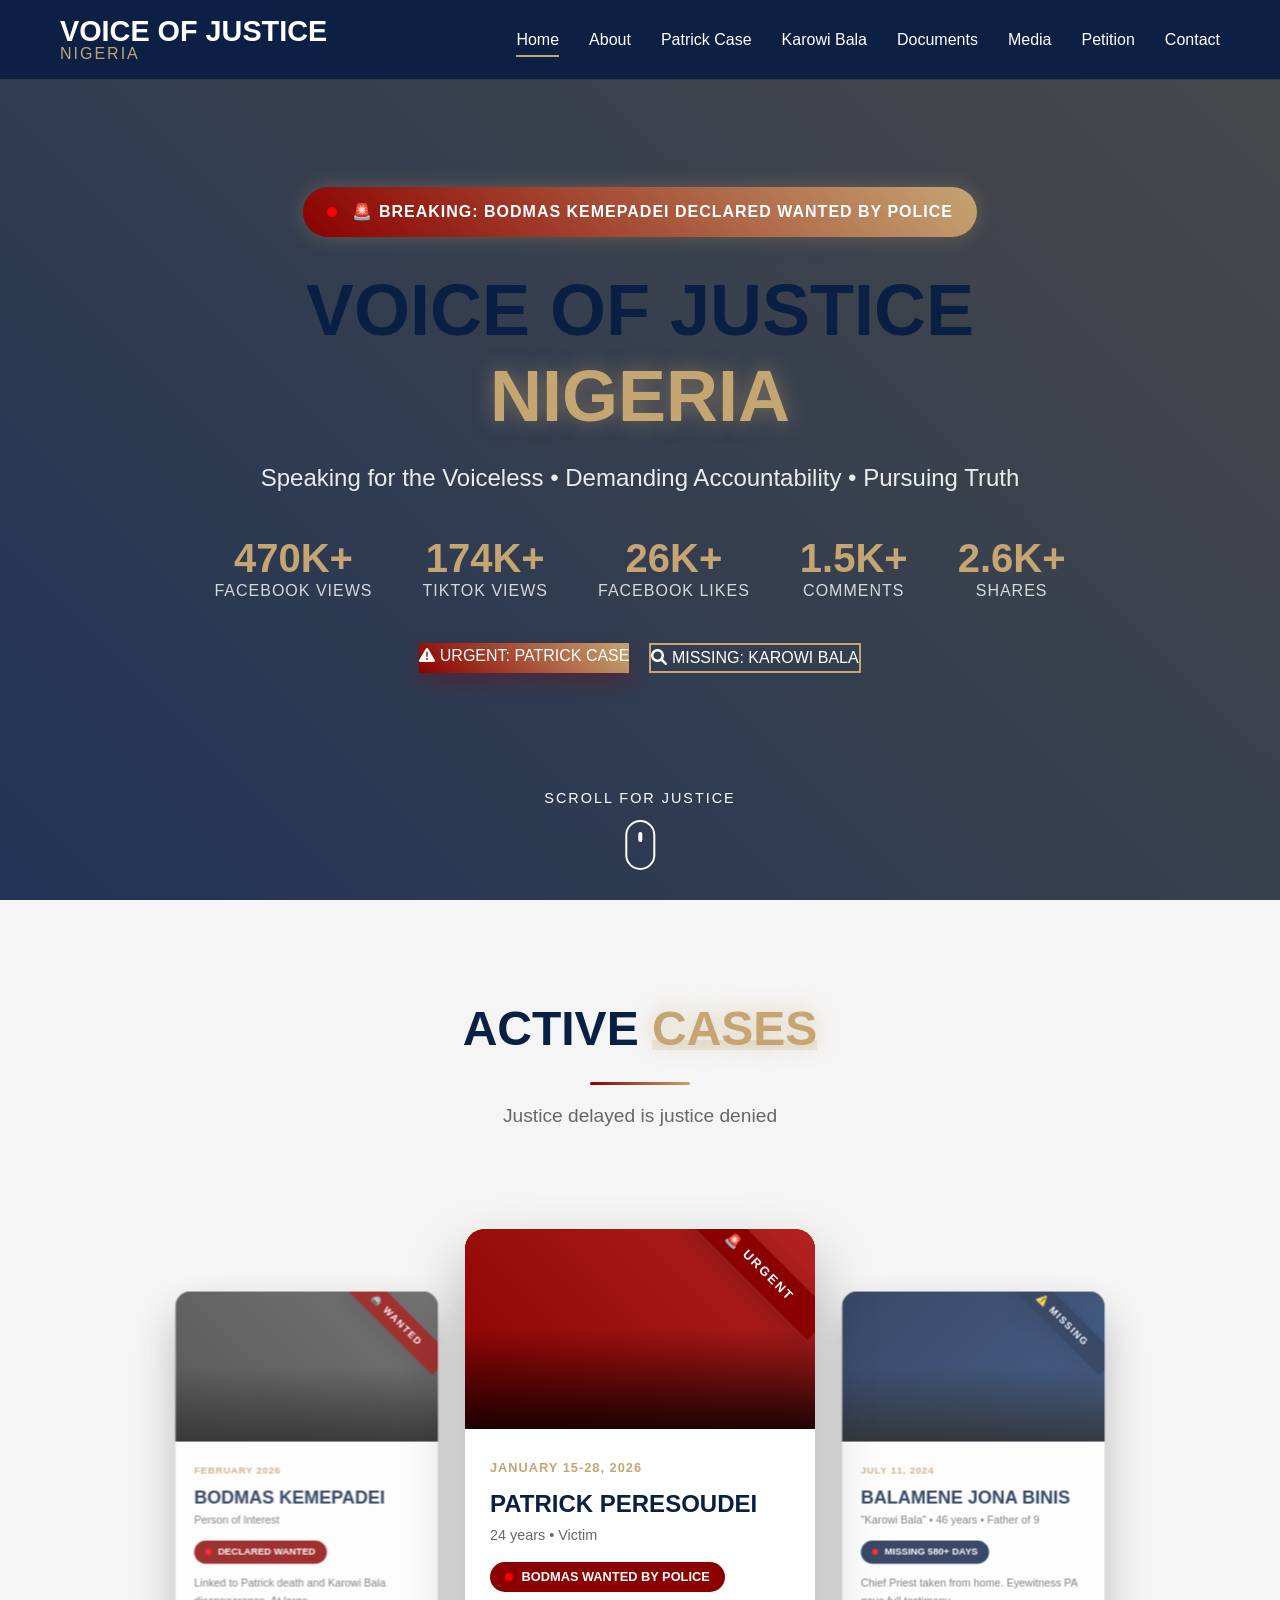
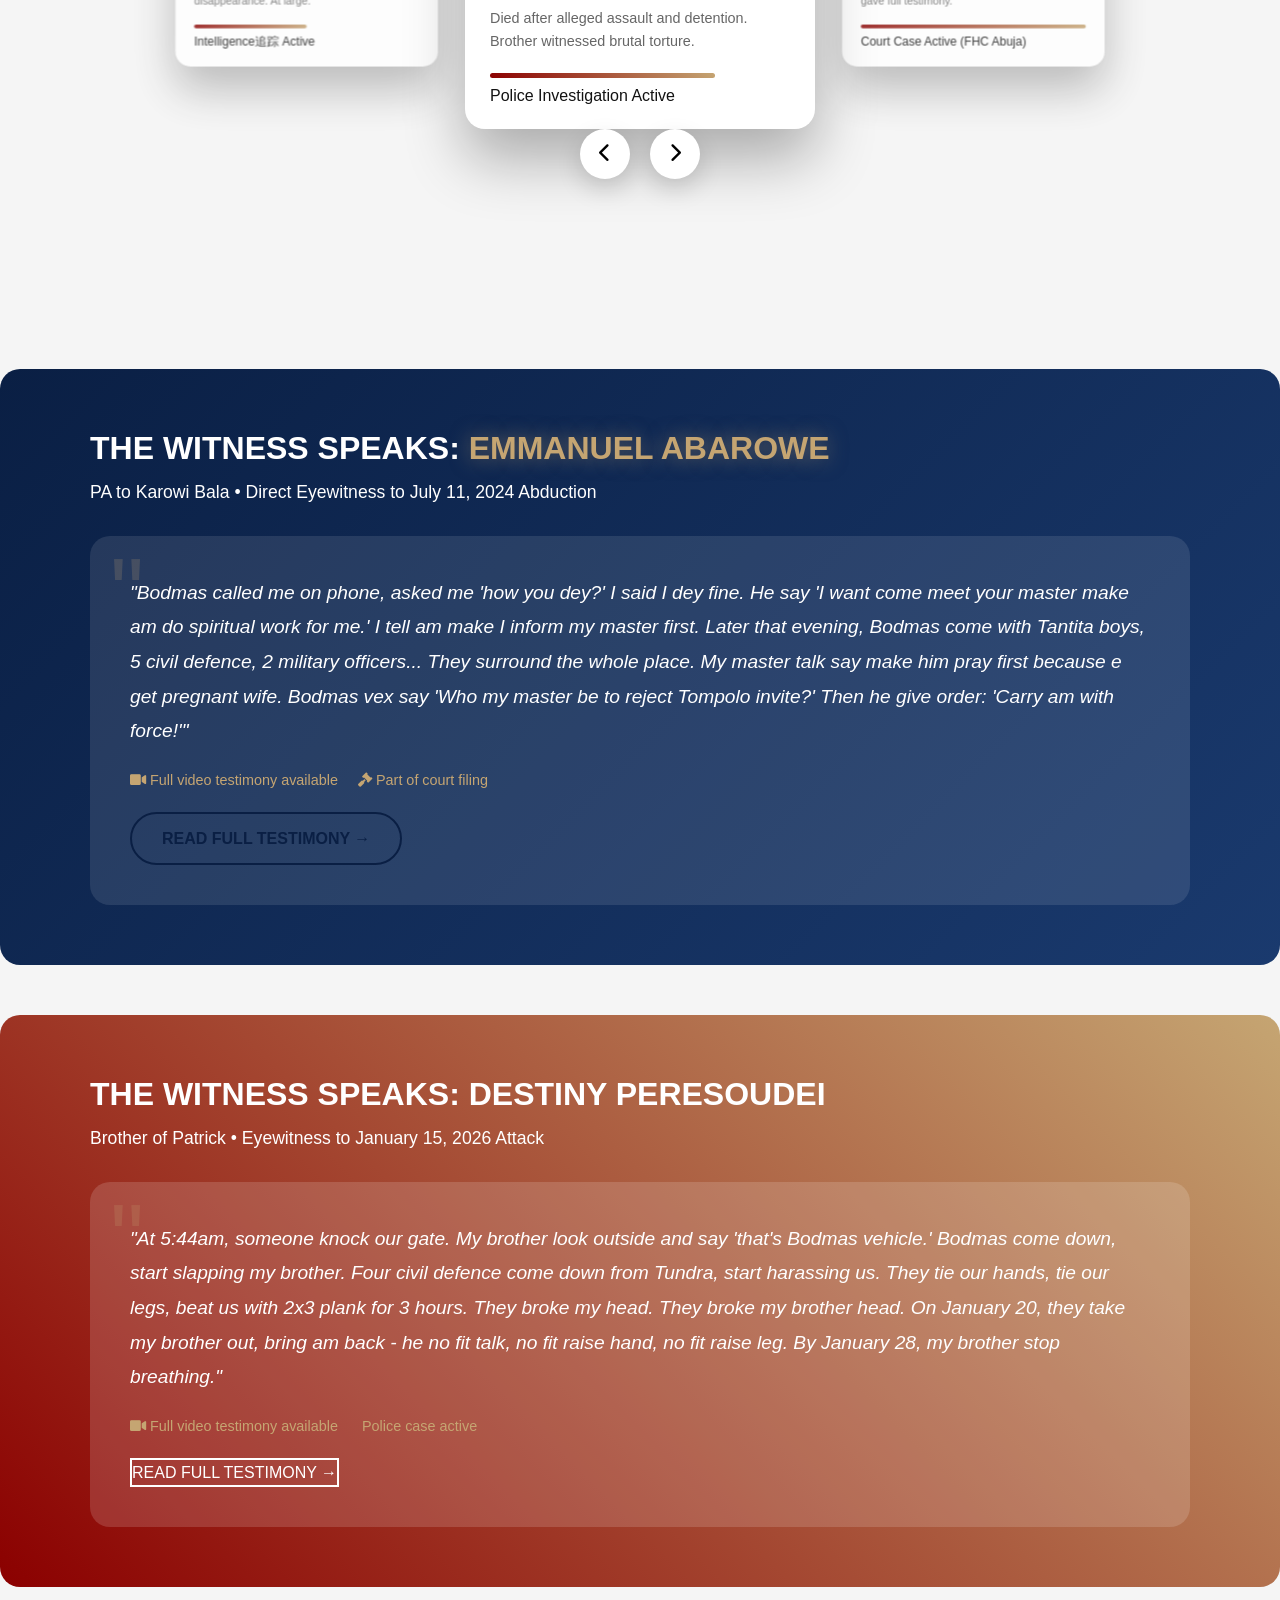
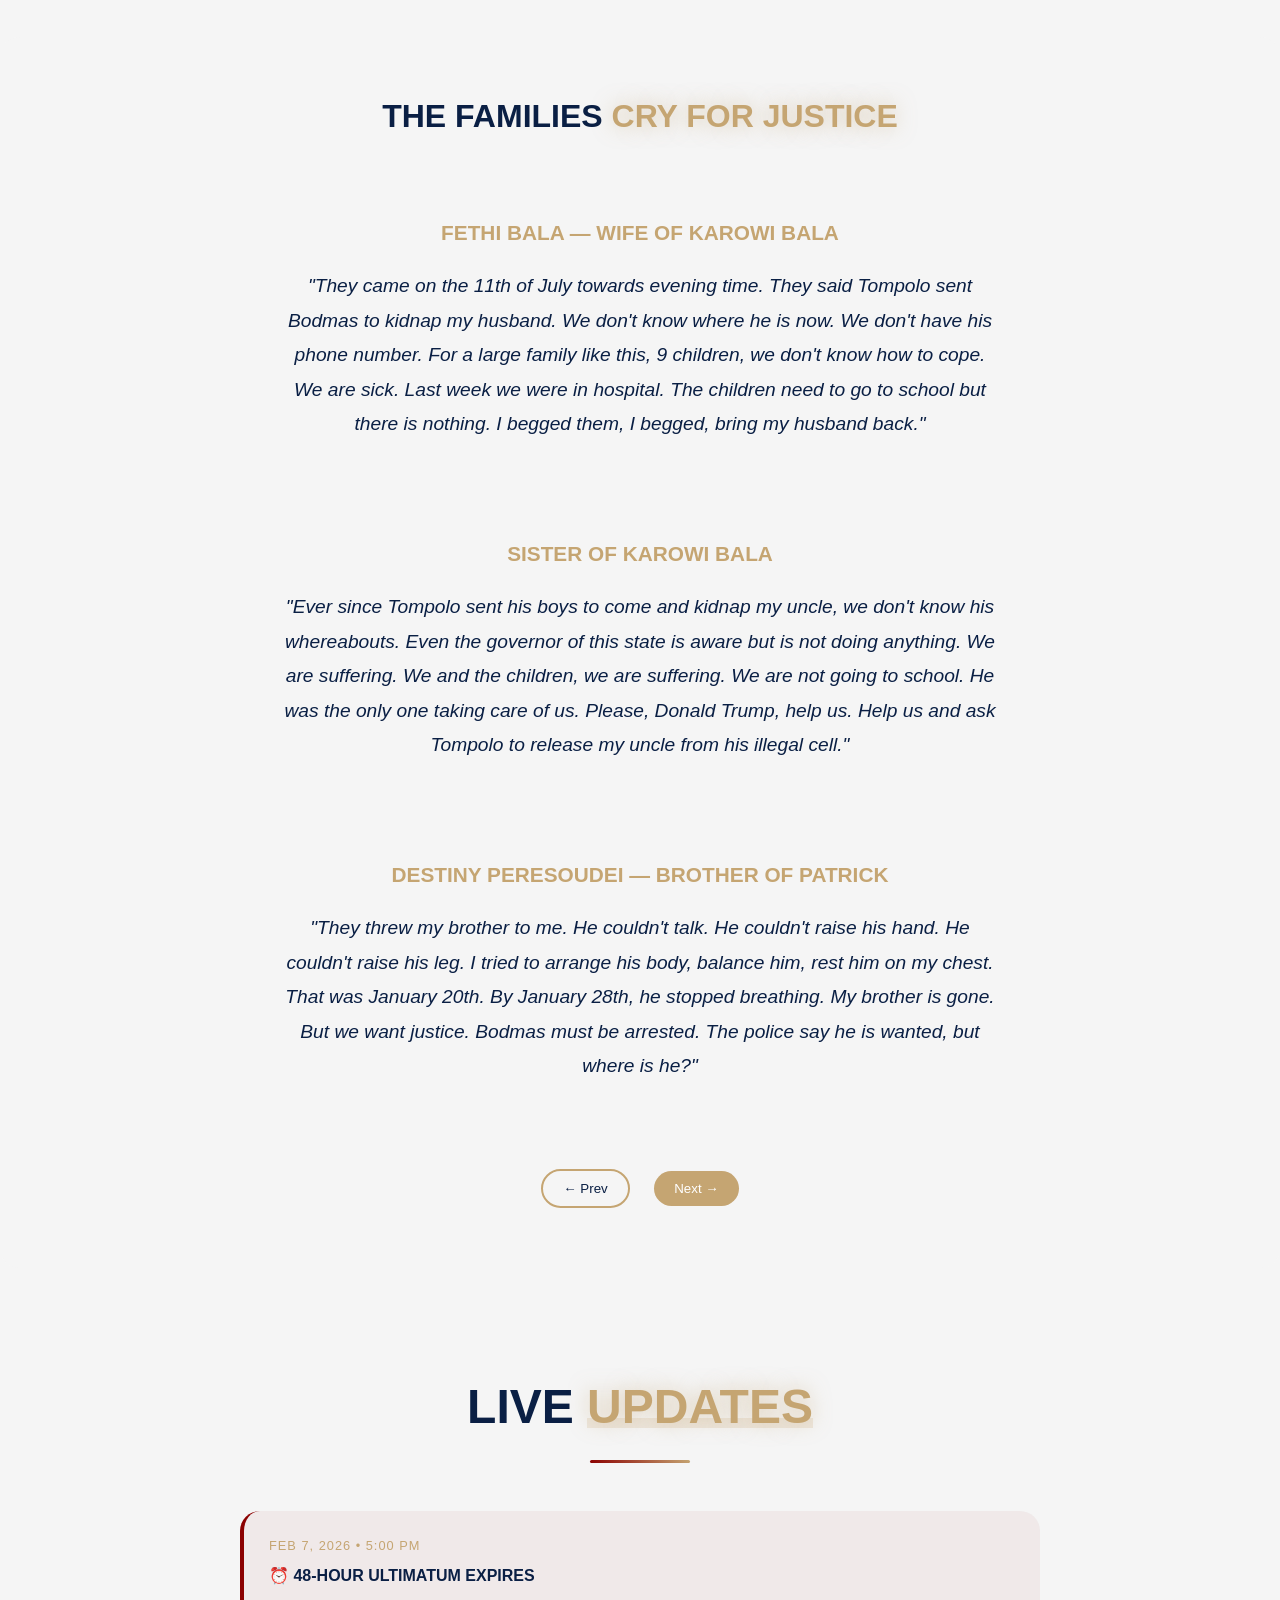
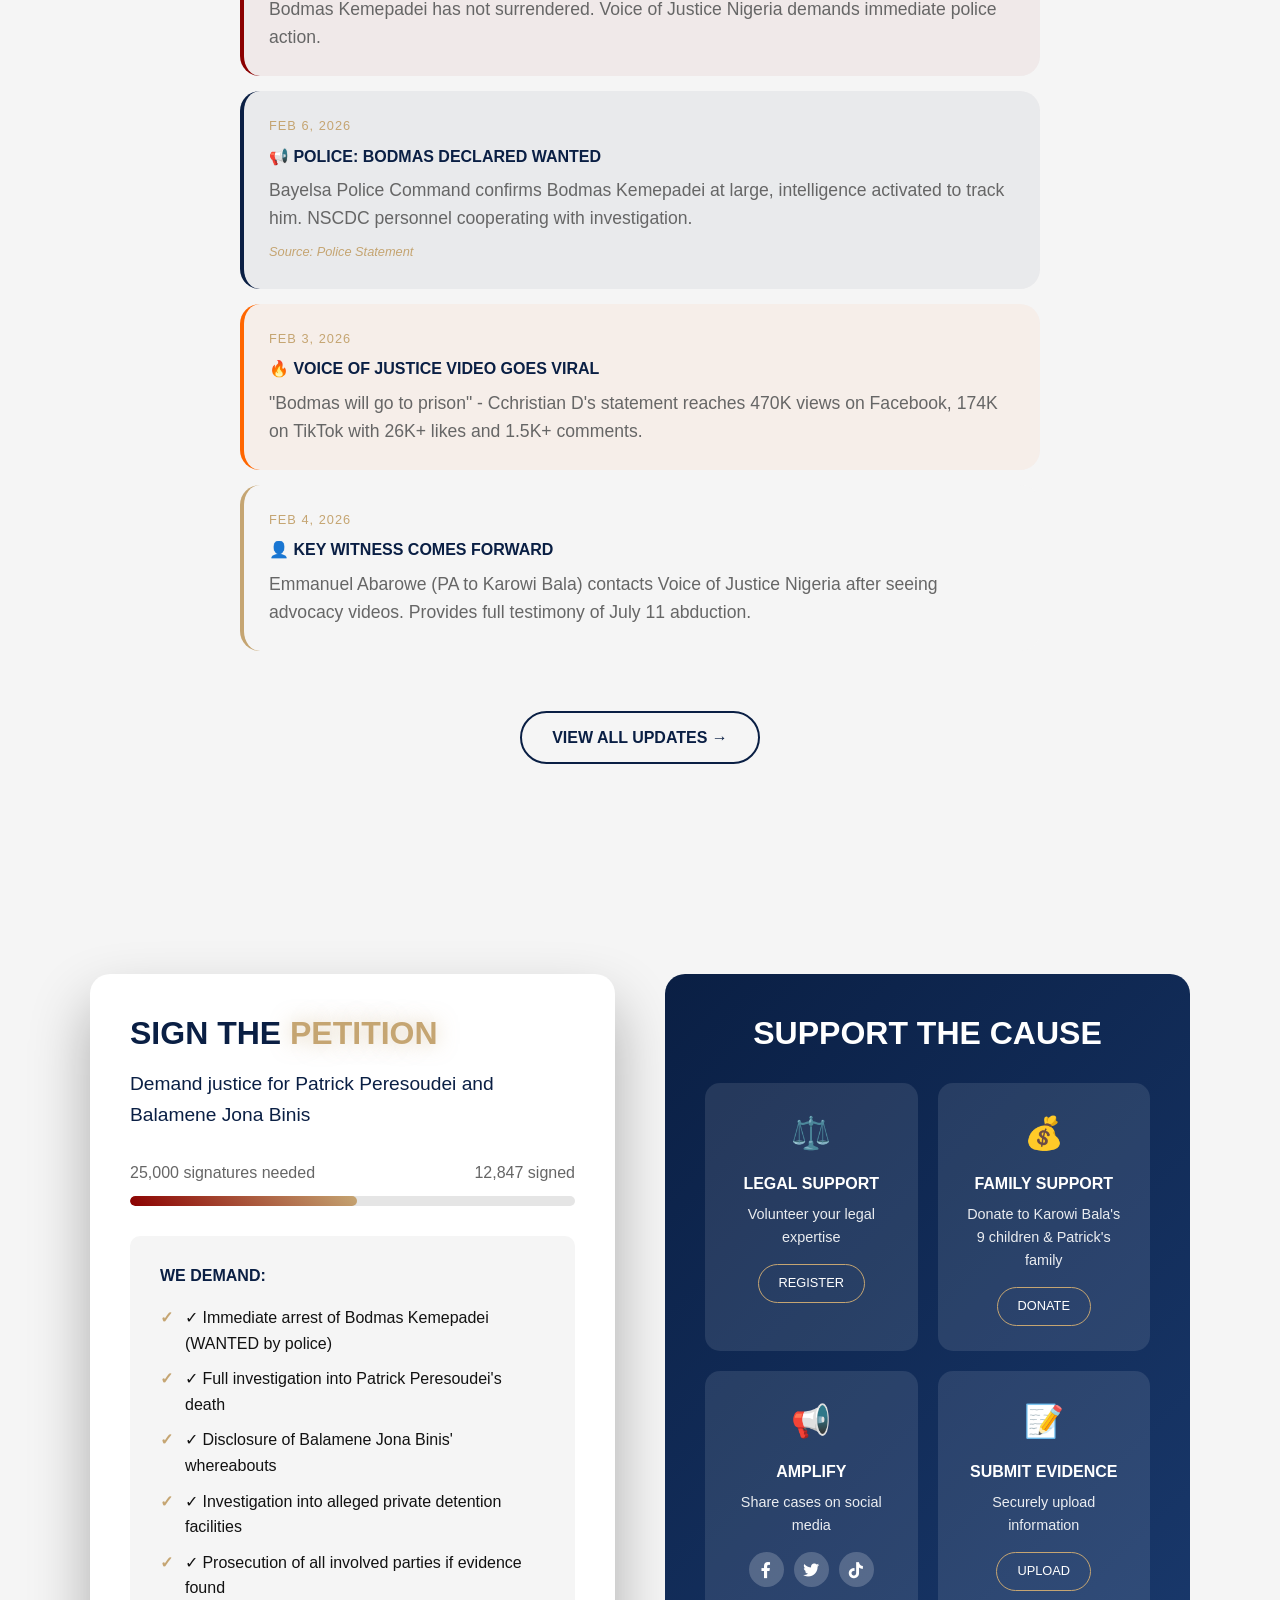
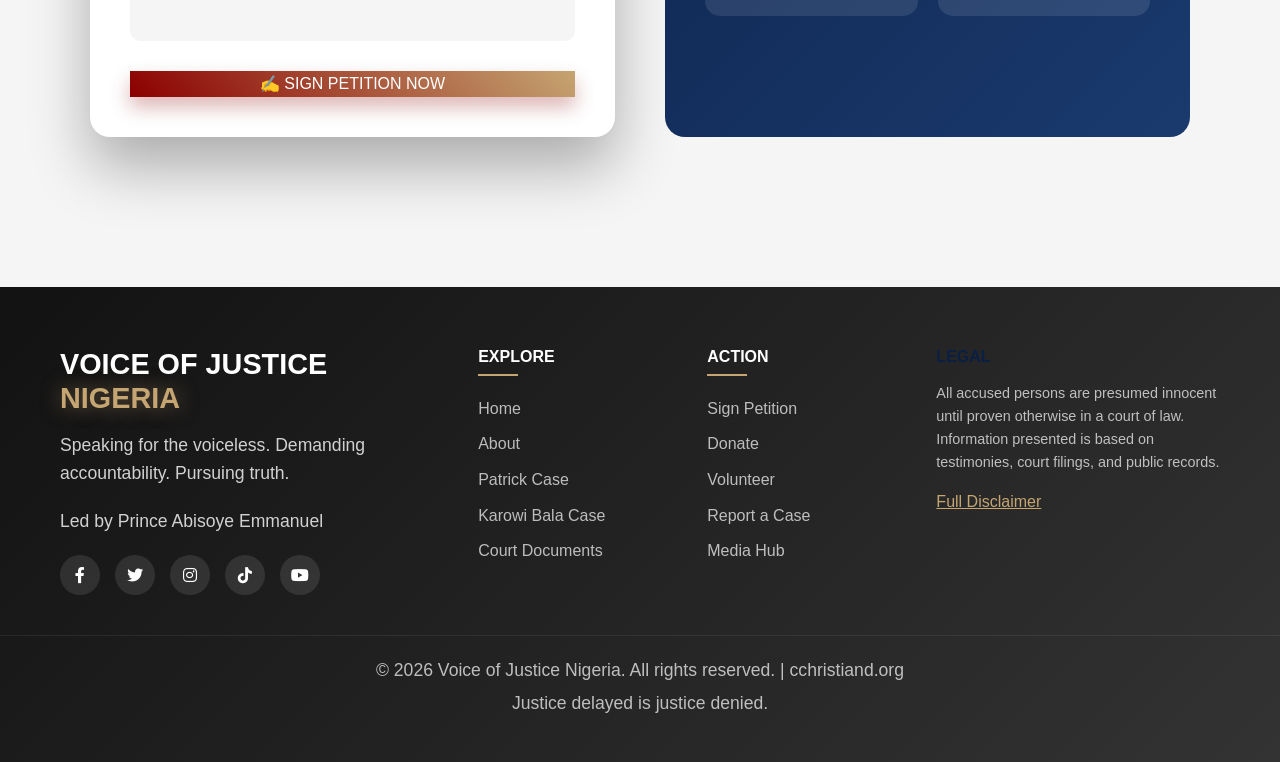
==== karowi-case.html @ ff5af812 "Rename Karowi-case.html to karowi-case.html" ====
<!DOCTYPE html>
<html lang="en">
<head>
    <meta charset="UTF-8">
    <meta name="viewport" content="width=device-width, initial-scale=1.0">
    <title>Voice of Justice Nigeria - Home</title>
    
    <!-- CSS Files (already uploaded) -->
    <link rel="stylesheet" href="assets/css/style.css">
    <link rel="stylesheet" href="assets/css/animations.css">
    <link rel="stylesheet" href="assets/css/responsive.css">
    
    <!-- Font Awesome for icons (optional but nice) -->
    <link rel="stylesheet" href="https://cdnjs.cloudflare.com/ajax/libs/font-awesome/6.0.0/css/all.min.css">
</head>
<body>

<!-- ===== HEADER / NAVIGATION ===== -->
<header>
    <div class="header-container">
        <div class="logo">
            <div class="logo-text">VOICE OF JUSTICE<br><span>NIGERIA</span></div>
        </div>
        
        <div class="menu-toggle"><i class="fas fa-bars"></i></div>
        
        <nav class="nav-menu">
            <a href="index.html" class="active">Home</a>
            <a href="about.html">About</a>
            <a href="patrick-case.html">Patrick Case</a>
            <a href="karowi-case.html">Karowi Bala</a>
            <a href="court-documents.html">Documents</a>
            <a href="media-hub.html">Media</a>
            <a href="petition.html">Petition</a>
            <a href="contact.html">Contact</a>
        </nav>
    </div>
</header>

<!-- ===== HERO SECTION WITH VIDEO BACKGROUND ===== -->
<section class="hero">
    <div class="hero-video-bg">
        <!-- If you have a video file, add it here -->
        <!-- <video autoplay muted loop><source src="assets/videos/justice-bg.mp4"></video> -->
        <div class="overlay"></div>
    </div>
    
    <div class="hero-content">
        <div class="floating-badge animate-float">
            <span class="pulse"></span>
            🚨 BREAKING: BODMAS KEMEPADEI DECLARED WANTED BY POLICE
        </div>
        
        <h1 class="glitch" data-text="VOICE OF JUSTICE NIGERIA">
            VOICE OF JUSTICE <span class="gold-text">NIGERIA</span>
        </h1>
        
        <p class="hero-subtitle">Speaking for the Voiceless • Demanding Accountability • Pursuing Truth</p>
        
        <!-- YOUR VIRAL STATS FROM FACEBOOK -->
        <div class="hero-stats">
            <div class="stat-item animate-fade-in-up delay-1">
                <span class="stat-number">470K+</span>
                <span class="stat-label">FACEBOOK VIEWS</span>
            </div>
            <div class="stat-item animate-fade-in-up delay-2">
                <span class="stat-number">174K+</span>
                <span class="stat-label">TIKTOK VIEWS</span>
            </div>
            <div class="stat-item animate-fade-in-up delay-3">
                <span class="stat-number">26K+</span>
                <span class="stat-label">FACEBOOK LIKES</span>
            </div>
            <div class="stat-item animate-fade-in-up delay-4">
                <span class="stat-number">1.5K+</span>
                <span class="stat-label">COMMENTS</span>
            </div>
            <div class="stat-item animate-fade-in-up delay-5">
                <span class="stat-number">2.6K+</span>
                <span class="stat-label">SHARES</span>
            </div>
        </div>
        
        <!-- CALL TO ACTION BUTTONS -->
        <div class="hero-cta">
            <a href="patrick-case.html" class="btn-primary">
                <i class="fas fa-exclamation-triangle"></i> URGENT: PATRICK CASE
            </a>
            <a href="karowi-case.html" class="btn-secondary">
                <i class="fas fa-search"></i> MISSING: KAROWI BALA
            </a>
        </div>
        
        <!-- SCROLL INDICATOR -->
        <div class="scroll-indicator">
            <span>Scroll for Justice</span>
            <div class="mouse"></div>
        </div>
    </div>
</section>

<!-- ===== FEATURED CASES SECTION ===== -->
<section class="featured-cases">
    <div class="container">
        <div class="section-header">
            <h2>ACTIVE <span class="gold-text">CASES</span></h2>
            <div class="header-line"></div>
            <p>Justice delayed is justice denied</p>
        </div>
        
        <!-- 3D CAROUSEL -->
        <div class="cases-3d-carousel">
            <div class="carousel-container" id="caseCarousel">
                
                <!-- CASE 1: PATRICK (URGENT) -->
                <div class="carousel-card" data-position="0">
                    <div class="card-glow"></div>
                    <div class="case-ribbon">🚨 URGENT</div>
                    <div class="case-image" style="background-color: #8B0000; background-image: linear-gradient(45deg, #8B0000, #B22222);">
                        <div class="case-overlay"></div>
                    </div>
                    <div class="case-content">
                        <span class="case-date">JANUARY 15-28, 2026</span>
                        <h3>PATRICK PERESOUDEI</h3>
                        <p class="case-age">24 years • Victim</p>
                        <div class="case-status wanted">
                            <span class="status-dot"></span> BODMAS WANTED BY POLICE
                        </div>
                        <p class="case-desc">Died after alleged assault and detention. Brother witnessed brutal torture.</p>
                        <div class="case-progress">
                            <div class="progress-bar" style="width: 75%"></div>
                            <span>Police Investigation Active</span>
                        </div>
                        <a href="patrick-case.html" class="case-link">VIEW FULL CASE →</a>
                    </div>
                </div>
                
                <!-- CASE 2: KAROWI BALA (MISSING) -->
                <div class="carousel-card" data-position="1">
                    <div class="card-glow"></div>
                    <div class="case-ribbon missing">⚠️ MISSING</div>
                    <div class="case-image" style="background-color: #0A1F44; background-image: linear-gradient(135deg, #0A1F44, #1A3A6E);">
                        <div class="case-overlay"></div>
                    </div>
                    <div class="case-content">
                        <span class="case-date">JULY 11, 2024</span>
                        <h3>BALAMENE JONA BINIS</h3>
                        <p class="case-age">"Karowi Bala" • 46 years • Father of 9</p>
                        <div class="case-status missing">
                            <span class="status-dot"></span> MISSING 580+ DAYS
                        </div>
                        <p class="case-desc">Chief Priest taken from home. Eyewitness PA gave full testimony.</p>
                        <div class="case-progress">
                            <div class="progress-bar" style="width: 100%"></div>
                            <span>Court Case Active (FHC Abuja)</span>
                        </div>
                        <a href="karowi-case.html" class="case-link">VIEW FULL CASE →</a>
                    </div>
                </div>
                
                <!-- CASE 3: BODMAS (WANTED) -->
                <div class="carousel-card" data-position="2">
                    <div class="card-glow"></div>
                    <div class="case-ribbon wanted">🚔 WANTED</div>
                    <div class="case-image" style="background-color: #333; background-image: linear-gradient(45deg, #333, #555);">
                        <div class="case-overlay"></div>
                    </div>
                    <div class="case-content">
                        <span class="case-date">FEBRUARY 2026</span>
                        <h3>BODMAS KEMEPADEI</h3>
                        <p class="case-age">Person of Interest</p>
                        <div class="case-status wanted">
                            <span class="status-dot"></span> DECLARED WANTED
                        </div>
                        <p class="case-desc">Linked to Patrick death and Karowi Bala disappearance. At large.</p>
                        <div class="case-progress">
                            <div class="progress-bar" style="width: 50%"></div>
                            <span>Intelligence追踪 Active</span>
                        </div>
                        <a href="bodmas-case.html" class="case-link">VIEW PROFILE →</a>
                    </div>
                </div>
            </div>
            
            <!-- CAROUSEL CONTROLS -->
            <div class="carousel-controls">
                <button class="prev" onclick="moveCarousel('prev')"><i class="fas fa-chevron-left"></i></button>
                <button class="next" onclick="moveCarousel('next')"><i class="fas fa-chevron-right"></i></button>
            </div>
        </div>
    </div>
</section>

<!-- ===== WITNESS TESTIMONY SNEAK PEEK ===== -->
<section class="witness-spotlight" style="margin: 50px 0;">
    <div class="container">
        <div class="spotlight-header">
            <h3>THE WITNESS SPEAKS: <span class="gold-text">EMMANUEL ABAROWE</span></h3>
            <p>PA to Karowi Bala • Direct Eyewitness to July 11, 2024 Abduction</p>
        </div>
        <div class="testimony-card">
            <div class="quote-mark">"</div>
            <p class="testimony-text">"Bodmas called me on phone, asked me 'how you dey?' I said I dey fine. He say 'I want come meet your master make am do spiritual work for me.' I tell am make I inform my master first. Later that evening, Bodmas come with Tantita boys, 5 civil defence, 2 military officers... They surround the whole place. My master talk say make him pray first because e get pregnant wife. Bodmas vex say 'Who my master be to reject Tompolo invite?' Then he give order: 'Carry am with force!'"</p>
            <div class="testimony-meta">
                <span><i class="fas fa-video"></i> Full video testimony available</span>
                <span><i class="fas fa-gavel"></i> Part of court filing</span>
            </div>
            <a href="karowi-case.html" class="btn-outline" style="margin-top: 20px; display: inline-block;">READ FULL TESTIMONY →</a>
        </div>
    </div>
</section>

<!-- ===== SECOND WITNESS ===== -->
<section class="witness-spotlight" style="margin: 50px 0; background: var(--gradient-secondary);">
    <div class="container">
        <div class="spotlight-header">
            <h3>THE WITNESS SPEAKS: <span style="color: white;">DESTINY PERESOUDEI</span></h3>
            <p>Brother of Patrick • Eyewitness to January 15, 2026 Attack</p>
        </div>
        <div class="testimony-card" style="background: rgba(255,255,255,0.15);">
            <div class="quote-mark">"</div>
            <p class="testimony-text">"At 5:44am, someone knock our gate. My brother look outside and say 'that's Bodmas vehicle.' Bodmas come down, start slapping my brother. Four civil defence come down from Tundra, start harassing us. They tie our hands, tie our legs, beat us with 2x3 plank for 3 hours. They broke my head. They broke my brother head. On January 20, they take my brother out, bring am back - he no fit talk, no fit raise hand, no fit raise leg. By January 28, my brother stop breathing."</p>
            <div class="testimony-meta">
                <span><i class="fas fa-video"></i> Full video testimony available</span>
                <span><i class="fas fa-police"></i> Police case active</span>
            </div>
            <a href="patrick-case.html" class="btn-secondary" style="margin-top: 20px; display: inline-block; border-color: white; color: white;">READ FULL TESTIMONY →</a>
        </div>
    </div>
</section>

<!-- ===== FAMILY PLEA SECTION ===== -->
<section class="family-testimony" style="margin: 50px 0;">
    <div class="container">
        <h3 style="text-align: center; margin-bottom: 40px;">THE FAMILIES <span class="gold-text">CRY FOR JUSTICE</span></h3>
        
        <div class="testimony-slider" id="familySlider">
            <!-- Slide 1: Fethi Bala (Wife of Karowi) -->
            <div class="testimony-slide active">
                <div class="speaker">FETHI BALA — WIFE OF KAROWI BALA</div>
                <p class="quote">"They came on the 11th of July towards evening time. They said Tompolo sent Bodmas to kidnap my husband. We don't know where he is now. We don't have his phone number. For a large family like this, 9 children, we don't know how to cope. We are sick. Last week we were in hospital. The children need to go to school but there is nothing. I begged them, I begged, bring my husband back."</p>
            </div>
            
            <!-- Slide 2: Sister of Karowi -->
            <div class="testimony-slide">
                <div class="speaker">SISTER OF KAROWI BALA</div>
                <p class="quote">"Ever since Tompolo sent his boys to come and kidnap my uncle, we don't know his whereabouts. Even the governor of this state is aware but is not doing anything. We are suffering. We and the children, we are suffering. We are not going to school. He was the only one taking care of us. Please, Donald Trump, help us. Help us and ask Tompolo to release my uncle from his illegal cell."</p>
            </div>
            
            <!-- Slide 3: Destiny (Brother of Patrick) -->
            <div class="testimony-slide">
                <div class="speaker">DESTINY PERESOUDEI — BROTHER OF PATRICK</div>
                <p class="quote">"They threw my brother to me. He couldn't talk. He couldn't raise his hand. He couldn't raise his leg. I tried to arrange his body, balance him, rest him on my chest. That was January 20th. By January 28th, he stopped breathing. My brother is gone. But we want justice. Bodmas must be arrested. The police say he is wanted, but where is he?"</p>
            </div>
        </div>
        
        <!-- Slider Controls -->
        <div style="text-align: center; margin-top: 30px;">
            <button onclick="slideTestimony(-1)" style="background: none; border: 2px solid var(--secondary); color: var(--primary); padding: 10px 20px; margin: 0 10px; border-radius: 30px; cursor: pointer;">← Prev</button>
            <button onclick="slideTestimony(1)" style="background: var(--secondary); border: none; color: white; padding: 10px 20px; margin: 0 10px; border-radius: 30px; cursor: pointer;">Next →</button>
        </div>
    </div>
</section>

<!-- ===== BREAKING NEWS UPDATE ===== -->
<section class="news-feed" style="margin: 50px 0; background: var(--light); padding: 60px 0;">
    <div class="container">
        <div class="section-header">
            <h2>LIVE <span class="gold-text">UPDATES</span></h2>
            <div class="header-line"></div>
        </div>
        
        <div class="feed-container">
            <!-- Update 1: Most Recent -->
            <div class="feed-item urgent">
                <div class="feed-time">FEB 7, 2026 • 5:00 PM</div>
                <div class="feed-content">
                    <h4>⏰ 48-HOUR ULTIMATUM EXPIRES</h4>
                    <p>Bodmas Kemepadei has not surrendered. Voice of Justice Nigeria demands immediate police action.</p>
                </div>
            </div>
            
            <!-- Update 2: Police Statement -->
            <div class="feed-item official">
                <div class="feed-time">FEB 6, 2026</div>
                <div class="feed-content">
                    <h4>📢 POLICE: BODMAS DECLARED WANTED</h4>
                    <p>Bayelsa Police Command confirms Bodmas Kemepadei at large, intelligence activated to track him. NSCDC personnel cooperating with investigation.</p>
                    <span class="source">Source: Police Statement</span>
                </div>
            </div>
            
            <!-- Update 3: Your Viral Video -->
            <div class="feed-item viral">
                <div class="feed-time">FEB 3, 2026</div>
                <div class="feed-content">
                    <h4>🔥 VOICE OF JUSTICE VIDEO GOES VIRAL</h4>
                    <p>"Bodmas will go to prison" - Cchristian D's statement reaches 470K views on Facebook, 174K on TikTok with 26K+ likes and 1.5K+ comments.</p>
                </div>
            </div>
            
            <!-- Update 4: Witness Contact -->
            <div class="feed-item">
                <div class="feed-time">FEB 4, 2026</div>
                <div class="feed-content">
                    <h4>👤 KEY WITNESS COMES FORWARD</h4>
                    <p>Emmanuel Abarowe (PA to Karowi Bala) contacts Voice of Justice Nigeria after seeing advocacy videos. Provides full testimony of July 11 abduction.</p>
                </div>
            </div>
        </div>
        
        <div style="text-align: center; margin-top: 40px;">
            <a href="updates.html" class="btn-outline">VIEW ALL UPDATES →</a>
        </div>
    </div>
</section>

<!-- ===== CALL TO ACTION - PETITION ===== -->
<section class="petition-hub" style="margin: 50px 0;">
    <div class="container">
        <div class="petition-split">
            <div class="petition-left" style="background: var(--white); padding: 40px; border-radius: 20px; box-shadow: var(--shadow-xl);">
                <h3 style="color: var(--primary);">SIGN THE <span class="gold-text">PETITION</span></h3>
                <p class="petition-lead">Demand justice for Patrick Peresoudei and Balamene Jona Binis</p>
                
                <div class="petition-progress">
                    <div class="progress-label">
                        <span>25,000 signatures needed</span>
                        <span>12,847 signed</span>
                    </div>
                    <div class="progress-bar-bg">
                        <div class="progress-fill" style="width: 51%"></div>
                    </div>
                </div>
                
                <div class="petition-text">
                    <h4>WE DEMAND:</h4>
                    <ul>
                        <li>✓ Immediate arrest of Bodmas Kemepadei (WANTED by police)</li>
                        <li>✓ Full investigation into Patrick Peresoudei's death</li>
                        <li>✓ Disclosure of Balamene Jona Binis' whereabouts</li>
                        <li>✓ Investigation into alleged private detention facilities</li>
                        <li>✓ Prosecution of all involved parties if evidence found</li>
                    </ul>
                </div>
                
                <a href="petition.html" class="btn-primary btn-block" style="text-align: center;">✍️ SIGN PETITION NOW</a>
            </div>
            
            <div class="petition-right" style="background: var(--gradient-primary); padding: 40px; border-radius: 20px; color: white;">
                <h3 style="color: white; margin-bottom: 30px;">SUPPORT THE CAUSE</h3>
                
                <div class="support-options" style="display: grid; grid-template-columns: 1fr 1fr; gap: 20px;">
                    <div class="support-card" style="background: rgba(255,255,255,0.1); padding: 25px; border-radius: 15px; text-align: center;">
                        <div class="support-icon" style="font-size: 2rem;">⚖️</div>
                        <h4 style="color: white;">LEGAL SUPPORT</h4>
                        <p style="font-size: 0.9rem;">Volunteer your legal expertise</p>
                        <a href="contact.html" class="btn-outline-small" style="border-color: var(--secondary); color: white;">REGISTER</a>
                    </div>
                    
                    <div class="support-card" style="background: rgba(255,255,255,0.1); padding: 25px; border-radius: 15px; text-align: center;">
                        <div class="support-icon" style="font-size: 2rem;">💰</div>
                        <h4 style="color: white;">FAMILY SUPPORT</h4>
                        <p style="font-size: 0.9rem;">Donate to Karowi Bala's 9 children & Patrick's family</p>
                        <a href="donate.html" class="btn-outline-small" style="border-color: var(--secondary); color: white;">DONATE</a>
                    </div>
                    
                    <div class="support-card" style="background: rgba(255,255,255,0.1); padding: 25px; border-radius: 15px; text-align: center;">
                        <div class="support-icon" style="font-size: 2rem;">📢</div>
                        <h4 style="color: white;">AMPLIFY</h4>
                        <p style="font-size: 0.9rem;">Share cases on social media</p>
                        <div class="social-share">
                            <a href="#" class="social-icon"><i class="fab fa-facebook-f"></i></a>
                            <a href="#" class="social-icon"><i class="fab fa-twitter"></i></a>
                            <a href="#" class="social-icon"><i class="fab fa-tiktok"></i></a>
                        </div>
                    </div>
                    
                    <div class="support-card" style="background: rgba(255,255,255,0.1); padding: 25px; border-radius: 15px; text-align: center;">
                        <div class="support-icon" style="font-size: 2rem;">📝</div>
                        <h4 style="color: white;">SUBMIT EVIDENCE</h4>
                        <p style="font-size: 0.9rem;">Securely upload information</p>
                        <a href="contact.html" class="btn-outline-small" style="border-color: var(--secondary); color: white;">UPLOAD</a>
                    </div>
                </div>
            </div>
        </div>
    </div>
</section>

<!-- ===== FOOTER ===== -->
<footer class="premium-footer">
    <div class="footer-grid">
        <div class="footer-about">
            <h3>VOICE OF JUSTICE <span class="gold-text">NIGERIA</span></h3>
            <p>Speaking for the voiceless. Demanding accountability. Pursuing truth.</p>
            <p>Led by Prince Abisoye Emmanuel</p>
            <div class="social-links">
                <a href="#"><i class="fab fa-facebook-f"></i></a>
                <a href="#"><i class="fab fa-twitter"></i></a>
                <a href="#"><i class="fab fa-instagram"></i></a>
                <a href="#"><i class="fab fa-tiktok"></i></a>
                <a href="#"><i class="fab fa-youtube"></i></a>
            </div>
        </div>
        
        <div class="footer-links">
            <h4>EXPLORE</h4>
            <ul>
                <li><a href="index.html">Home</a></li>
                <li><a href="about.html">About</a></li>
                <li><a href="patrick-case.html">Patrick Case</a></li>
                <li><a href="karowi-case.html">Karowi Bala Case</a></li>
                <li><a href="court-documents.html">Court Documents</a></li>
            </ul>
        </div>
        
        <div class="footer-links">
            <h4>ACTION</h4>
            <ul>
                <li><a href="petition.html">Sign Petition</a></li>
                <li><a href="donate.html">Donate</a></li>
                <li><a href="volunteer.html">Volunteer</a></li>
                <li><a href="contact.html">Report a Case</a></li>
                <li><a href="media-hub.html">Media Hub</a></li>
            </ul>
        </div>
        
        <div class="footer-legal">
            <h4>LEGAL</h4>
            <p>All accused persons are presumed innocent until proven otherwise in a court of law. Information presented is based on testimonies, court filings, and public records.</p>
            <a href="legal-disclaimer.html">Full Disclaimer</a>
        </div>
    </div>
    
    <div class="footer-bottom">
        <p>© 2026 Voice of Justice Nigeria. All rights reserved. | cchristiand.org</p>
        <p>Justice delayed is justice denied.</p>
    </div>
</footer>

<!-- ===== JAVASCRIPT FOR INTERACTIVITY ===== -->
<script>
    // Mobile menu toggle
    document.querySelector('.menu-toggle').addEventListener('click', function() {
        document.querySelector('.nav-menu').classList.toggle('active');
    });

    // Carousel functionality
    let positions = [0, 1, 2, 3, 4];
    let currentPosition = 0;
    
    function moveCarousel(direction) {
        const cards = document.querySelectorAll('.carousel-card');
        
        if (direction === 'next') {
            currentPosition = (currentPosition + 1) % cards.length;
        } else {
            currentPosition = (currentPosition - 1 + cards.length) % cards.length;
        }
        
        cards.forEach((card, index) => {
            let newPos = (index - currentPosition + cards.length) % cards.length;
            card.setAttribute('data-position', newPos);
        });
    }

    // Testimony slider
    let currentSlide = 0;
    const slides = document.querySelectorAll('.testimony-slide');
    
    function slideTestimony(direction) {
        slides[currentSlide].classList.remove('active');
        
        if (direction === 1) {
            currentSlide = (currentSlide + 1) % slides.length;
        } else {
            currentSlide = (currentSlide - 1 + slides.length) % slides.length;
        }
        
        slides[currentSlide].classList.add('active');
    }

    // Header scroll effect
    window.addEventListener('scroll', function() {
        const header = document.querySelector('header');
        if (window.scrollY > 50) {
            header.classList.add('scrolled');
        } else {
            header.classList.remove('scrolled');
        }
    });

    // Animate elements on scroll
    const revealElements = document.querySelectorAll('.reveal');
    
    function checkReveal() {
        revealElements.forEach(element => {
            const elementTop = element.getBoundingClientRect().top;
            const windowHeight = window.innerHeight;
            
            if (elementTop < windowHeight - 100) {
                element.classList.add('active');
            }
        });
    }
    
    window.addEventListener('scroll', checkReveal);
    checkReveal();
</script>

</body>
</html>
---- assets/css/style.css ----
/* ============================================
   VOICE OF JUSTICE NIGERIA - MAIN STYLESHEET
   Professional • Impactful • Visually Stunning
   ============================================ */

/* ----- CSS RESET ----- */
* {
  margin: 0;
  padding: 0;
  box-sizing: border-box;
}

/* ----- CUSTOM PROPERTIES (COLORS) ----- */
:root {
  --primary: #0A1F44;        /* Deep Navy - Authority */
  --primary-dark: #051230;    /* Darker Navy */
  --primary-light: #1A3A6E;   /* Lighter Navy */
  --secondary: #C5A572;       /* Gold - Justice */
  --secondary-light: #D4B78C; /* Light Gold */
  --secondary-dark: #A78A5A;  /* Dark Gold */
  --accent: #8B0000;          /* Blood Red - Urgency */
  --accent-light: #B22222;    /* Lighter Red */
  --accent-dark: #660000;      /* Dark Red */
  --light: #F5F5F5;           /* Off-White - Clarity */
  --light-gray: #E5E5E5;       /* Light Gray */
  --dark: #121212;            /* Almost Black - Power */
  --dark-gray: #333333;        /* Dark Gray */
  --gray: #666666;             /* Medium Gray */
  --white: #FFFFFF;            /* White */
  --black: #000000;            /* Black */
  --overlay-dark: rgba(10, 31, 68, 0.9);
  --overlay-light: rgba(0, 0, 0, 0.6);
  --gradient-primary: linear-gradient(135deg, #0A1F44 0%, #1A3A6E 100%);
  --gradient-secondary: linear-gradient(45deg, #8B0000 0%, #C5A572 100%);
  --gradient-gold: linear-gradient(135deg, #C5A572 0%, #D4B78C 100%);
  --gradient-dark: linear-gradient(135deg, #121212 0%, #333333 100%);
  --shadow-sm: 0 5px 15px rgba(0, 0, 0, 0.1);
  --shadow-md: 0 10px 25px rgba(0, 0, 0, 0.15);
  --shadow-lg: 0 20px 40px rgba(0, 0, 0, 0.2);
  --shadow-xl: 0 30px 60px rgba(0, 0, 0, 0.3);
  --glow-gold: 0 0 20px rgba(197, 165, 114, 0.3);
  --glow-red: 0 0 20px rgba(139, 0, 0, 0.3);
  --border-radius-sm: 5px;
  --border-radius-md: 10px;
  --border-radius-lg: 20px;
  --border-radius-xl: 30px;
  --border-radius-full: 50px;
  --font-primary: 'Poppins', sans-serif;
  --font-secondary: 'Montserrat', sans-serif;
  --transition-fast: 0.3s ease;
  --transition-medium: 0.5s ease;
  --transition-slow: 0.8s ease;
  --container-width: 1200px;
  --header-height: 80px;
}

/* ----- TYPOGRAPHY ----- */
@import url('https://fonts.googleapis.com/css2?family=Poppins:wght@300;400;500;600;700;800;900&family=Montserrat:wght@300;400;500;600;700;800&display=swap');

body {
  font-family: var(--font-primary);
  color: var(--dark);
  line-height: 1.6;
  overflow-x: hidden;
  background-color: var(--light);
}

h1, h2, h3, h4, h5, h6 {
  font-weight: 700;
  line-height: 1.2;
  margin-bottom: 1rem;
  color: var(--primary);
}

h1 {
  font-size: 4rem;
  font-weight: 900;
  text-transform: uppercase;
}

h2 {
  font-size: 3rem;
  font-weight: 800;
  position: relative;
  display: inline-block;
}

h2 .gold-text {
  color: var(--secondary);
  position: relative;
  z-index: 1;
}

h2 .gold-text::after {
  content: '';
  position: absolute;
  bottom: 5px;
  left: 0;
  width: 100%;
  height: 10px;
  background: rgba(197, 165, 114, 0.2);
  z-index: -1;
}

h3 {
  font-size: 2rem;
  font-weight: 700;
}

p {
  margin-bottom: 1rem;
  font-size: 1.1rem;
}

a {
  text-decoration: none;
  color: inherit;
  transition: var(--transition-fast);
}

/* ----- UTILITY CLASSES ----- */
.container {
  max-width: var(--container-width);
  margin: 0 auto;
  padding: 0 20px;
}

.section-header {
  text-align: center;
  margin-bottom: 3rem;
}

.section-header h2 {
  font-size: 3rem;
  margin-bottom: 0.5rem;
}

.section-header .header-line {
  width: 100px;
  height: 3px;
  background: var(--gradient-secondary);
  margin: 1rem auto;
  border-radius: var(--border-radius-full);
}

.section-header p {
  font-size: 1.2rem;
  color: var(--gray);
}

.text-gold {
  color: var(--secondary);
}

.text-accent {
  color: var(--accent);
}

.text-light {
  color: var(--light);
}

.text-dark {
  color: var(--dark);
}

.bg-primary {
  background: var(--gradient-primary);
  color: var(--white);
}

.bg-secondary {
  background: var(--gradient-secondary);
  color: var(--white);
}

.bg-dark {
  background: var(--gradient-dark);
  color: var(--white);
}

.btn {
  display: inline-block;
  padding: 12px 30px;
  border-radius: var(--border-radius-full);
  font-weight: 600;
  text-transform: uppercase;
  letter-spacing: 1px;
  transition: var(--transition-fast);
  cursor: pointer;
  border: none;
  font-size: 0.9rem;
}

.btn-primary {
  background: var(--gradient-secondary);
  color: var(--white);
  box-shadow: 0 10px 20px rgba(139, 0, 0, 0.3);
}

.btn-primary:hover {
  transform: translateY(-3px);
  box-shadow: 0 15px 30px rgba(139, 0, 0, 0.4);
}

.btn-secondary {
  background: transparent;
  color: var(--white);
  border: 2px solid var(--secondary);
}

.btn-secondary:hover {
  background: var(--secondary);
  color: var(--primary);
  transform: translateY(-3px);
}

.btn-outline {
  background: transparent;
  color: var(--primary);
  border: 2px solid var(--primary);
}

.btn-outline:hover {
  background: var(--primary);
  color: var(--white);
}

.btn-block {
  display: block;
  width: 100%;
}

/* ----- ANIMATIONS (imported from animations.css) ----- */
@keyframes float {
  0%, 100% { transform: translateY(0); }
  50% { transform: translateY(-10px); }
}

@keyframes pulse {
  0% { opacity: 1; transform: scale(1); }
  50% { opacity: 0.5; transform: scale(1.5); }
  100% { opacity: 1; transform: scale(1); }
}

@keyframes glitch {
  0% { text-shadow: 0.05em 0 0 rgba(255,0,0,0.75), -0.05em -0.025em 0 rgba(0,255,0,0.75), 0.025em 0.05em 0 rgba(0,0,255,0.75); }
  14% { text-shadow: 0.05em 0 0 rgba(255,0,0,0.75), -0.05em -0.025em 0 rgba(0,255,0,0.75), 0.025em 0.05em 0 rgba(0,0,255,0.75); }
  15% { text-shadow: -0.05em -0.025em 0 rgba(255,0,0,0.75), 0.025em 0.025em 0 rgba(0,255,0,0.75), -0.05em -0.05em 0 rgba(0,0,255,0.75); }
  49% { text-shadow: -0.05em -0.025em 0 rgba(255,0,0,0.75), 0.025em 0.025em 0 rgba(0,255,0,0.75), -0.05em -0.05em 0 rgba(0,0,255,0.75); }
  50% { text-shadow: 0.025em 0.05em 0 rgba(255,0,0,0.75), 0.05em 0 0 rgba(0,255,0,0.75), 0 -0.05em 0 rgba(0,0,255,0.75); }
  99% { text-shadow: 0.025em 0.05em 0 rgba(255,0,0,0.75), 0.05em 0 0 rgba(0,255,0,0.75), 0 -0.05em 0 rgba(0,0,255,0.75); }
  100% { text-shadow: -0.025em 0 0 rgba(255,0,0,0.75), -0.025em -0.025em 0 rgba(0,255,0,0.75), -0.025em -0.05em 0 rgba(0,0,255,0.75); }
}

@keyframes slideInLeft {
  from { transform: translateX(-100px); opacity: 0; }
  to { transform: translateX(0); opacity: 1; }
}

@keyframes slideInRight {
  from { transform: translateX(100px); opacity: 0; }
  to { transform: translateX(0); opacity: 1; }
}

@keyframes fadeInUp {
  from { transform: translateY(50px); opacity: 0; }
  to { transform: translateY(0); opacity: 1; }
}

/* ----- HEADER & NAVIGATION ----- */
header {
  position: fixed;
  top: 0;
  left: 0;
  width: 100%;
  z-index: 1000;
  background: rgba(10, 31, 68, 0.95);
  backdrop-filter: blur(10px);
  transition: var(--transition-fast);
  height: var(--header-height);
  border-bottom: 1px solid rgba(197, 165, 114, 0.2);
}

header.scrolled {
  background: var(--primary);
  box-shadow: var(--shadow-lg);
}

.header-container {
  max-width: var(--container-width);
  margin: 0 auto;
  padding: 0 20px;
  height: 100%;
  display: flex;
  justify-content: space-between;
  align-items: center;
}

.logo {
  display: flex;
  align-items: center;
}

.logo-text {
  font-size: 1.8rem;
  font-weight: 900;
  color: var(--white);
  line-height: 1;
}

.logo-text span {
  color: var(--secondary);
  display: block;
  font-size: 1rem;
  font-weight: 400;
  letter-spacing: 2px;
}

.logo-alt {
  font-size: 2.2rem;
  font-weight: 900;
  color: var(--white);
}

.logo-alt span {
  color: var(--secondary);
}

.nav-menu {
  display: flex;
  align-items: center;
  gap: 30px;
}

.nav-menu a {
  color: var(--white);
  font-weight: 500;
  position: relative;
  padding: 5px 0;
}

.nav-menu a::after {
  content: '';
  position: absolute;
  bottom: 0;
  left: 0;
  width: 0;
  height: 2px;
  background: var(--secondary);
  transition: var(--transition-fast);
}

.nav-menu a:hover::after,
.nav-menu a.active::after {
  width: 100%;
}

.menu-toggle {
  display: none;
  font-size: 1.5rem;
  color: var(--white);
  cursor: pointer;
}

/* ----- HERO SECTION ----- */
.hero {
  height: 100vh;
  position: relative;
  overflow: hidden;
  display: flex;
  align-items: center;
  justify-content: center;
  color: var(--white);
}

.hero-video-bg {
  position: absolute;
  top: 0;
  left: 0;
  width: 100%;
  height: 100%;
  z-index: -1;
}

.hero-video-bg video {
  width: 100%;
  height: 100%;
  object-fit: cover;
  filter: brightness(0.4) contrast(1.2);
}

.hero-video-bg .overlay {
  position: absolute;
  top: 0;
  left: 0;
  width: 100%;
  height: 100%;
  background: linear-gradient(45deg, rgba(10, 31, 68, 0.9) 0%, rgba(0, 0, 0, 0.7) 100%);
}

.hero-content {
  text-align: center;
  z-index: 2;
  padding: 0 20px;
  max-width: 900px;
}

.floating-badge {
  background: var(--gradient-secondary);
  padding: 12px 24px;
  border-radius: var(--border-radius-full);
  display: inline-block;
  font-weight: bold;
  letter-spacing: 1px;
  animation: float 3s ease-in-out infinite;
  box-shadow: var(--glow-gold);
  margin-bottom: 30px;
}

.pulse {
  display: inline-block;
  width: 10px;
  height: 10px;
  background: #ff0000;
  border-radius: 50%;
  margin-right: 10px;
  animation: pulse 1.5s infinite;
}

.glitch {
  font-size: 4.5rem;
  font-weight: 900;
  text-transform: uppercase;
  position: relative;
  animation: glitch 500ms infinite;
  margin-bottom: 20px;
}

.gold-text {
  color: var(--secondary);
  text-shadow: 0 0 20px rgba(197, 165, 114, 0.5);
}

.hero-subtitle {
  font-size: 1.5rem;
  margin-bottom: 40px;
  opacity: 0.9;
}

.hero-stats {
  display: flex;
  gap: 50px;
  justify-content: center;
  margin: 40px 0;
}

.stat-number {
  font-size: 2.5rem;
  font-weight: 800;
  color: var(--secondary);
  display: block;
  line-height: 1;
}

.stat-label {
  font-size: 1rem;
  text-transform: uppercase;
  letter-spacing: 1px;
  opacity: 0.8;
}

.hero-cta {
  display: flex;
  gap: 20px;
  justify-content: center;
  margin: 40px 0;
}

.scroll-indicator {
  position: absolute;
  bottom: 30px;
  left: 50%;
  transform: translateX(-50%);
  text-align: center;
}

.scroll-indicator span {
  display: block;
  margin-bottom: 10px;
  font-size: 0.9rem;
  text-transform: uppercase;
  letter-spacing: 2px;
}

.mouse {
  width: 30px;
  height: 50px;
  border: 2px solid var(--white);
  border-radius: 20px;
  position: relative;
  margin: 0 auto;
}

.mouse::before {
  content: '';
  position: absolute;
  top: 10px;
  left: 50%;
  transform: translateX(-50%);
  width: 4px;
  height: 10px;
  background: var(--white);
  border-radius: 2px;
  animation: scroll 2s infinite;
}

@keyframes scroll {
  0% { opacity: 1; transform: translateX(-50%) translateY(0); }
  100% { opacity: 0; transform: translateX(-50%) translateY(20px); }
}

/* ----- FEATURED CASES CAROUSEL ----- */
.featured-cases {
  padding: 100px 0;
  background: var(--light);
}

.cases-3d-carousel {
  position: relative;
  height: 600px;
  perspective: 1000px;
  margin: 40px 0;
}

.carousel-container {
  position: relative;
  width: 100%;
  height: 100%;
  transform-style: preserve-3d;
  transition: transform var(--transition-medium);
}

.carousel-card {
  position: absolute;
  width: 350px;
  height: 500px;
  left: 50%;
  top: 50%;
  margin-left: -175px;
  margin-top: -250px;
  background: var(--white);
  border-radius: var(--border-radius-lg);
  overflow: hidden;
  box-shadow: var(--shadow-xl);
  transition: all var(--transition-medium);
  cursor: pointer;
  transform-style: preserve-3d;
  backface-visibility: visible;
}

.carousel-card[data-position="0"] {
  transform: translate3d(0, 0, 0) scale(1);
  z-index: 5;
  opacity: 1;
}

.carousel-card[data-position="1"] {
  transform: translate3d(400px, 0, -200px) scale(0.9);
  z-index: 4;
  opacity: 0.8;
}

.carousel-card[data-position="2"] {
  transform: translate3d(-400px, 0, -200px) scale(0.9);
  z-index: 4;
  opacity: 0.8;
}

.carousel-card[data-position="3"] {
  transform: translate3d(600px, 0, -400px) scale(0.8);
  z-index: 3;
  opacity: 0.6;
}

.carousel-card[data-position="4"] {
  transform: translate3d(-600px, 0, -400px) scale(0.8);
  z-index: 3;
  opacity: 0.6;
}

.carousel-card[data-position="hidden"] {
  transform: translate3d(0, 0, -1000px) scale(0.5);
  opacity: 0;
  pointer-events: none;
}

.card-glow {
  position: absolute;
  top: 0;
  left: 0;
  width: 100%;
  height: 100%;
  background: radial-gradient(circle at 50% 50%, rgba(197, 165, 114, 0.2), transparent 70%);
  opacity: 0;
  transition: var(--transition-fast);
  pointer-events: none;
}

.carousel-card:hover .card-glow {
  opacity: 1;
}

.case-ribbon {
  position: absolute;
  top: 20px;
  right: -30px;
  background: var(--accent);
  color: var(--white);
  padding: 8px 40px;
  transform: rotate(45deg);
  font-weight: 700;
  font-size: 0.8rem;
  text-transform: uppercase;
  letter-spacing: 2px;
  z-index: 10;
  box-shadow: var(--shadow-md);
}

.case-ribbon.missing {
  background: var(--primary);
}

.case-image {
  width: 100%;
  height: 200px;
  background-size: cover;
  background-position: center;
  position: relative;
}

.case-overlay {
  position: absolute;
  top: 0;
  left: 0;
  width: 100%;
  height: 100%;
  background: linear-gradient(to bottom, transparent 50%, rgba(0,0,0,0.8) 100%);
}

.case-content {
  padding: 25px;
}

.case-date {
  font-size: 0.8rem;
  color: var(--secondary);
  text-transform: uppercase;
  letter-spacing: 1px;
  font-weight: 600;
}

.case-content h3 {
  font-size: 1.5rem;
  margin: 10px 0 5px;
}

.case-age {
  color: var(--gray);
  font-size: 0.9rem;
  margin-bottom: 15px;
}

.case-status {
  display: inline-block;
  padding: 5px 15px;
  border-radius: var(--border-radius-full);
  font-weight: 600;
  font-size: 0.8rem;
  margin-bottom: 15px;
}

.case-status.wanted {
  background: var(--accent);
  color: var(--white);
}

.case-status.missing {
  background: var(--primary);
  color: var(--white);
}

.status-dot {
  display: inline-block;
  width: 8px;
  height: 8px;
  background: #ff0000;
  border-radius: 50%;
  margin-right: 5px;
  animation: pulse 1.5s infinite;
}

.case-desc {
  font-size: 0.9rem;
  margin-bottom: 15px;
  color: var(--gray);
}

.case-progress {
  margin: 20px 0;
}

.progress-bar {
  height: 5px;
  background: var(--gradient-secondary);
  border-radius: var(--border-radius-full);
  margin-bottom: 5px;
}

.case-link {
  color: var(--primary);
  font-weight: 600;
  font-size: 0.9rem;
  text-transform: uppercase;
  letter-spacing: 1px;
}

.case-link:hover {
  color: var(--secondary);
}

.carousel-controls {
  position: absolute;
  bottom: 0;
  left: 50%;
  transform: translateX(-50%);
  display: flex;
  gap: 20px;
  z-index: 10;
}

.carousel-controls button {
  width: 50px;
  height: 50px;
  border-radius: 50%;
  background: var(--white);
  border: none;
  box-shadow: var(--shadow-md);
  cursor: pointer;
  transition: var(--transition-fast);
  font-size: 1.2rem;
}

.carousel-controls button:hover {
  background: var(--secondary);
  color: var(--white);
}

/* ----- ABOUT ADVOCATE SECTION ----- */
.about-advocate {
  padding: 100px 0;
  background: var(--white);
}

.split-layout {
  display: grid;
  grid-template-columns: 1fr 1fr;
  gap: 50px;
  align-items: center;
}

.image-container {
  position: relative;
  border-radius: var(--border-radius-lg);
  overflow: hidden;
  box-shadow: var(--shadow-xl);
  transform-style: preserve-3d;
}

.portrait {
  width: 100%;
  height: auto;
  display: block;
  transition: transform var(--transition-slow);
}

.image-container:hover .portrait {
  transform: scale(1.05);
}

.image-frame {
  position: absolute;
  top: 20px;
  left: 20px;
  right: 20px;
  bottom: 20px;
  border: 3px solid var(--secondary);
  pointer-events: none;
  transition: var(--transition-fast);
}

.image-container:hover .image-frame {
  top: 10px;
  left: 10px;
  right: 10px;
  bottom: 10px;
}

.floating-quote {
  position: absolute;
  bottom: 30px;
  right: -20px;
  background: var(--secondary);
  color: var(--white);
  padding: 20px;
  border-radius: var(--border-radius-lg);
  max-width: 250px;
  box-shadow: var(--shadow-lg);
  transform: rotate(5deg);
  transition: var(--transition-fast);
}

.floating-quote:hover {
  transform: rotate(0deg) translateY(-5px);
}

.floating-quote .quote-icon {
  font-size: 3rem;
  line-height: 0.5;
  opacity: 0.5;
}

.floating-quote p {
  margin: 0;
  font-style: italic;
}

.section-tag {
  color: var(--secondary);
  text-transform: uppercase;
  letter-spacing: 2px;
  font-weight: 600;
  margin-bottom: 10px;
}

.bio-timeline {
  margin: 30px 0;
}

.timeline-item {
  display: flex;
  align-items: center;
  gap: 20px;
  margin-bottom: 15px;
  padding: 10px;
  background: var(--light);
  border-radius: var(--border-radius-md);
  transition: var(--transition-fast);
}

.timeline-item:hover {
  transform: translateX(10px);
  box-shadow: var(--shadow-md);
}

.year {
  font-weight: 700;
  color: var(--secondary);
  min-width: 60px;
}

.desc {
  font-weight: 500;
}

.lead {
  font-size: 1.3rem;
  font-weight: 600;
  color: var(--primary);
  margin-bottom: 30px;
  border-left: 4px solid var(--secondary);
  padding-left: 20px;
}

.accordion {
  margin: 30px 0;
}

.accordion-item {
  border: 1px solid var(--light-gray);
  border-radius: var(--border-radius-md);
  margin-bottom: 15px;
  overflow: hidden;
}

.accordion-header {
  padding: 15px 20px;
  background: var(--light);
  font-weight: 600;
  cursor: pointer;
  position: relative;
  transition: var(--transition-fast);
}

.accordion-header::after {
  content: '▼';
  position: absolute;
  right: 20px;
  transition: var(--transition-fast);
}

.accordion-item.active .accordion-header {
  background: var(--primary);
  color: var(--white);
}

.accordion-item.active .accordion-header::after {
  transform: rotate(180deg);
}

.accordion-content {
  padding: 0 20px;
  max-height: 0;
  overflow: hidden;
  transition: max-height var(--transition-medium);
}

.accordion-item.active .accordion-content {
  padding: 20px;
  max-height: 200px;
}

.social-proof {
  display: flex;
  gap: 30px;
  margin-top: 30px;
}

.proof-item {
  text-align: center;
}

.proof-number {
  font-size: 2rem;
  font-weight: 800;
  color: var(--secondary);
  display: block;
}

.proof-label {
  font-size: 0.9rem;
  color: var(--gray);
}

/* ----- CASE FILE STYLES (Patrick & Karowi shared) ----- */
.case-file {
  padding: 100px 0;
  position: relative;
}

.case-header {
  text-align: center;
  padding: 80px 20px;
  margin-bottom: 50px;
  position: relative;
  overflow: hidden;
  border-radius: var(--border-radius-lg);
  color: var(--white);
}

.case-header.urgent {
  background: linear-gradient(135deg, #8B0000 0%, #B22222 100%);
}

.case-header.missing {
  background: linear-gradient(135deg, #0A1F44 0%, #1A3A6E 100%);
}

.header-bg {
  position: absolute;
  top: 0;
  left: 0;
  width: 100%;
  height: 100%;
  background-image: url('data:image/svg+xml,<svg xmlns="http://www.w3.org/2000/svg" viewBox="0 0 100 100" opacity="0.1"><path d="M0 0 L100 100 M100 0 L0 100" stroke="white" stroke-width="1"/></svg>');
  background-size: 30px 30px;
}

.case-badge {
  position: relative;
  display: inline-block;
  padding: 10px 30px;
  background: rgba(255, 255, 255, 0.2);
  border-radius: var(--border-radius-full);
  font-weight: 700;
  text-transform: uppercase;
  letter-spacing: 2px;
  margin-bottom: 20px;
  backdrop-filter: blur(10px);
}

.case-badge.wanted {
  background: rgba(139, 0, 0, 0.8);
  color: var(--white);
}

.case-header h2 {
  font-size: 4rem;
  color: var(--white);
  margin: 0;
}

.case-subtitle {
  font-size: 1.2rem;
  opacity: 0.9;
}

/* WANTED POSTER */
.wanted-poster {
  max-width: 800px;
  margin: 50px auto;
  background: var(--white);
  border-radius: var(--border-radius-lg);
  overflow: hidden;
  box-shadow: var(--shadow-xl);
  position: relative;
}

.poster-glow {
  position: absolute;
  top: 0;
  left: 0;
  width: 100%;
  height: 100%;
  background: radial-gradient(circle at 50% 50%, rgba(197, 165, 114, 0.1), transparent 70%);
  pointer-events: none;
}

.poster-content {
  display: grid;
  grid-template-columns: 1fr 1fr;
  gap: 30px;
  padding: 40px;
}

.poster-left {
  text-align: center;
}

.poster-left h3 {
  color: var(--accent);
  font-size: 3rem;
  margin-bottom: 10px;
  font-weight: 900;
  letter-spacing: 5px;
}

.poster-left h4 {
  font-size: 2rem;
  margin-bottom: 20px;
}

.poster-image {
  width: 200px;
  height: 200px;
  border-radius: 50%;
  margin: 0 auto 20px;
  overflow: hidden;
  border: 4px solid var(--secondary);
  position: relative;
}

.poster-image img {
  width: 100%;
  height: 100%;
  object-fit: cover;
}

.image-overlay {
  position: absolute;
  bottom: 0;
  left: 0;
  width: 100%;
  background: var(--accent);
  color: var(--white);
  padding: 5px;
  font-weight: 700;
  text-transform: uppercase;
  font-size: 0.8rem;
}

.poster-details {
  text-align: left;
  background: var(--light);
  padding: 20px;
  border-radius: var(--border-radius-md);
}

.poster-details p {
  margin-bottom: 10px;
}

.poster-details strong {
  color: var(--primary);
}

.btn-warning {
  background: var(--accent);
  color: var(--white);
  padding: 15px 30px;
  border-radius: var(--border-radius-full);
  font-weight: 700;
  text-transform: uppercase;
  letter-spacing: 1px;
  display: inline-block;
  margin-top: 20px;
  transition: var(--transition-fast);
}

.btn-warning:hover {
  background: var(--accent-dark);
  transform: translateY(-3px);
  box-shadow: var(--shadow-lg);
}

.poster-right {
  padding: 20px;
  background: var(--light);
  border-radius: var(--border-radius-md);
}

.victim-section h4 {
  color: var(--primary);
  margin-bottom: 20px;
}

.victim-timeline-preview {
  display: flex;
  flex-direction: column;
  gap: 15px;
}

.timeline-marker {
  display: flex;
  gap: 15px;
  align-items: center;
  padding: 10px;
  background: var(--white);
  border-radius: var(--border-radius-md);
  transition: var(--transition-fast);
}

.timeline-marker:hover {
  transform: translateX(10px);
  box-shadow: var(--shadow-md);
}

.marker-date {
  font-weight: 700;
  color: var(--secondary);
  min-width: 80px;
}

.marker-event {
  color: var(--dark);
}

/* 3D Timeline */
.timeline-3d {
  max-width: 1000px;
  margin: 80px auto;
  position: relative;
}

.timeline-3d h3 {
  text-align: center;
  margin-bottom: 50px;
  font-size: 2.5rem;
}

.timeline-track {
  position: relative;
  display: flex;
  flex-direction: column;
  gap: 30px;
}

.timeline-track::before {
  content: '';
  position: absolute;
  left: 120px;
  top: 0;
  bottom: 0;
  width: 4px;
  background: var(--gradient-secondary);
  border-radius: var(--border-radius-full);
  transform: translateX(-50%);
}

.timeline-node {
  display: flex;
  gap: 40px;
  position: relative;
  opacity: 0;
  transform: translateX(-50px);
  transition: all var(--transition-medium);
}

.timeline-node.visible {
  opacity: 1;
  transform: translateX(0);
}

.node-marker {
  min-width: 120px;
  text-align: right;
  padding-right: 30px;
  position: relative;
}

.node-marker::after {
  content: '';
  position: absolute;
  right: -6px;
  top: 10px;
  width: 12px;
  height: 12px;
  border-radius: 50%;
  background: var(--secondary);
  border: 3px solid var(--white);
  box-shadow: var(--shadow-md);
}

.node-marker.urgent::after {
  background: var(--accent);
}

.node-marker.critical::after {
  background: #ff6600;
}

.node-marker.death::after {
  background: var(--black);
}

.node-marker.current::after {
  background: var(--primary);
  animation: pulse 1.5s infinite;
}

.date {
  display: block;
  font-weight: 700;
  color: var(--primary);
  font-size: 1.1rem;
}

.time {
  display: block;
  font-size: 0.9rem;
  color: var(--gray);
}

.node-content {
  flex: 1;
  background: var(--white);
  padding: 25px;
  border-radius: var(--border-radius-lg);
  box-shadow: var(--shadow-md);
  transition: var(--transition-fast);
}

.node-content:hover {
  transform: translateY(-5px);
  box-shadow: var(--shadow-xl);
}

.node-content h4 {
  color: var(--primary);
  margin-bottom: 10px;
}

.node-content p {
  color: var(--gray);
  margin-bottom: 15px;
}

.evidence-tag {
  display: flex;
  gap: 10px;
  flex-wrap: wrap;
}

.evidence-tag span {
  background: var(--light);
  color: var(--primary);
  padding: 5px 15px;
  border-radius: var(--border-radius-full);
  font-size: 0.8rem;
  font-weight: 600;
}

.evidence-tag.critical span {
  background: var(--accent);
  color: var(--white);
}

.evidence-tag.death span {
  background: var(--black);
  color: var(--white);
}

.evidence-tag.official span {
  background: var(--primary);
  color: var(--white);
}

/* Witness Spotlight */
.witness-spotlight {
  background: var(--gradient-primary);
  color: var(--white);
  padding: 60px;
  border-radius: var(--border-radius-lg);
  margin: 80px 0;
}

.spotlight-header h3 {
  color: var(--white);
  margin-bottom: 10px;
}

.spotlight-header .gold-text {
  color: var(--secondary);
}

.testimony-card {
  position: relative;
  padding: 40px;
  background: rgba(255, 255, 255, 0.1);
  border-radius: var(--border-radius-lg);
  margin-top: 30px;
}

.quote-mark {
  font-size: 6rem;
  position: absolute;
  top: -20px;
  left: 20px;
  opacity: 0.2;
  color: var(--secondary);
}

.testimony-text {
  font-size: 1.2rem;
  font-style: italic;
  margin-bottom: 20px;
  line-height: 1.8;
}

.testimony-meta {
  display: flex;
  gap: 20px;
  color: var(--secondary);
  font-size: 0.9rem;
}

/* Family Mosaic */
.family-mosaic {
  margin: 60px 0;
}

.mosaic-grid {
  display: grid;
  grid-template-columns: repeat(4, 1fr);
  grid-template-rows: repeat(2, 200px);
  gap: 10px;
}

.mosaic-item {
  background-size: cover;
  background-position: center;
  position: relative;
  overflow: hidden;
  border-radius: var(--border-radius-md);
  cursor: pointer;
  transition: var(--transition-fast);
}

.mosaic-item:hover {
  transform: scale(1.05);
  z-index: 10;
  box-shadow: var(--shadow-xl);
}

.mosaic-item.main {
  grid-column: span 2;
  grid-row: span 2;
}

.item-caption {
  position: absolute;
  bottom: 0;
  left: 0;
  right: 0;
  background: linear-gradient(to top, rgba(0,0,0,0.8), transparent);
  color: var(--white);
  padding: 15px;
  transform: translateY(100%);
  transition: var(--transition-fast);
}

.mosaic-item:hover .item-caption {
  transform: translateY(0);
}

/* Narrative Container */
.narrative-container {
  max-width: 800px;
  margin: 60px auto;
  padding: 40px;
  background: var(--white);
  border-radius: var(--border-radius-lg);
  box-shadow: var(--shadow-xl);
}

.narrative-container h3 {
  text-align: center;
  margin-bottom: 30px;
  font-size: 2rem;
}

.story-part {
  position: relative;
  padding: 20px;
  margin-bottom: 20px;
  border-left: 3px solid var(--secondary);
  background: var(--light);
  border-radius: 0 var(--border-radius-md) var(--border-radius-md) 0;
}

.story-part.highlight {
  background: rgba(197, 165, 114, 0.1);
  border-left-color: var(--accent);
}

.story-part.critical {
  background: rgba(139, 0, 0, 0.1);
  border-left-color: var(--accent);
}

.time-tag {
  display: inline-block;
  background: var(--primary);
  color: var(--white);
  padding: 5px 15px;
  border-radius: var(--border-radius-full);
  font-size: 0.8rem;
  font-weight: 600;
  margin-bottom: 10px;
}

/* Journey Map */
.journey-map {
  background: var(--primary);
  color: var(--white);
  padding: 60px;
  border-radius: var(--border-radius-lg);
  margin: 60px 0;
}

.journey-map h3 {
  color: var(--white);
  text-align: center;
  margin-bottom: 40px;
}

.map-container {
  position: relative;
  height: 400px;
  background: rgba(255, 255, 255, 0.1);
  border-radius: var(--border-radius-lg);
  overflow: hidden;
}

.map-node {
  position: absolute;
  width: 120px;
  padding: 10px;
  background: var(--white);
  color: var(--primary);
  border-radius: var(--border-radius-md);
  text-align: center;
  font-weight: 600;
  box-shadow: var(--shadow-lg);
  cursor: pointer;
  transition: var(--transition-fast);
}

.map-node:hover {
  transform: scale(1.1);
  z-index: 10;
  background: var(--secondary);
  color: var(--white);
}

.map-node.critical {
  background: var(--accent);
  color: var(--white);
}

.node-label {
  display: block;
  font-size: 0.8rem;
}

.node-time {
  display: block;
  font-size: 0.7rem;
  color: var(--gray);
}

.path-line {
  position: absolute;
  width: 100px;
  height: 2px;
  background: var(--secondary);
  transform-origin: left center;
}

/* Separation Card */
.separation-card {
  max-width: 600px;
  margin: 60px auto;
  padding: 40px;
  background: var(--white);
  border-radius: var(--border-radius-lg);
  box-shadow: var(--shadow-xl);
  text-align: center;
  position: relative;
  overflow: hidden;
}

.separation-card .card-glow {
  position: absolute;
  top: 0;
  left: 0;
  width: 100%;
  height: 100%;
  background: radial-gradient(circle at 50% 50%, rgba(197, 165, 114, 0.2), transparent 70%);
}

.separation-card h4 {
  color: var(--accent);
  font-size: 2rem;
  margin-bottom: 20px;
}

.dramatic-text {
  font-size: 1.3rem;
  font-weight: 600;
  color: var(--primary);
  margin: 20px 0;
  padding: 20px;
  border: 2px dashed var(--secondary);
  border-radius: var(--border-radius-md);
}

/* Family Testimony Slider */
.family-testimony {
  background: var(--light);
  padding: 60px;
  border-radius: var(--border-radius-lg);
  margin: 60px 0;
}

.testimony-slider {
  position: relative;
  max-width: 800px;
  margin: 0 auto;
  overflow: hidden;
}

.testimony-slide {
  text-align: center;
  padding: 40px;
  animation: slideIn 0.5s ease;
}

@keyframes slideIn {
  from { opacity: 0; transform: translateX(50px); }
  to { opacity: 1; transform: translateX(0); }
}

.speaker {
  font-size: 1.3rem;
  font-weight: 700;
  color: var(--secondary);
  margin-bottom: 20px;
}

.quote {
  font-size: 1.2rem;
  font-style: italic;
  color: var(--primary);
  margin-bottom: 15px;
  line-height: 1.8;
}

/* Legal Action */
.legal-action {
  text-align: center;
  padding: 40px;
  background: var(--white);
  border-radius: var(--border-radius-lg);
  box-shadow: var(--shadow-lg);
  margin: 60px 0;
}

.legal-icon {
  font-size: 4rem;
  margin-bottom: 20px;
}

.legal-action h4 {
  font-size: 2rem;
  color: var(--primary);
  margin-bottom: 20px;
}

.btn-outline {
  display: inline-block;
  padding: 12px 30px;
  border: 2px solid var(--primary);
  border-radius: var(--border-radius-full);
  color: var(--primary);
  font-weight: 600;
  transition: var(--transition-fast);
  margin-top: 20px;
}

.btn-outline:hover {
  background: var(--primary);
  color: var(--white);
}

/* MEDIA HUB */
.media-hub {
  padding: 100px 0;
  background: var(--light);
}

.media-filters {
  display: flex;
  justify-content: center;
  gap: 15px;
  margin: 40px 0;
  flex-wrap: wrap;
}

.filter {
  padding: 10px 25px;
  border: 2px solid var(--primary);
  background: transparent;
  color: var(--primary);
  border-radius: var(--border-radius-full);
  font-weight: 600;
  cursor: pointer;
  transition: var(--transition-fast);
}

.filter:hover,
.filter.active {
  background: var(--primary);
  color: var(--white);
}

.media-grid {
  display: grid;
  grid-template-columns: repeat(auto-fill, minmax(350px, 1fr));
  gap: 30px;
}

.media-card {
  background: var(--white);
  border-radius: var(--border-radius-lg);
  overflow: hidden;
  box-shadow: var(--shadow-md);
  transition: var(--transition-fast);
  cursor: pointer;
}

.media-card:hover {
  transform: translateY(-10px);
  box-shadow: var(--shadow-xl);
}

.card-thumbnail {
  height: 200px;
  background-size: cover;
  background-position: center;
  position: relative;
}

.play-overlay {
  position: absolute;
  top: 0;
  left: 0;
  width: 100%;
  height: 100%;
  background: rgba(0, 0, 0, 0.4);
  display: flex;
  align-items: center;
  justify-content: center;
  opacity: 0;
  transition: var(--transition-fast);
}

.play-overlay::before {
  content: '▶';
  font-size: 3rem;
  color: var(--white);
  opacity: 0.8;
}

.media-card:hover .play-overlay {
  opacity: 1;
}

.duration {
  position: absolute;
  bottom: 10px;
  right: 10px;
  background: rgba(0, 0, 0, 0.8);
  color: var(--white);
  padding: 3px 8px;
  border-radius: 3px;
  font-size: 0.8rem;
}

.views-badge {
  position: absolute;
  top: 10px;
  left: 10px;
  background: var(--secondary);
  color: var(--white);
  padding: 5px 10px;
  border-radius: var(--border-radius-full);
  font-size: 0.8rem;
  font-weight: 600;
}

.card-info {
  padding: 20px;
}

.card-info h4 {
  margin-bottom: 10px;
  font-size: 1.2rem;
}

.card-info p {
  color: var(--gray);
  font-size: 0.9rem;
  margin-bottom: 10px;
}

.stats {
  display: flex;
  gap: 15px;
  color: var(--gray);
  font-size: 0.8rem;
}

.stats span {
  display: flex;
  align-items: center;
  gap: 5px;
}

/* DOCUMENT VAULT */
.document-vault {
  padding: 100px 0;
  background: var(--white);
}

.vault-grid {
  display: grid;
  grid-template-columns: repeat(auto-fill, minmax(350px, 1fr));
  gap: 30px;
  margin: 40px 0;
}

.document-card {
  background: var(--light);
  border-radius: var(--border-radius-lg);
  padding: 30px;
  transition: var(--transition-fast);
  position: relative;
  overflow: hidden;
}

.document-card.featured {
  background: var(--gradient-primary);
  color: var(--white);
  grid-column: span 2;
}

.document-card.featured .doc-icon,
.document-card.featured h4,
.document-card.featured p,
.document-card.featured .doc-tags span {
  color: var(--white);
}

.document-card.featured .doc-tags span {
  background: rgba(255, 255, 255, 0.2);
}

.document-card:hover {
  transform: translateY(-5px);
  box-shadow: var(--shadow-xl);
}

.doc-icon {
  font-size: 2.5rem;
  margin-bottom: 15px;
}

.doc-info h4 {
  margin-bottom: 10px;
}

.doc-date {
  font-size: 0.9rem;
  color: var(--gray);
  margin: 10px 0;
}

.doc-tags {
  display: flex;
  gap: 10px;
  flex-wrap: wrap;
  margin: 15px 0;
}

.doc-tags span {
  background: var(--white);
  color: var(--primary);
  padding: 5px 10px;
  border-radius: var(--border-radius-full);
  font-size: 0.8rem;
  font-weight: 600;
}

.doc-actions {
  display: flex;
  justify-content: space-between;
  align-items: center;
  margin-top: 15px;
}

.doc-download {
  color: var(--secondary);
  font-weight: 600;
}

.doc-pages {
  font-size: 0.8rem;
  color: var(--gray);
}

.doc-link {
  color: var(--secondary);
  font-weight: 600;
  display: inline-block;
  margin-top: 10px;
}

.vault-note {
  text-align: center;
  padding: 30px;
  background: var(--light);
  border-radius: var(--border-radius-lg);
  color: var(--gray);
  font-style: italic;
}

/* PETITION HUB */
.petition-hub {
  padding: 100px 0;
  background: var(--light);
}

.petition-split {
  display: grid;
  grid-template-columns: 1fr 1fr;
  gap: 50px;
}

.petition-left {
  background: var(--white);
  padding: 40px;
  border-radius: var(--border-radius-lg);
  box-shadow: var(--shadow-xl);
}

.petition-lead {
  font-size: 1.2rem;
  color: var(--primary);
  margin-bottom: 30px;
}

.petition-progress {
  margin: 30px 0;
}

.progress-label {
  display: flex;
  justify-content: space-between;
  margin-bottom: 10px;
  color: var(--gray);
}

.progress-bar-bg {
  height: 10px;
  background: var(--light-gray);
  border-radius: var(--border-radius-full);
  overflow: hidden;
}

.progress-fill {
  height: 100%;
  background: var(--gradient-secondary);
  border-radius: var(--border-radius-full);
}

.petition-text {
  background: var(--light);
  padding: 30px;
  border-radius: var(--border-radius-md);
  margin: 30px 0;
}

.petition-text h4 {
  color: var(--primary);
  margin-bottom: 20px;
}

.petition-text ul {
  list-style: none;
}

.petition-text li {
  margin-bottom: 10px;
  padding-left: 25px;
  position: relative;
}

.petition-text li::before {
  content: '✓';
  position: absolute;
  left: 0;
  color: var(--secondary);
  font-weight: bold;
}

.petition-form {
  display: flex;
  flex-direction: column;
  gap: 15px;
}

.petition-form input,
.petition-form textarea,
.petition-form select {
  padding: 15px;
  border: 1px solid var(--light-gray);
  border-radius: var(--border-radius-md);
  font-family: inherit;
}

.petition-form input:focus,
.petition-form textarea:focus,
.petition-form select:focus {
  outline: none;
  border-color: var(--secondary);
}

.checkbox {
  display: flex;
  align-items: center;
  gap: 10px;
}

.checkbox input {
  width: auto;
}

.petition-right {
  background: var(--gradient-primary);
  padding: 40px;
  border-radius: var(--border-radius-lg);
  color: var(--white);
}

.petition-right h3 {
  color: var(--white);
  margin-bottom: 30px;
  text-align: center;
}

.support-options {
  display: grid;
  grid-template-columns: repeat(2, 1fr);
  gap: 20px;
}

.support-card {
  background: rgba(255, 255, 255, 0.1);
  padding: 25px;
  border-radius: var(--border-radius-md);
  text-align: center;
  transition: var(--transition-fast);
}

.support-card:hover {
  background: rgba(255, 255, 255, 0.2);
  transform: translateY(-5px);
}

.support-icon {
  font-size: 2rem;
  margin-bottom: 15px;
}

.support-card h4 {
  color: var(--white);
  margin-bottom: 10px;
}

.support-card p {
  font-size: 0.9rem;
  margin-bottom: 15px;
  opacity: 0.9;
}

.btn-outline-small {
  display: inline-block;
  padding: 8px 20px;
  border: 1px solid var(--secondary);
  border-radius: var(--border-radius-full);
  color: var(--white);
  font-size: 0.8rem;
  transition: var(--transition-fast);
}

.btn-outline-small:hover {
  background: var(--secondary);
  color: var(--primary);
}

.social-share {
  display: flex;
  justify-content: center;
  gap: 10px;
}

.social-icon {
  width: 35px;
  height: 35px;
  border-radius: 50%;
  background: rgba(255, 255, 255, 0.2);
  display: flex;
  align-items: center;
  justify-content: center;
  transition: var(--transition-fast);
}

.social-icon:hover {
  background: var(--secondary);
  color: var(--primary);
}

/* NEWS FEED */
.news-feed {
  padding: 100px 0;
  background: var(--white);
}

.feed-container {
  max-width: 800px;
  margin: 40px auto;
}

.feed-item {
  padding: 25px;
  margin-bottom: 15px;
  background: var(--light);
  border-radius: var(--border-radius-lg);
  border-left: 4px solid var(--secondary);
  transition: var(--transition-fast);
  position: relative;
  overflow: hidden;
}

.feed-item:hover {
  transform: translateX(10px);
  box-shadow: var(--shadow-md);
}

.feed-item.urgent {
  border-left-color: var(--accent);
  background: rgba(139, 0, 0, 0.05);
}

.feed-item.official {
  border-left-color: var(--primary);
  background: rgba(10, 31, 68, 0.05);
}

.feed-item.viral {
  border-left-color: #ff6600;
  background: rgba(255, 102, 0, 0.05);
}

.feed-time {
  font-size: 0.8rem;
  color: var(--secondary);
  text-transform: uppercase;
  letter-spacing: 1px;
  margin-bottom: 10px;
}

.feed-content h4 {
  margin-bottom: 10px;
  color: var(--primary);
}

.feed-content p {
  color: var(--gray);
  margin-bottom: 0;
}

.source {
  display: inline-block;
  margin-top: 10px;
  font-size: 0.8rem;
  color: var(--secondary);
  font-style: italic;
}

/* CONTACT PORTAL */
.contact-portal {
  padding: 100px 0;
  background: var(--light);
}

.portal-grid {
  display: grid;
  grid-template-columns: 2fr 1fr;
  gap: 40px;
  margin-top: 40px;
}

.portal-form {
  background: var(--white);
  padding: 40px;
  border-radius: var(--border-radius-lg);
  box-shadow: var(--shadow-xl);
}

.form-group {
  margin-bottom: 20px;
}

.form-group label {
  display: block;
  margin-bottom: 8px;
  font-weight: 600;
  color: var(--primary);
}

.form-group input,
.form-group textarea,
.form-group select {
  width: 100%;
  padding: 12px;
  border: 1px solid var(--light-gray);
  border-radius: var(--border-radius-md);
  font-family: inherit;
}

.file-upload {
  border: 2px dashed var(--light-gray);
  padding: 20px;
  text-align: center;
  border-radius: var(--border-radius-md);
}

.file-label {
  display: inline-block;
  padding: 10px 25px;
  background: var(--primary);
  color: var(--white);
  border-radius: var(--border-radius-full);
  cursor: pointer;
  margin-bottom: 10px;
}

.file-note {
  display: block;
  color: var(--gray);
  font-size: 0.8rem;
}

.portal-info {
  display: flex;
  flex-direction: column;
  gap: 20px;
}

.info-card {
  background: var(--white);
  padding: 30px;
  border-radius: var(--border-radius-lg);
  box-shadow: var(--shadow-md);
}

.info-card.protection {
  background: var(--gradient-primary);
  color: var(--white);
}

.info-card.protection h4 {
  color: var(--white);
}

.info-card h4 {
  margin-bottom: 15px;
  color: var(--primary);
}

.info-card p {
  color: var(--gray);
  margin-bottom: 10px;
}

/* FOOTER */
.premium-footer {
  background: var(--gradient-dark);
  color: var(--white);
  padding: 60px 0 20px;
}

.footer-grid {
  display: grid;
  grid-template-columns: 2fr 1fr 1fr 1.5fr;
  gap: 40px;
  max-width: var(--container-width);
  margin: 0 auto;
  padding: 0 20px;
}

.footer-about h3 {
  color: var(--white);
  font-size: 1.8rem;
  margin-bottom: 15px;
}

.footer-about .gold-text {
  color: var(--secondary);
}

.footer-about p {
  opacity: 0.8;
  margin-bottom: 20px;
}

.social-links {
  display: flex;
  gap: 15px;
}

.social-links a {
  width: 40px;
  height: 40px;
  border-radius: 50%;
  background: rgba(255, 255, 255, 0.1);
  display: flex;
  align-items: center;
  justify-content: center;
  transition: var(--transition-fast);
}

.social-links a:hover {
  background: var(--secondary);
  color: var(--primary);
}

.footer-links h4 {
  color: var(--white);
  margin-bottom: 20px;
  position: relative;
  padding-bottom: 10px;
}

.footer-links h4::after {
  content: '';
  position: absolute;
  bottom: 0;
  left: 0;
  width: 40px;
  height: 2px;
  background: var(--secondary);
}

.footer-links ul {
  list-style: none;
}

.footer-links li {
  margin-bottom: 10px;
}

.footer-links a {
  opacity: 0.7;
  transition: var(--transition-fast);
}

.footer-links a:hover {
  opacity: 1;
  color: var(--secondary);
  padding-left: 5px;
}

.footer-legal p {
  opacity: 0.7;
  font-size: 0.9rem;
  margin-bottom: 15px;
}

.footer-legal a {
  color: var(--secondary);
  text-decoration: underline;
}

.footer-bottom {
  text-align: center;
  padding: 20px 0;
  margin-top: 40px;
  border-top: 1px solid rgba(255, 255, 255, 0.1);
  opacity: 0.7;
  font-size: 0.9rem;
}

.footer-bottom p {
  margin-bottom: 5px;
}

/* LEGAL DISCLAIMER PAGE */
.legal-disclaimer {
  padding: 120px 0 60px;
  background: var(--light);
  min-height: 100vh;
}

.disclaimer-content {
  max-width: 900px;
  margin: 40px auto;
}

.disclaimer-box {
  background: var(--white);
  padding: 30px;
  margin-bottom: 20px;
  border-radius: var(--border-radius-lg);
  box-shadow: var(--shadow-md);
  border-left: 4px solid var(--secondary);
}

.disclaimer-box h3 {
  color: var(--primary);
  margin-bottom: 15px;
}

.disclaimer-box ul {
  margin-left: 20px;
  margin-bottom: 15px;
}

.disclaimer-box li {
  margin-bottom: 5px;
  color: var(--gray);
}

/* WANTED POSTER SHARE */
.wanted-poster-share {
  max-width: 400px;
  margin: 20px auto;
  background: #f0f0f0;
  border: 10px solid #333;
  padding: 20px;
  text-align: center;
}

.poster-border {
  border: 3px solid var(--accent);
  padding: 20px;
}

.poster-header {
  background: var(--accent);
  color: var(--white);
  padding: 10px;
  font-weight: 900;
  font-size: 1.5rem;
  margin-bottom: 20px;
}

.poster-name {
  font-size: 2rem;
  font-weight: 900;
  margin-bottom: 20px;
  text-transform: uppercase;
}

.poster-image-placeholder {
  width: 200px;
  height: 200px;
  background: #999;
  margin: 0 auto 20px;
  border-radius: 50%;
  overflow: hidden;
}

.poster-charge {
  font-weight: 700;
  margin: 20px 0 10px;
}

.poster-status {
  background: var(--accent);
  color: var(--white);
  padding: 10px;
  font-weight: 700;
  margin: 20px 0;
}

.poster-footer {
  font-size: 0.8rem;
  color: var(--gray);
}

/* MISSING POSTER */
.missing-poster {
  max-width: 400px;
  margin: 20px auto;
  background: #f0f0f0;
  border: 10px solid var(--primary);
  padding: 20px;
  text-align: center;
}

.missing-header {
  background: var(--primary);
  color: var(--white);
  padding: 10px;
  font-weight: 900;
  font-size: 1.5rem;
  margin-bottom: 20px;
}

.missing-name {
  font-size: 2rem;
  font-weight: 900;
  margin-bottom: 5px;
}

.missing-aka {
  font-size: 1.2rem;
  color: var(--gray);
  margin-bottom: 20px;
}

.missing-image {
  width: 200px;
  height: 200px;
  background: #999;
  margin: 0 auto 20px;
  border-radius: 50%;
}

.missing-details {
  margin: 20px 0;
}

.missing-contact {
  background: var(--secondary);
  color: var(--white);
  padding: 10px;
  font-weight: 700;
}

/* 404 PAGE */
.error-page {
  height: 100vh;
  display: flex;
  align-items: center;
  justify-content: center;
  text-align: center;
  background: var(--gradient-primary);
  color: var(--white);
}

.error-code {
  font-size: 8rem;
  font-weight: 900;
  line-height: 1;
  margin-bottom: 20px;
  color: var(--secondary);
  text-shadow: var(--glow-gold);
}

.error-message {
  font-size: 2rem;
  margin-bottom: 30px;
}

/* RESPONSIVE DESIGN */
@media (max-width: 1024px) {
  h1 { font-size: 3rem; }
  h2 { font-size: 2.5rem; }
  
  .split-layout {
    grid-template-columns: 1fr;
  }
  
  .footer-grid {
    grid-template-columns: repeat(2, 1fr);
  }
}

@media (max-width: 768px) {
  .menu-toggle {
    display: block;
  }
  
  .nav-menu {
    position: fixed;
    top: var(--header-height);
    left: -100%;
    width: 100%;
    height: calc(100vh - var(--header-height));
    background: var(--primary);
    flex-direction: column;
    padding: 40px;
    transition: var(--transition-fast);
  }
  
  .nav-menu.active {
    left: 0;
  }
  
  .hero-stats {
    flex-direction: column;
    gap: 20px;
  }
  
  .hero-cta {
    flex-direction: column;
  }
  
  .poster-content {
    grid-template-columns: 1fr;
  }
  
  .petition-split {
    grid-template-columns: 1fr;
  }
  
  .portal-grid {
    grid-template-columns: 1fr;
  }
  
  .footer-grid {
    grid-template-columns: 1fr;
  }
}

@media (max-width: 480px) {
  h1 { font-size: 2rem; }
  h2 { font-size: 1.8rem; }
  
  .container {
    padding: 0 15px;
  }
}
---- assets/css/animations.css ----
/* ============================================
   VOICE OF JUSTICE NIGERIA - ANIMATIONS
   ============================================ */

/* Fade In Animations */
@keyframes fadeIn {
  from { opacity: 0; }
  to { opacity: 1; }
}

@keyframes fadeInUp {
  from {
    opacity: 0;
    transform: translateY(30px);
  }
  to {
    opacity: 1;
    transform: translateY(0);
  }
}

@keyframes fadeInDown {
  from {
    opacity: 0;
    transform: translateY(-30px);
  }
  to {
    opacity: 1;
    transform: translateY(0);
  }
}

@keyframes fadeInLeft {
  from {
    opacity: 0;
    transform: translateX(-30px);
  }
  to {
    opacity: 1;
    transform: translateX(0);
  }
}

@keyframes fadeInRight {
  from {
    opacity: 0;
    transform: translateX(30px);
  }
  to {
    opacity: 1;
    transform: translateX(0);
  }
}

/* Scale Animations */
@keyframes scaleIn {
  from {
    opacity: 0;
    transform: scale(0.9);
  }
  to {
    opacity: 1;
    transform: scale(1);
  }
}

@keyframes scalePulse {
  0% { transform: scale(1); }
  50% { transform: scale(1.05); }
  100% { transform: scale(1); }
}

/* Rotate Animations */
@keyframes rotateIn {
  from {
    opacity: 0;
    transform: rotate(-180deg);
  }
  to {
    opacity: 1;
    transform: rotate(0);
  }
}

@keyframes rotateSlow {
  from { transform: rotate(0deg); }
  to { transform: rotate(360deg); }
}

/* Slide Animations */
@keyframes slideInLeft {
  from {
    transform: translateX(-100%);
  }
  to {
    transform: translateX(0);
  }
}

@keyframes slideInRight {
  from {
    transform: translateX(100%);
  }
  to {
    transform: translateX(0);
  }
}

@keyframes slideInUp {
  from {
    transform: translateY(100%);
  }
  to {
    transform: translateY(0);
  }
}

/* Special Effects */
@keyframes glitch {
  0% {
    text-shadow: 0.05em 0 0 rgba(255,0,0,0.75),
                -0.05em -0.025em 0 rgba(0,255,0,0.75),
                0.025em 0.05em 0 rgba(0,0,255,0.75);
  }
  14% {
    text-shadow: 0.05em 0 0 rgba(255,0,0,0.75),
                -0.05em -0.025em 0 rgba(0,255,0,0.75),
                0.025em 0.05em 0 rgba(0,0,255,0.75);
  }
  15% {
    text-shadow: -0.05em -0.025em 0 rgba(255,0,0,0.75),
                0.025em 0.025em 0 rgba(0,255,0,0.75),
                -0.05em -0.05em 0 rgba(0,0,255,0.75);
  }
  49% {
    text-shadow: -0.05em -0.025em 0 rgba(255,0,0,0.75),
                0.025em 0.025em 0 rgba(0,255,0,0.75),
                -0.05em -0.05em 0 rgba(0,0,255,0.75);
  }
  50% {
    text-shadow: 0.025em 0.05em 0 rgba(255,0,0,0.75),
                0.05em 0 0 rgba(0,255,0,0.75),
                0 -0.05em 0 rgba(0,0,255,0.75);
  }
  99% {
    text-shadow: 0.025em 0.05em 0 rgba(255,0,0,0.75),
                0.05em 0 0 rgba(0,255,0,0.75),
                0 -0.05em 0 rgba(0,0,255,0.75);
  }
  100% {
    text-shadow: -0.025em 0 0 rgba(255,0,0,0.75),
                -0.025em -0.025em 0 rgba(0,255,0,0.75),
                -0.025em -0.05em 0 rgba(0,0,255,0.75);
  }
}

@keyframes float {
  0%, 100% {
    transform: translateY(0);
  }
  50% {
    transform: translateY(-10px);
  }
}

@keyframes pulse {
  0% {
    opacity: 1;
    transform: scale(1);
  }
  50% {
    opacity: 0.5;
    transform: scale(1.5);
  }
  100% {
    opacity: 1;
    transform: scale(1);
  }
}

@keyframes glow {
  0% {
    box-shadow: 0 0 5px rgba(197, 165, 114, 0.5);
  }
  50% {
    box-shadow: 0 0 30px rgba(197, 165, 114, 0.8);
  }
  100% {
    box-shadow: 0 0 5px rgba(197, 165, 114, 0.5);
  }
}

@keyframes shake {
  0%, 100% { transform: translateX(0); }
  10%, 30%, 50%, 70%, 90% { transform: translateX(-5px); }
  20%, 40%, 60%, 80% { transform: translateX(5px); }
}

@keyframes typewriter {
  from { width: 0; }
  to { width: 100%; }
}

@keyframes blink {
  from, to { border-color: transparent; }
  50% { border-color: var(--secondary); }
}

/* Animation Classes */
.animate-fade-in {
  animation: fadeIn 1s ease;
}

.animate-fade-in-up {
  animation: fadeInUp 1s ease;
}

.animate-fade-in-down {
  animation: fadeInDown 1s ease;
}

.animate-fade-in-left {
  animation: fadeInLeft 1s ease;
}

.animate-fade-in-right {
  animation: fadeInRight 1s ease;
}

.animate-scale-in {
  animation: scaleIn 1s ease;
}

.animate-float {
  animation: float 3s ease-in-out infinite;
}

.animate-pulse {
  animation: pulse 2s ease-in-out infinite;
}

.animate-glow {
  animation: glow 2s ease-in-out infinite;
}

.animate-glitch {
  animation: glitch 500ms infinite;
}

.animate-shake {
  animation: shake 0.5s ease;
}

/* Delay Classes */
.delay-1 { animation-delay: 0.2s; }
.delay-2 { animation-delay: 0.4s; }
.delay-3 { animation-delay: 0.6s; }
.delay-4 { animation-delay: 0.8s; }
.delay-5 { animation-delay: 1s; }

/* Duration Classes */
.duration-1 { animation-duration: 0.5s; }
.duration-2 { animation-duration: 1s; }
.duration-3 { animation-duration: 1.5s; }
.duration-4 { animation-duration: 2s; }

/* Scroll Reveal */
.reveal {
  opacity: 0;
  transform: translateY(30px);
  transition: all 1s ease;
}

.reveal.active {
  opacity: 1;
  transform: translateY(0);
}

/* Parallax Effect */
.parallax {
  background-attachment: fixed;
  background-position: center;
  background-repeat: no-repeat;
  background-size: cover;
}

/* Typing Effect */
.typing {
  overflow: hidden;
  white-space: nowrap;
  border-right: 3px solid var(--secondary);
  width: 0;
  animation: typewriter 4s steps(40) 1s 1 normal both,
             blink 1s steps(1) infinite;
}

/* Hover Animations */
.hover-scale {
  transition: transform 0.3s ease;
}

.hover-scale:hover {
  transform: scale(1.05);
}

.hover-lift {
  transition: transform 0.3s ease, box-shadow 0.3s ease;
}

.hover-lift:hover {
  transform: translateY(-5px);
  box-shadow: var(--shadow-xl);
}

.hover-glow {
  transition: box-shadow 0.3s ease;
}

.hover-glow:hover {
  box-shadow: var(--glow-gold);
}

/* Loading Spinner */
.spinner {
  width: 40px;
  height: 40px;
  border: 4px solid var(--light-gray);
  border-top-color: var(--secondary);
  border-radius: 50%;
  animation: rotateSlow 1s linear infinite;
}

/* Progress Bar Animation */
@keyframes progress {
  from { width: 0; }
  to { width: var(--progress-width); }
}

.progress-animate {
  animation: progress 2s ease-out forwards;
}

/* Count Up Animation */
@keyframes countUp {
  from { opacity: 0; transform: translateY(20px); }
  to { opacity: 1; transform: translateY(0); }
}

.count-number {
  animation: countUp 1s ease forwards;
  opacity: 0;
}

/* Particle Animation */
.particle {
  position: absolute;
  background: rgba(197, 165, 114, 0.5);
  border-radius: 50%;
  pointer-events: none;
  animation: float 10s infinite;
}

/* Ripple Effect */
.ripple {
  position: relative;
  overflow: hidden;
}

.ripple::after {
  content: '';
  position: absolute;
  top: 50%;
  left: 50%;
  width: 5px;
  height: 5px;
  background: rgba(255, 255, 255, 0.5);
  border-radius: 50%;
  transform: translate(-50%, -50%) scale(0);
  transition: transform 0.5s, opacity 0.5s;
}

.ripple:active::after {
  transform: translate(-50%, -50%) scale(20);
  opacity: 0;
}

/* Reveal Text */
.reveal-text {
  position: relative;
  display: inline-block;
  overflow: hidden;
}

.reveal-text::after {
  content: '';
  position: absolute;
  top: 0;
  left: 0;
  width: 100%;
  height: 100%;
  background: var(--secondary);
  transform: translateX(-100%);
  animation: reveal 1.5s ease forwards;
}

@keyframes reveal {
  0% { transform: translateX(-100%); }
  50% { transform: translateX(0); }
  100% { transform: translateX(100%); }
}
---- assets/css/responsive.css ----
/* ============================================
   VOICE OF JUSTICE NIGERIA - RESPONSIVE DESIGN
   ============================================ */

/* Large Devices (Desktops, 1200px and up) */
@media (min-width: 1200px) {
  .container {
    max-width: 1140px;
  }
}

/* Medium Devices (Tablets, 992px to 1199px) */
@media (max-width: 1199px) {
  .container {
    max-width: 960px;
  }
  
  h1 {
    font-size: 3.5rem;
  }
  
  h2 {
    font-size: 2.8rem;
  }
  
  .hero-stats {
    gap: 30px;
  }
  
  .stat-number {
    font-size: 2rem;
  }
  
  .carousel-card {
    width: 300px;
    height: 450px;
    margin-left: -150px;
    margin-top: -225px;
  }
}

/* Small Devices (Landscape Phones, 768px to 991px) */
@media (max-width: 991px) {
  .container {
    max-width: 720px;
  }
  
  h1 {
    font-size: 3rem;
  }
  
  h2 {
    font-size: 2.2rem;
  }
  
  .section-header h2 {
    font-size: 2.2rem;
  }
  
  .hero-stats {
    flex-wrap: wrap;
  }
  
  .stat-item {
    flex: 1 1 200px;
  }
  
  .carousel-card {
    width: 280px;
    height: 420px;
    margin-left: -140px;
    margin-top: -210px;
  }
  
  .carousel-card[data-position="1"] {
    transform: translate3d(300px, 0, -200px) scale(0.9);
  }
  
  .carousel-card[data-position="2"] {
    transform: translate3d(-300px, 0, -200px) scale(0.9);
  }
  
  .footer-grid {
    grid-template-columns: repeat(2, 1fr);
  }
  
  .timeline-track::before {
    left: 80px;
  }
  
  .node-marker {
    min-width: 80px;
  }
  
  .mosaic-grid {
    grid-template-columns: repeat(3, 1fr);
  }
  
  .mosaic-item.main {
    grid-column: span 3;
  }
}

/* Extra Small Devices (Portrait Phones, 576px to 767px) */
@media (max-width: 767px) {
  .container {
    max-width: 540px;
  }
  
  h1 {
    font-size: 2.5rem;
  }
  
  h2 {
    font-size: 2rem;
  }
  
  .section-header h2 {
    font-size: 2rem;
  }
  
  .menu-toggle {
    display: block;
  }
  
  .nav-menu {
    position: fixed;
    top: var(--header-height);
    left: -100%;
    width: 100%;
    height: calc(100vh - var(--header-height));
    background: var(--primary);
    flex-direction: column;
    padding: 40px;
    transition: var(--transition-fast);
    z-index: 999;
  }
  
  .nav-menu.active {
    left: 0;
  }
  
  .hero-cta {
    flex-direction: column;
    gap: 15px;
  }
  
  .hero-stats {
    flex-direction: column;
    gap: 20px;
  }
  
  .carousel-card {
    width: 250px;
    height: 400px;
    margin-left: -125px;
    margin-top: -200px;
  }
  
  .carousel-card[data-position="1"] {
    transform: translate3d(200px, 0, -200px) scale(0.9);
  }
  
  .carousel-card[data-position="2"] {
    transform: translate3d(-200px, 0, -200px) scale(0.9);
  }
  
  .split-layout {
    grid-template-columns: 1fr;
    gap: 30px;
  }
  
  .floating-quote {
    right: 10px;
    left: 10px;
    max-width: none;
  }
  
  .poster-content {
    grid-template-columns: 1fr;
    padding: 20px;
  }
  
  .timeline-track::before {
    display: none;
  }
  
  .timeline-node {
    flex-direction: column;
    gap: 10px;
  }
  
  .node-marker {
    text-align: left;
    padding-left: 20px;
  }
  
  .node-marker::after {
    left: 0;
    right: auto;
  }
  
  .mosaic-grid {
    grid-template-columns: repeat(2, 1fr);
  }
  
  .mosaic-item.main {
    grid-column: span 2;
  }
  
  .media-grid {
    grid-template-columns: 1fr;
  }
  
  .petition-split {
    grid-template-columns: 1fr;
  }
  
  .portal-grid {
    grid-template-columns: 1fr;
  }
  
  .footer-grid {
    grid-template-columns: 1fr;
    text-align: center;
  }
  
  .footer-links h4::after {
    left: 50%;
    transform: translateX(-50%);
  }
  
  .social-links {
    justify-content: center;
  }
}

/* Ultra Small Devices (Small Phones, 375px and below) */
@media (max-width: 375px) {
  h1 {
    font-size: 2rem;
  }
  
  h2 {
    font-size: 1.8rem;
  }
  
  .glitch {
    font-size: 2.5rem;
  }
  
  .floating-badge {
    font-size: 0.8rem;
    padding: 8px 16px;
  }
  
  .hero-subtitle {
    font-size: 1rem;
  }
  
  .stat-number {
    font-size: 1.8rem;
  }
  
  .btn {
    padding: 10px 20px;
    font-size: 0.8rem;
  }
  
  .carousel-card {
    width: 220px;
    height: 350px;
    margin-left: -110px;
    margin-top: -175px;
  }
  
  .carousel-card[data-position="1"] {
    transform: translate3d(150px, 0, -200px) scale(0.9);
  }
  
  .carousel-card[data-position="2"] {
    transform: translate3d(-150px, 0, -200px) scale(0.9);
  }
  
  .case-content {
    padding: 15px;
  }
  
  .case-content h3 {
    font-size: 1.2rem;
  }
  
  .mosaic-grid {
    grid-template-columns: 1fr;
  }
  
  .mosaic-item.main {
    grid-column: span 1;
  }
  
  .support-options {
    grid-template-columns: 1fr;
  }
}

/* Print Styles */
@media print {
  .hero-video-bg,
  .carousel-controls,
  .scroll-indicator,
  .menu-toggle,
  .nav-menu,
  .btn,
  .footer-bottom {
    display: none !important;
  }
  
  body {
    background: white;
    color: black;
    font-size: 12pt;
  }
  
  a {
    color: black;
    text-decoration: underline;
  }
  
  .container {
    max-width: 100%;
  }
}

/* Dark Mode Support */
@media (prefers-color-scheme: dark) {
  :root {
    --light: #1a1a1a;
    --light-gray: #333;
    --white: #121212;
    --dark: #f5f5f5;
    --gray: #ccc;
  }
  
  body {
    color: var(--dark);
  }
  
  .case-content,
  .node-content,
  .document-card,
  .media-card,
  .feed-item,
  .portal-form,
  .info-card {
    background: #1e1e1e;
    color: var(--dark);
  }
  
  input,
  textarea,
  select {
    background: #2a2a2a;
    color: var(--dark);
    border-color: #444;
  }
}
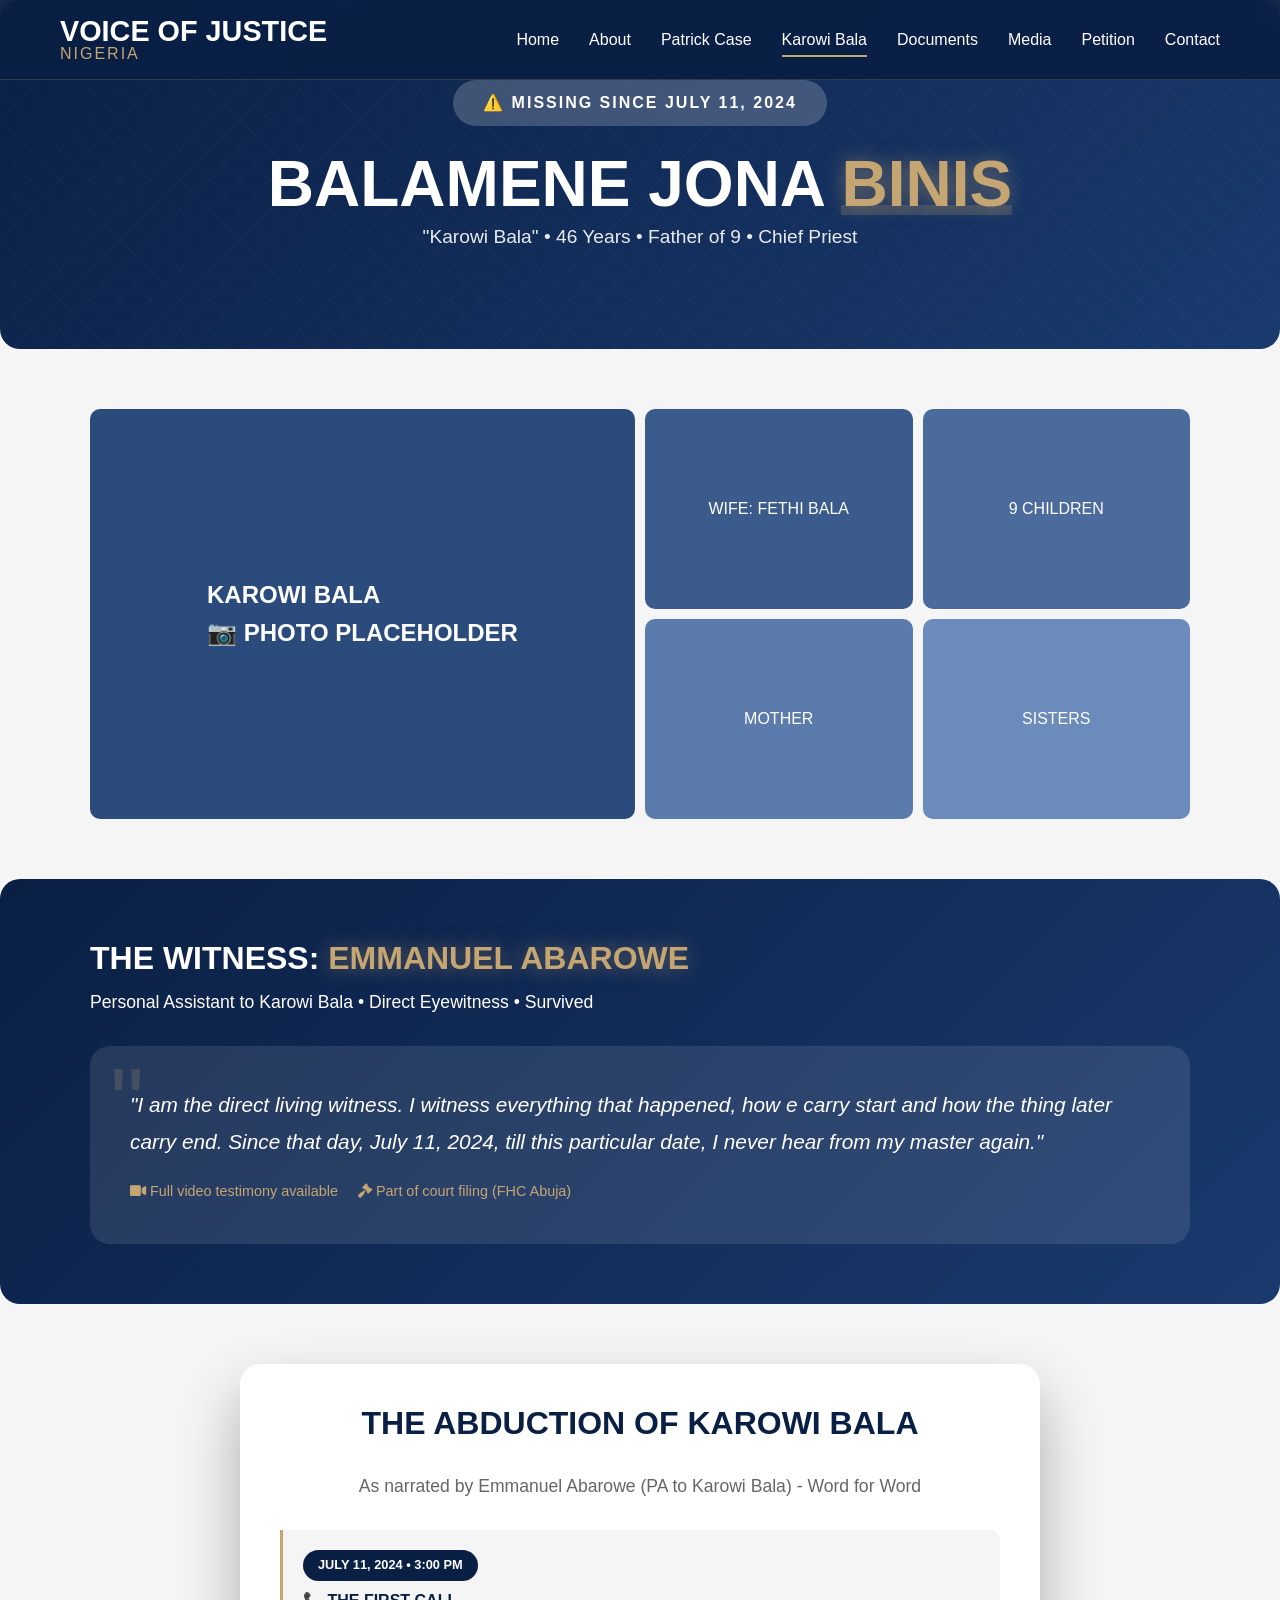
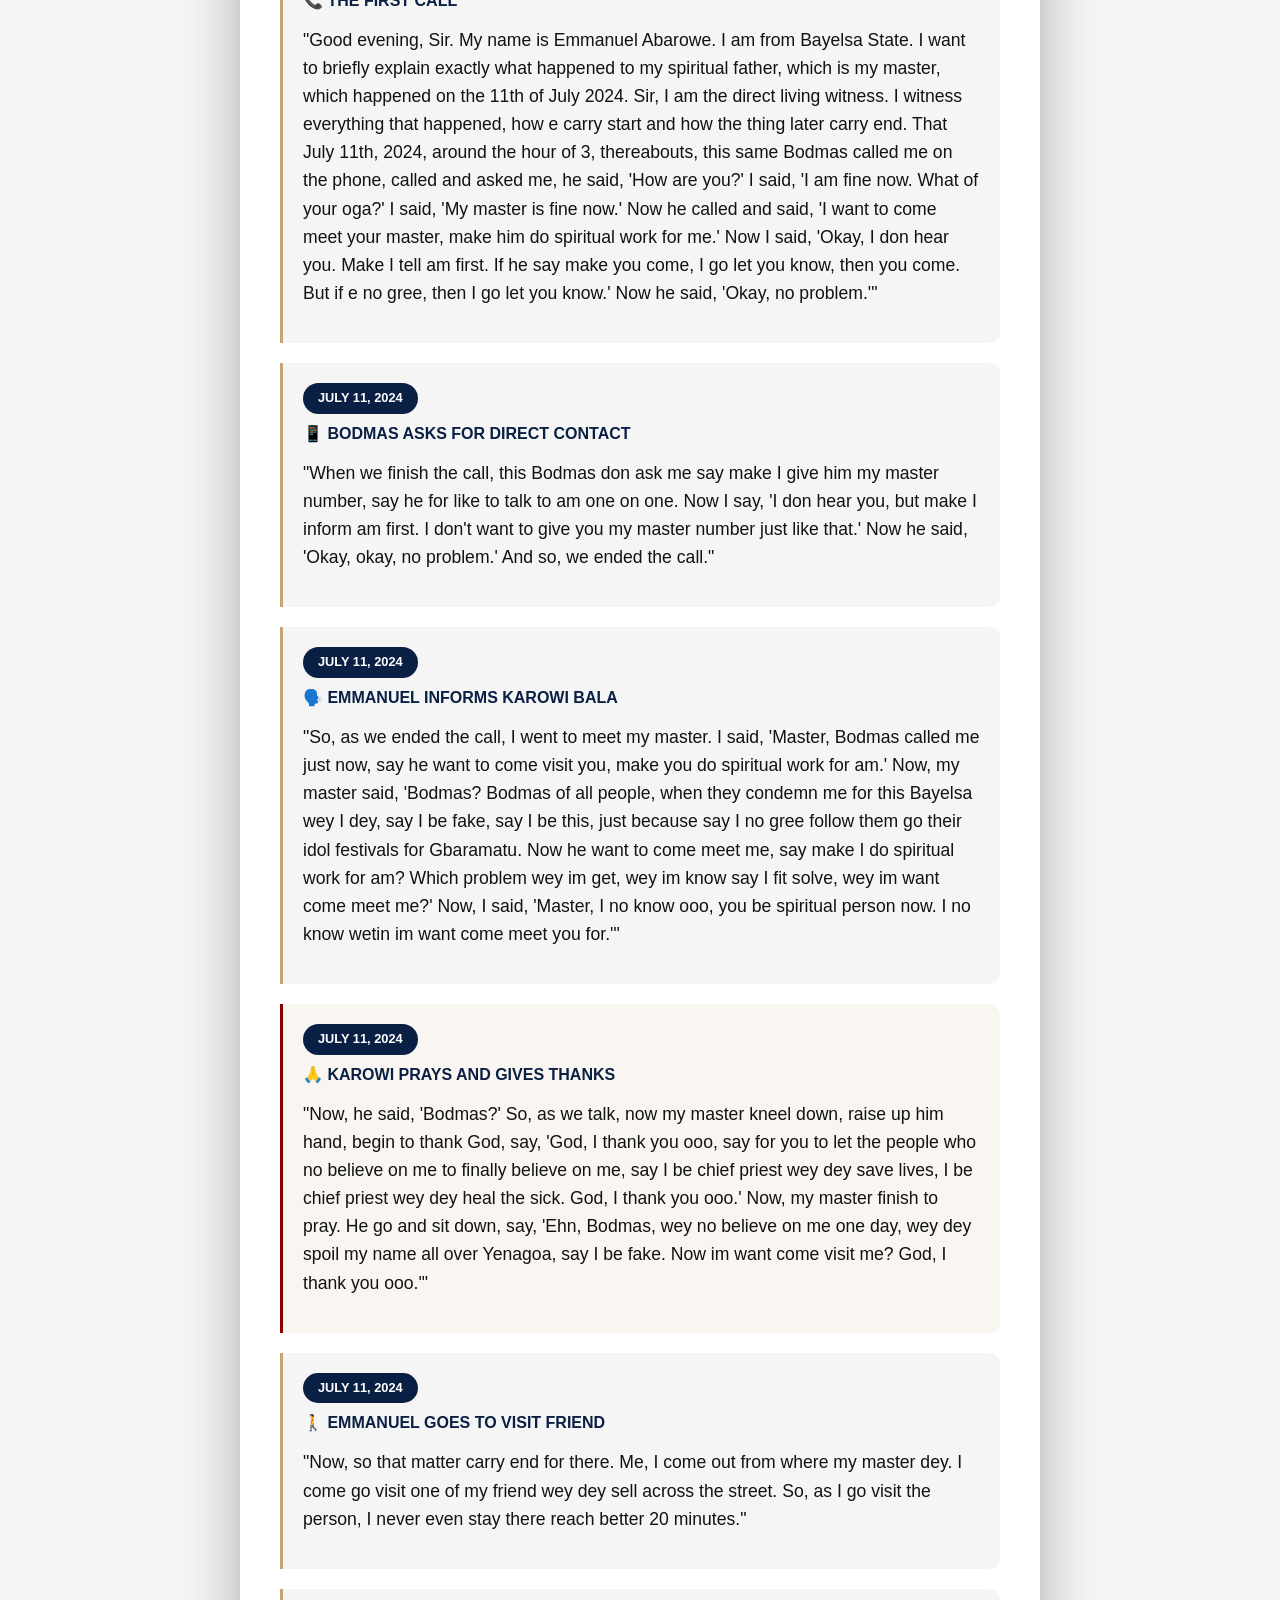
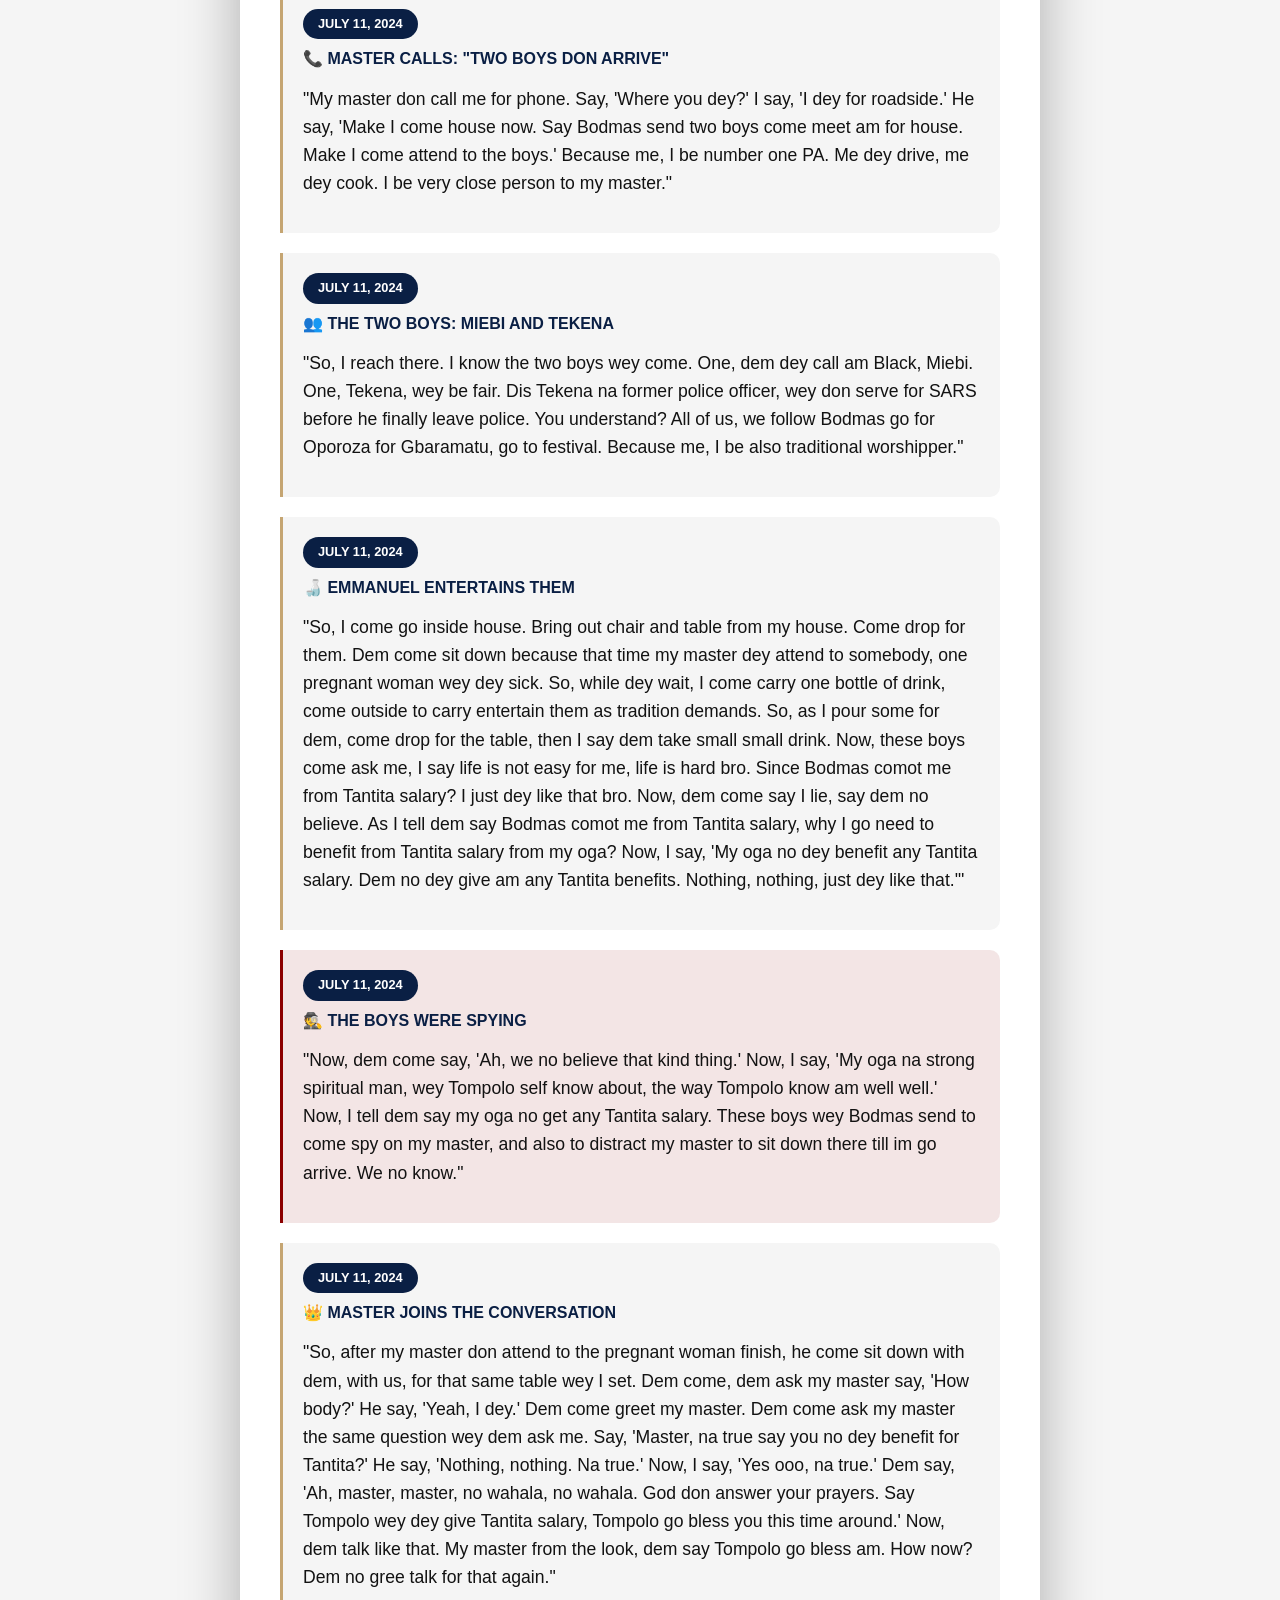
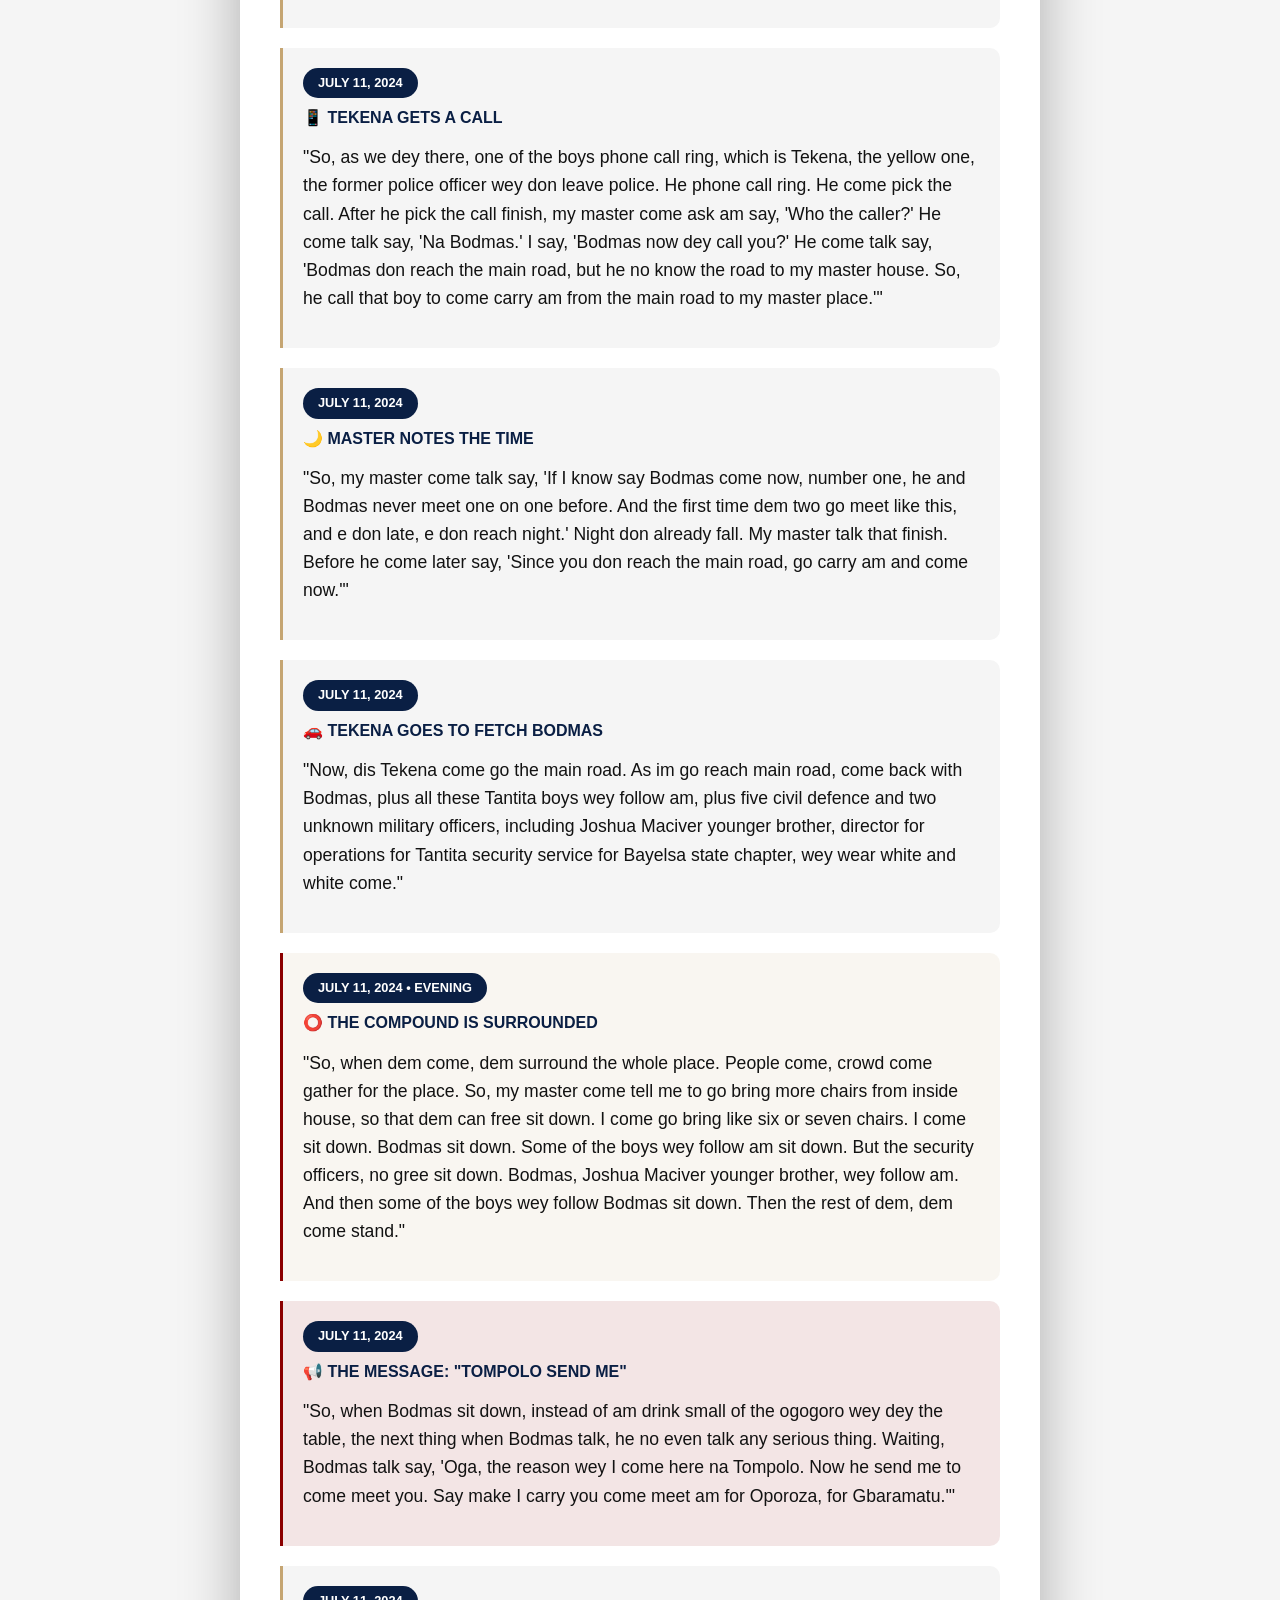
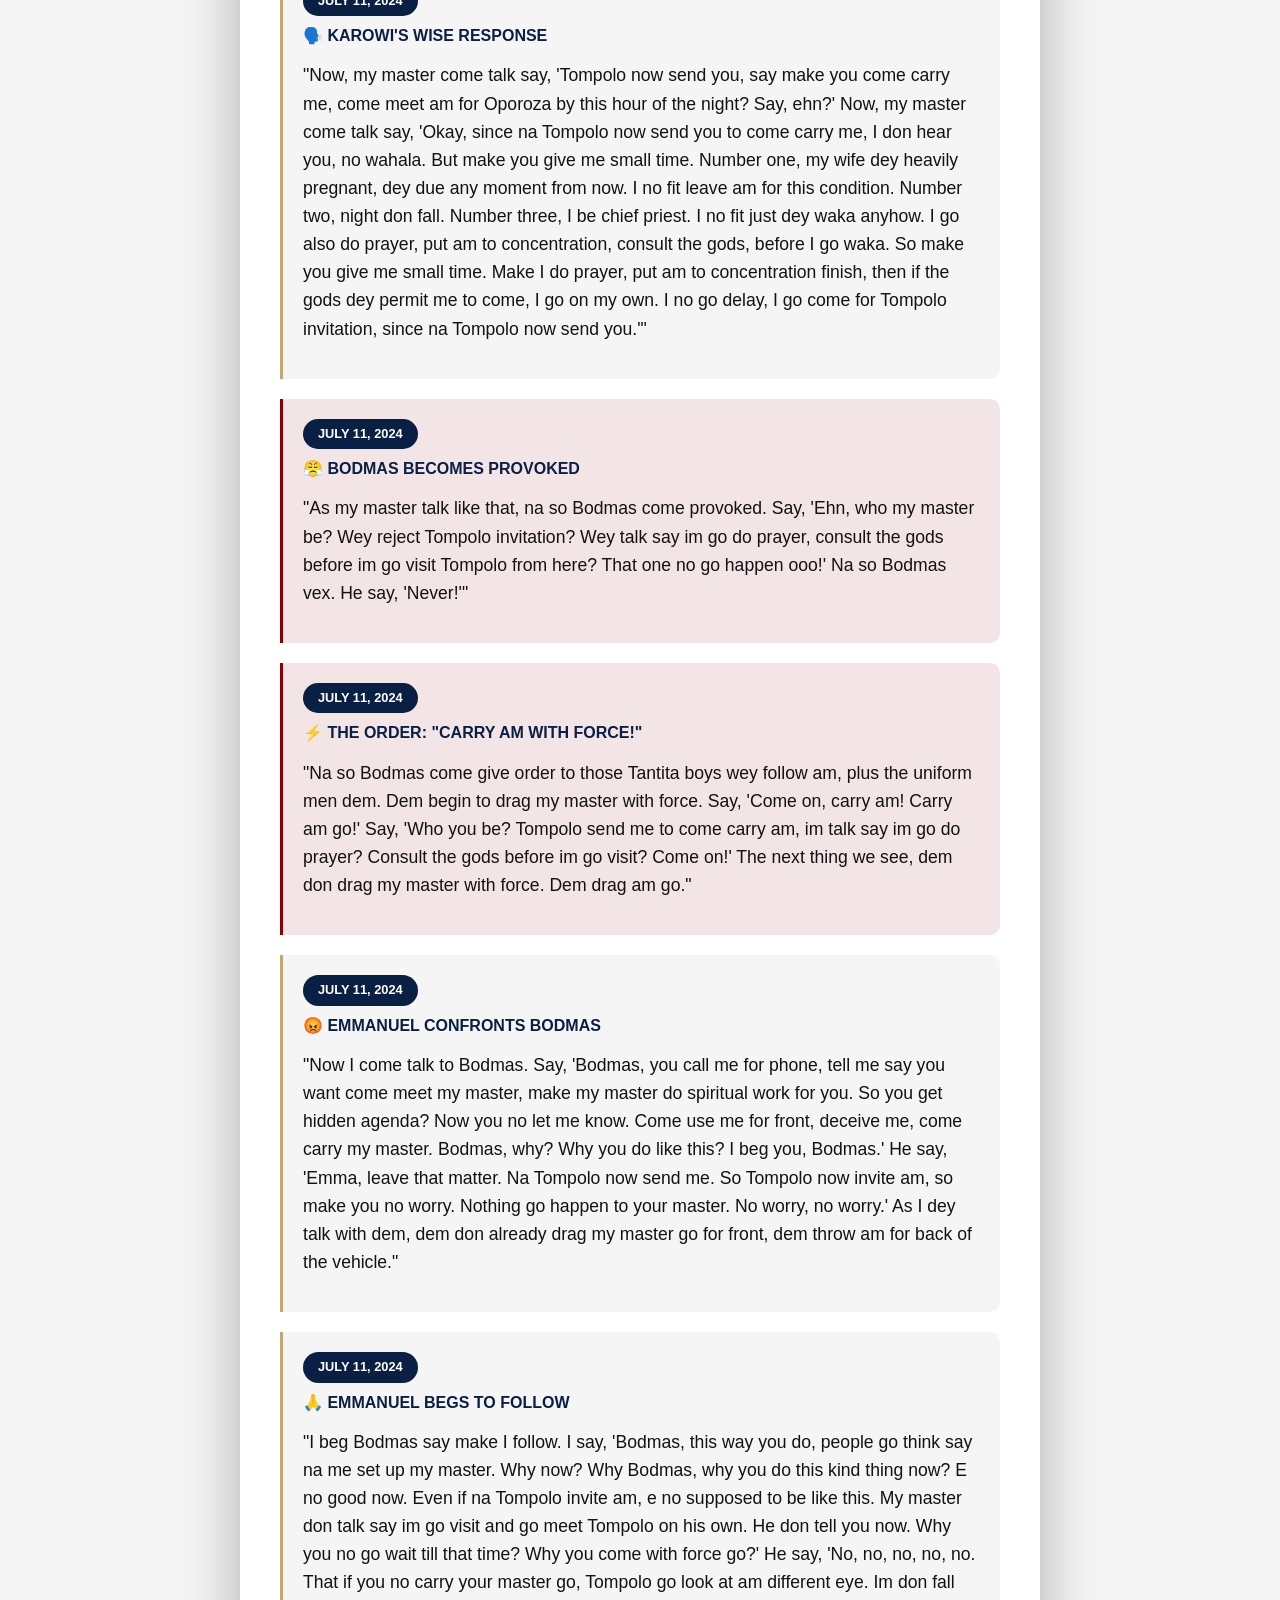
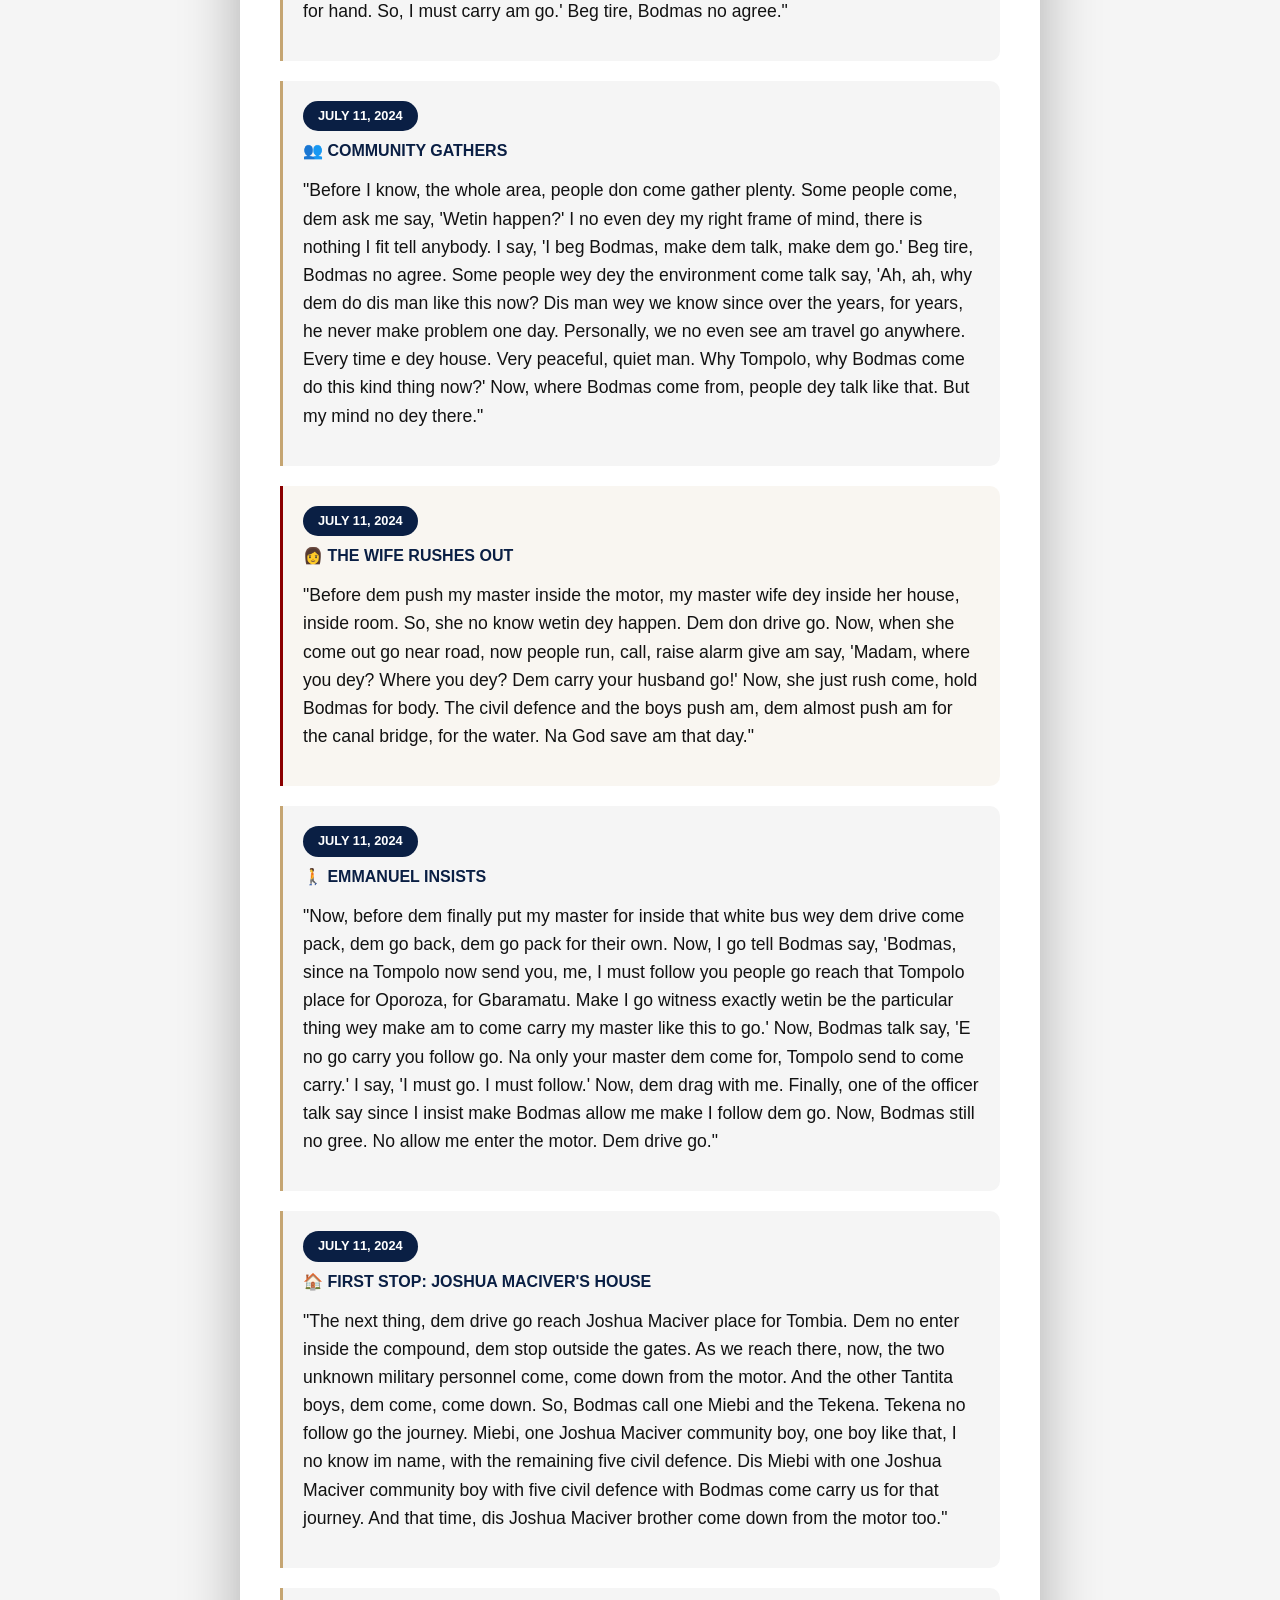
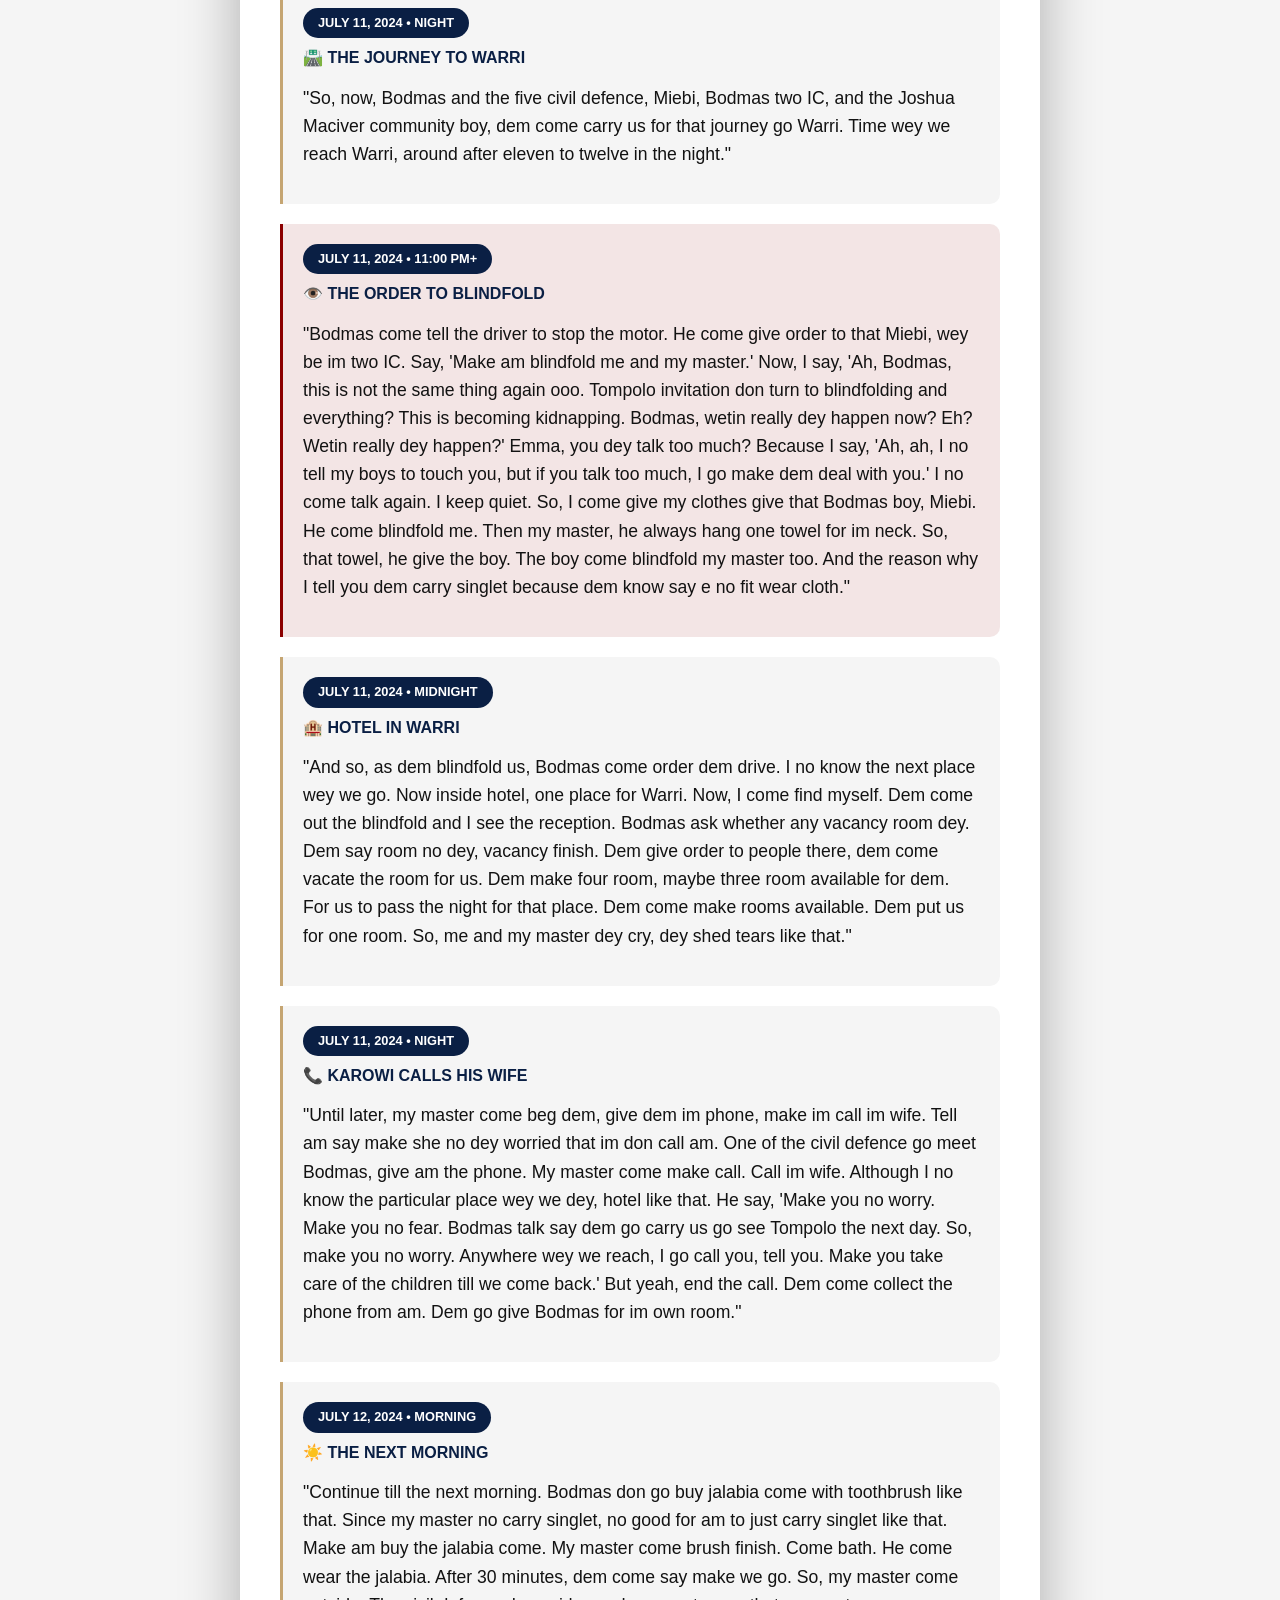
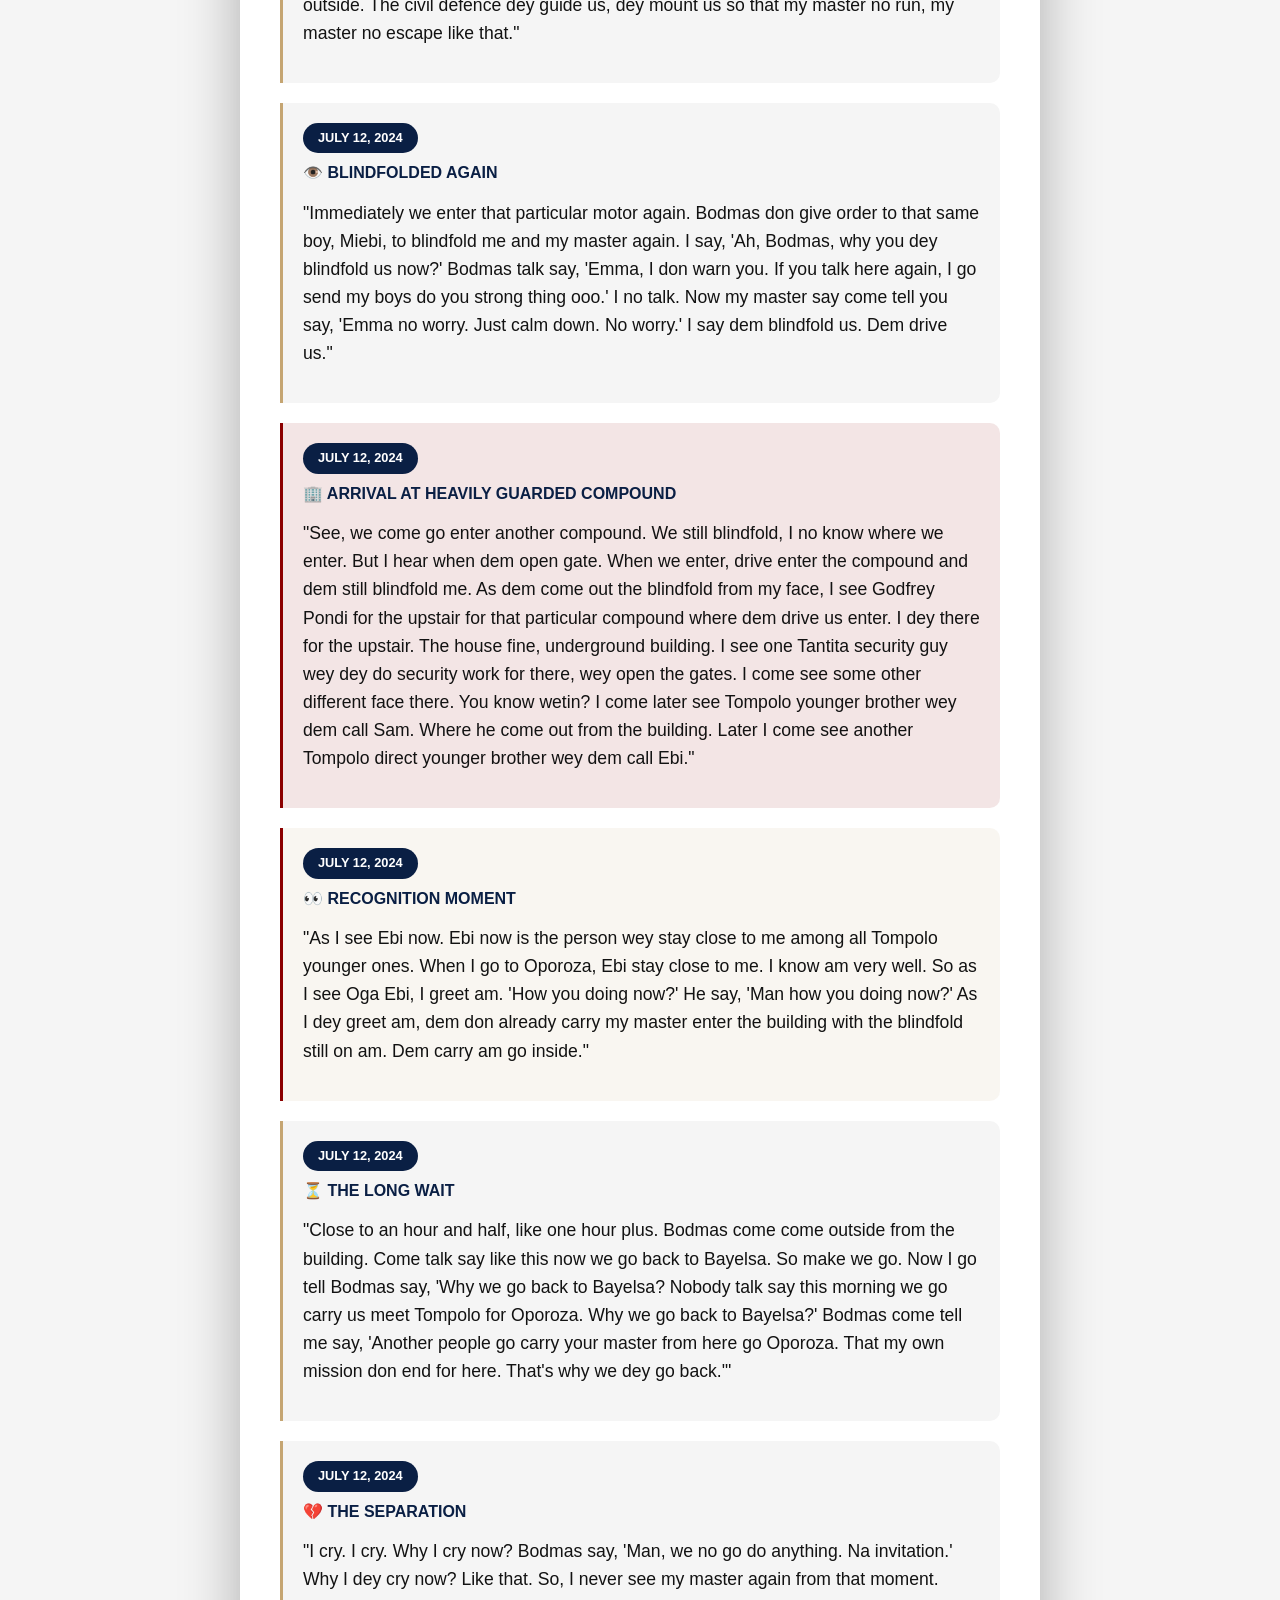
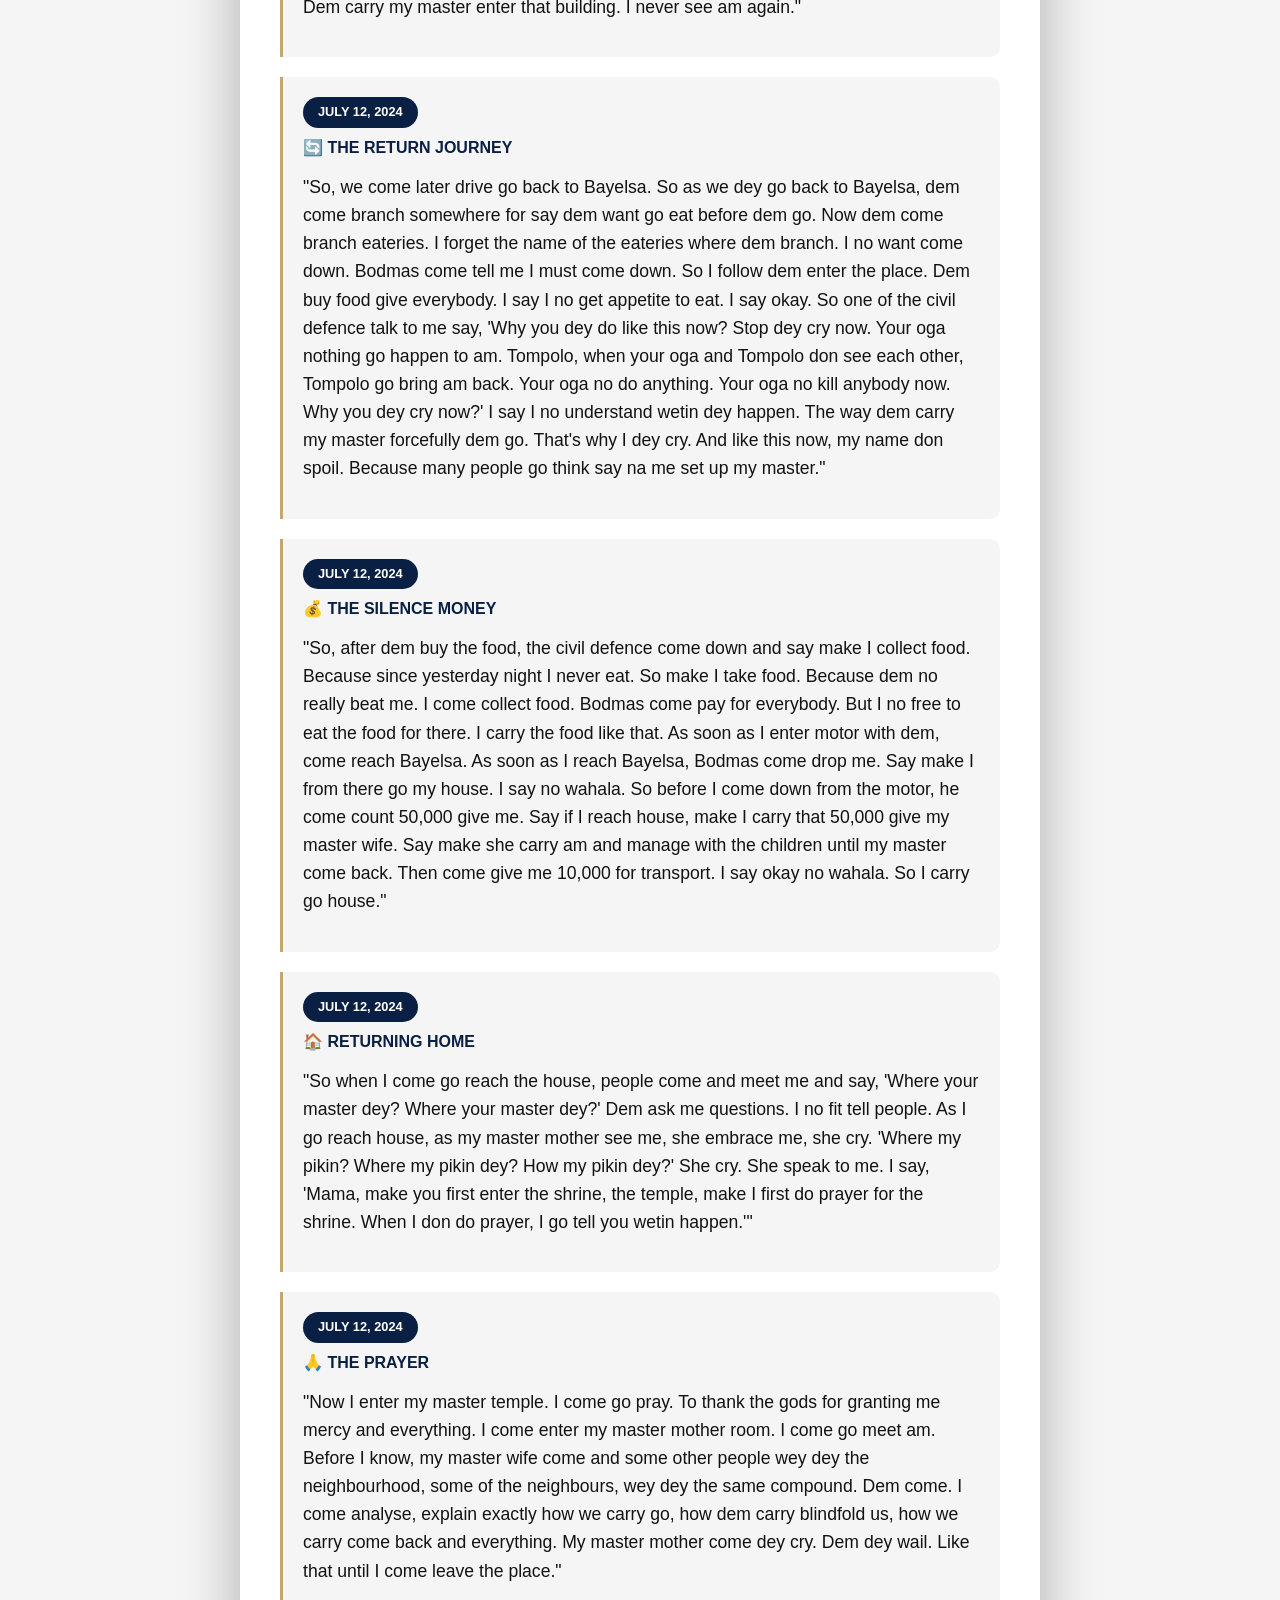
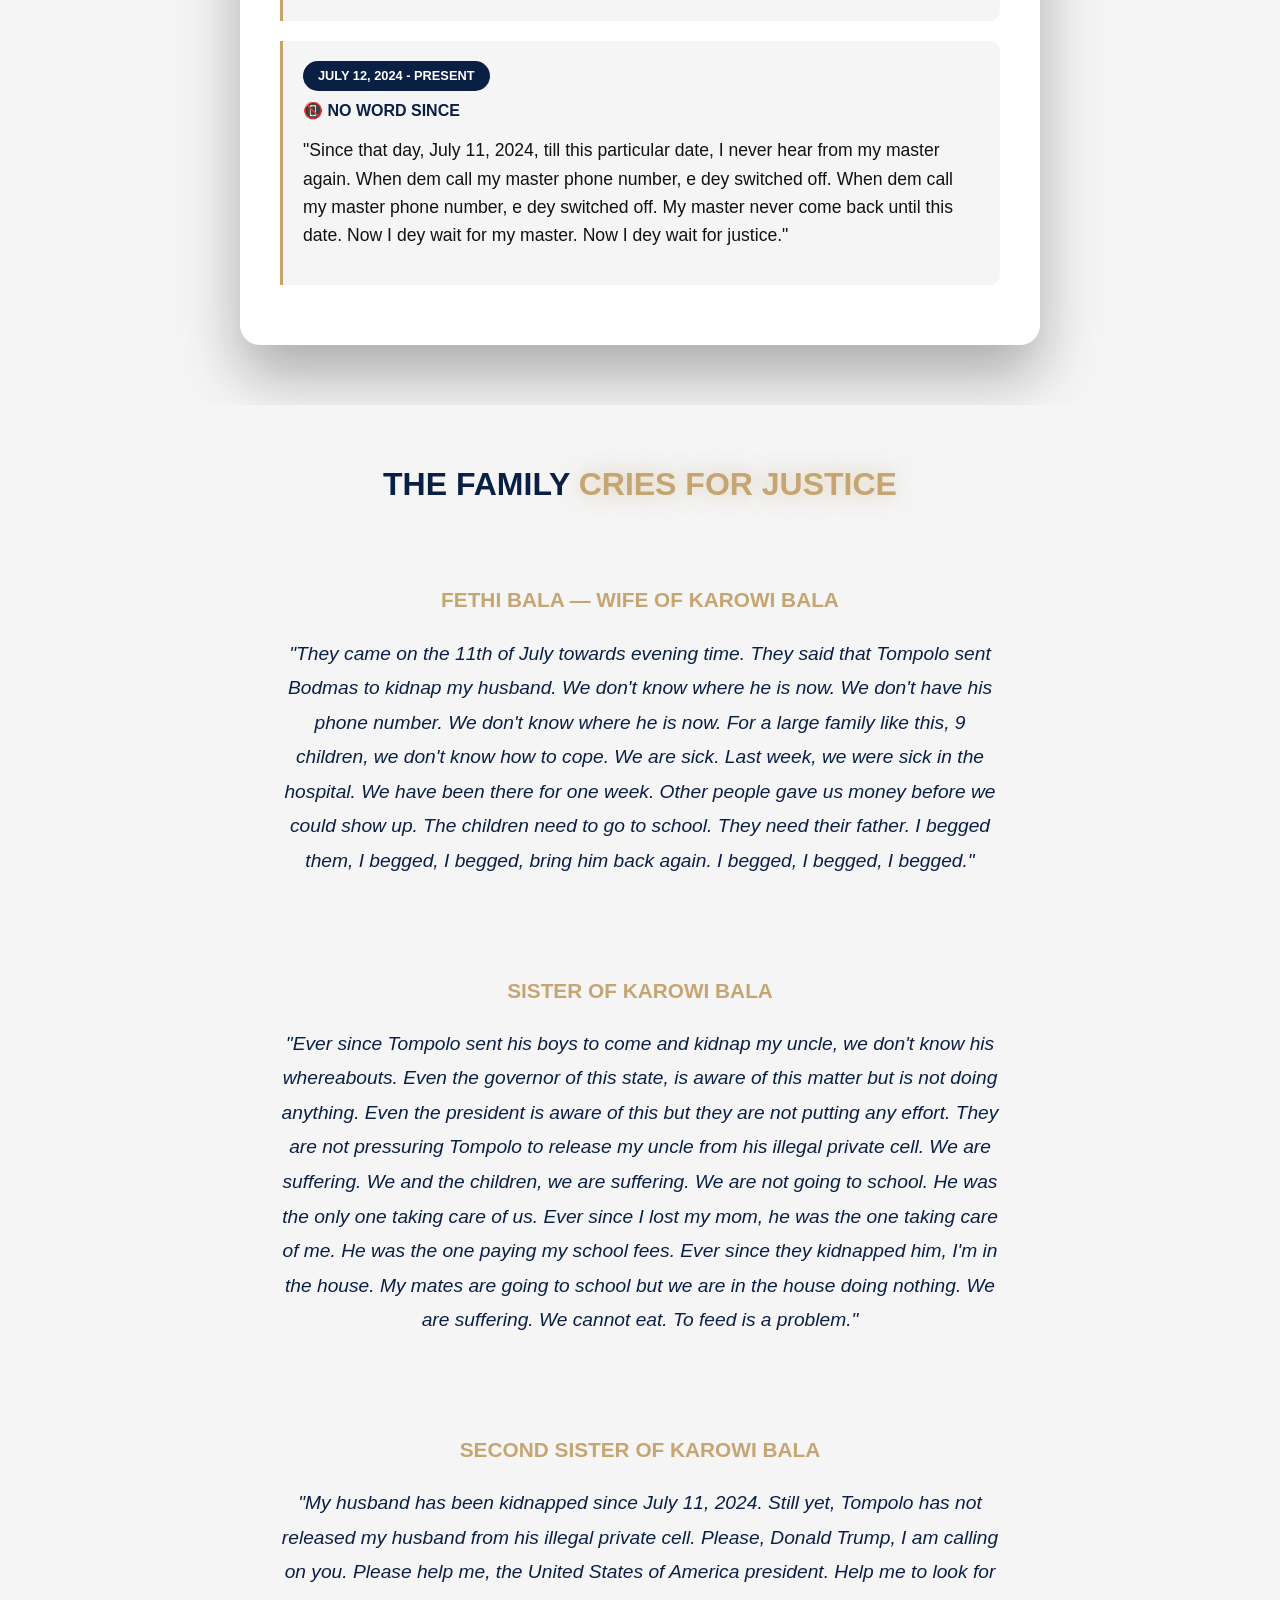
==== commit d4009693: "Update print statement from 'Hello' to 'Goodbye'" ====
--- a/karowi-case.html
+++ b/karowi-case.html
@@ -3,19 +3,19 @@
 <head>
     <meta charset="UTF-8">
     <meta name="viewport" content="width=device-width, initial-scale=1.0">
-    <title>Voice of Justice Nigeria - Home</title>
-    
-    <!-- CSS Files (already uploaded) -->
+    <title>Karowi Bala Case - Balamene Jona Binis - Voice of Justice Nigeria</title>
+    
+    <!-- CSS Files -->
     <link rel="stylesheet" href="assets/css/style.css">
     <link rel="stylesheet" href="assets/css/animations.css">
     <link rel="stylesheet" href="assets/css/responsive.css">
     
-    <!-- Font Awesome for icons (optional but nice) -->
+    <!-- Font Awesome -->
     <link rel="stylesheet" href="https://cdnjs.cloudflare.com/ajax/libs/font-awesome/6.0.0/css/all.min.css">
 </head>
 <body>
 
-<!-- ===== HEADER / NAVIGATION ===== -->
+<!-- ===== HEADER ===== -->
 <header>
     <div class="header-container">
         <div class="logo">
@@ -25,16 +25,544 @@
         <div class="menu-toggle"><i class="fas fa-bars"></i></div>
         
         <nav class="nav-menu">
-            <a href="index.html" class="active">Home</a>
+            <a href="index.html">Home</a>
             <a href="about.html">About</a>
             <a href="patrick-case.html">Patrick Case</a>
-            <a href="karowi-case.html">Karowi Bala</a>
+            <a href="karowi-case.html" class="active">Karowi Bala</a>
             <a href="court-documents.html">Documents</a>
             <a href="media-hub.html">Media</a>
             <a href="petition.html">Petition</a>
             <a href="contact.html">Contact</a>
         </nav>
     </div>
+</header>
+
+<!-- ===== CASE HEADER ===== -->
+<section class="case-header missing" style="background: linear-gradient(135deg, #0A1F44 0%, #1A3A6E 100%);">
+    <div class="header-bg"></div>
+    <div class="container" style="text-align: center; position: relative; z-index: 2;">
+        <div class="case-badge missing">⚠️ MISSING SINCE JULY 11, 2024</div>
+        <h2>BALAMENE JONA <span class="gold-text">BINIS</span></h2>
+        <p class="case-subtitle">"Karowi Bala" • 46 Years • Father of 9 • Chief Priest</p>
+    </div>
+</section>
+
+<!-- ===== FAMILY MOSAIC ===== -->
+<section class="container">
+    <div class="family-mosaic">
+        <div class="mosaic-grid">
+            <div class="mosaic-item main" style="background-color: #2a4b7c; display: flex; align-items: center; justify-content: center; color: white; font-weight: bold; font-size: 1.5rem;">
+                KAROWI BALA<br>📷 PHOTO PLACEHOLDER
+            </div>
+            <div class="mosaic-item" style="background-color: #3a5b8c; display: flex; align-items: center; justify-content: center; color: white;">
+                WIFE: FETHI BALA
+            </div>
+            <div class="mosaic-item" style="background-color: #4a6b9c; display: flex; align-items: center; justify-content: center; color: white;">
+                9 CHILDREN
+            </div>
+            <div class="mosaic-item" style="background-color: #5a7bac; display: flex; align-items: center; justify-content: center; color: white;">
+                MOTHER
+            </div>
+            <div class="mosaic-item" style="background-color: #6a8bbc; display: flex; align-items: center; justify-content: center; color: white;">
+                SISTERS
+            </div>
+        </div>
+    </div>
+</section>
+
+<!-- ===== WITNESS SPOTLIGHT - EMMANUEL ===== -->
+<section class="witness-spotlight" style="margin: 60px 0;">
+    <div class="container">
+        <div class="spotlight-header">
+            <h3>THE WITNESS: <span class="gold-text">EMMANUEL ABAROWE</span></h3>
+            <p>Personal Assistant to Karowi Bala • Direct Eyewitness • Survived</p>
+        </div>
+        <div class="testimony-card">
+            <div class="quote-mark">"</div>
+            <p class="testimony-text" style="font-size: 1.3rem; font-weight: 500;">"I am the direct living witness. I witness everything that happened, how e carry start and how the thing later carry end. Since that day, July 11, 2024, till this particular date, I never hear from my master again."</p>
+            <div class="testimony-meta">
+                <span><i class="fas fa-video"></i> Full video testimony available</span>
+                <span><i class="fas fa-gavel"></i> Part of court filing (FHC Abuja)</span>
+            </div>
+        </div>
+    </div>
+</section>
+
+<!-- ===== THE FULL NARRATIVE ===== -->
+<section class="narrative-container">
+    <h3>THE ABDUCTION OF KAROWI BALA</h3>
+    <p style="text-align: center; margin-bottom: 30px; color: var(--gray);">As narrated by Emmanuel Abarowe (PA to Karowi Bala) - Word for Word</p>
+    
+    <!-- PART 1: THE CALL -->
+    <div class="story-part">
+        <div class="time-tag">JULY 11, 2024 • 3:00 PM</div>
+        <h4>📞 THE FIRST CALL</h4>
+        <p>"Good evening, Sir. My name is Emmanuel Abarowe. I am from Bayelsa State. I want to briefly explain exactly what happened to my spiritual father, which is my master, which happened on the 11th of July 2024. Sir, I am the direct living witness. I witness everything that happened, how e carry start and how the thing later carry end. That July 11th, 2024, around the hour of 3, thereabouts, this same Bodmas called me on the phone, called and asked me, he said, 'How are you?' I said, 'I am fine now. What of your oga?' I said, 'My master is fine now.' Now he called and said, 'I want to come meet your master, make him do spiritual work for me.' Now I said, 'Okay, I don hear you. Make I tell am first. If he say make you come, I go let you know, then you come. But if e no gree, then I go let you know.' Now he said, 'Okay, no problem.'"</p>
+    </div>
+    
+    <!-- PART 2: BODMAS ASKS FOR NUMBER -->
+    <div class="story-part">
+        <div class="time-tag">JULY 11, 2024</div>
+        <h4>📱 BODMAS ASKS FOR DIRECT CONTACT</h4>
+        <p>"When we finish the call, this Bodmas don ask me say make I give him my master number, say he for like to talk to am one on one. Now I say, 'I don hear you, but make I inform am first. I don't want to give you my master number just like that.' Now he said, 'Okay, okay, no problem.' And so, we ended the call."</p>
+    </div>
+    
+    <!-- PART 3: INFORMING THE MASTER -->
+    <div class="story-part">
+        <div class="time-tag">JULY 11, 2024</div>
+        <h4>🗣️ EMMANUEL INFORMS KAROWI BALA</h4>
+        <p>"So, as we ended the call, I went to meet my master. I said, 'Master, Bodmas called me just now, say he want to come visit you, make you do spiritual work for am.' Now, my master said, 'Bodmas? Bodmas of all people, when they condemn me for this Bayelsa wey I dey, say I be fake, say I be this, just because say I no gree follow them go their idol festivals for Gbaramatu. Now he want to come meet me, say make I do spiritual work for am? Which problem wey im get, wey im know say I fit solve, wey im want come meet me?' Now, I said, 'Master, I no know ooo, you be spiritual person now. I no know wetin im want come meet you for.'"</p>
+    </div>
+    
+    <!-- PART 4: KAROWI PRAYS -->
+    <div class="story-part highlight">
+        <div class="time-tag">JULY 11, 2024</div>
+        <h4>🙏 KAROWI PRAYS AND GIVES THANKS</h4>
+        <p>"Now, he said, 'Bodmas?' So, as we talk, now my master kneel down, raise up him hand, begin to thank God, say, 'God, I thank you ooo, say for you to let the people who no believe on me to finally believe on me, say I be chief priest wey dey save lives, I be chief priest wey dey heal the sick. God, I thank you ooo.' Now, my master finish to pray. He go and sit down, say, 'Ehn, Bodmas, wey no believe on me one day, wey dey spoil my name all over Yenagoa, say I be fake. Now im want come visit me? God, I thank you ooo.'"</p>
+    </div>
+    
+    <!-- PART 5: EMMANUEL LEAVES -->
+    <div class="story-part">
+        <div class="time-tag">JULY 11, 2024</div>
+        <h4>🚶 EMMANUEL GOES TO VISIT FRIEND</h4>
+        <p>"Now, so that matter carry end for there. Me, I come out from where my master dey. I come go visit one of my friend wey dey sell across the street. So, as I go visit the person, I never even stay there reach better 20 minutes."</p>
+    </div>
+    
+    <!-- PART 6: MASTER CALLS HIM BACK -->
+    <div class="story-part">
+        <div class="time-tag">JULY 11, 2024</div>
+        <h4>📞 MASTER CALLS: "TWO BOYS DON ARRIVE"</h4>
+        <p>"My master don call me for phone. Say, 'Where you dey?' I say, 'I dey for roadside.' He say, 'Make I come house now. Say Bodmas send two boys come meet am for house. Make I come attend to the boys.' Because me, I be number one PA. Me dey drive, me dey cook. I be very close person to my master."</p>
+    </div>
+    
+    <!-- PART 7: THE TWO BOYS -->
+    <div class="story-part">
+        <div class="time-tag">JULY 11, 2024</div>
+        <h4>👥 THE TWO BOYS: MIEBI AND TEKENA</h4>
+        <p>"So, I reach there. I know the two boys wey come. One, dem dey call am Black, Miebi. One, Tekena, wey be fair. Dis Tekena na former police officer, wey don serve for SARS before he finally leave police. You understand? All of us, we follow Bodmas go for Oporoza for Gbaramatu, go to festival. Because me, I be also traditional worshipper."</p>
+    </div>
+    
+    <!-- PART 8: ENTERTAINING THE BOYS -->
+    <div class="story-part">
+        <div class="time-tag">JULY 11, 2024</div>
+        <h4>🍶 EMMANUEL ENTERTAINS THEM</h4>
+        <p>"So, I come go inside house. Bring out chair and table from my house. Come drop for them. Dem come sit down because that time my master dey attend to somebody, one pregnant woman wey dey sick. So, while dey wait, I come carry one bottle of drink, come outside to carry entertain them as tradition demands. So, as I pour some for dem, come drop for the table, then I say dem take small small drink. Now, these boys come ask me, I say life is not easy for me, life is hard bro. Since Bodmas comot me from Tantita salary? I just dey like that bro. Now, dem come say I lie, say dem no believe. As I tell dem say Bodmas comot me from Tantita salary, why I go need to benefit from Tantita salary from my oga? Now, I say, 'My oga no dey benefit any Tantita salary. Dem no dey give am any Tantita benefits. Nothing, nothing, just dey like that.'"</p>
+    </div>
+    
+    <!-- PART 9: BOYS SPYING -->
+    <div class="story-part critical">
+        <div class="time-tag">JULY 11, 2024</div>
+        <h4>🕵️ THE BOYS WERE SPYING</h4>
+        <p>"Now, dem come say, 'Ah, we no believe that kind thing.' Now, I say, 'My oga na strong spiritual man, wey Tompolo self know about, the way Tompolo know am well well.' Now, I tell dem say my oga no get any Tantita salary. These boys wey Bodmas send to come spy on my master, and also to distract my master to sit down there till im go arrive. We no know."</p>
+    </div>
+    
+    <!-- PART 10: MASTER JOINS THEM -->
+    <div class="story-part">
+        <div class="time-tag">JULY 11, 2024</div>
+        <h4>👑 MASTER JOINS THE CONVERSATION</h4>
+        <p>"So, after my master don attend to the pregnant woman finish, he come sit down with dem, with us, for that same table wey I set. Dem come, dem ask my master say, 'How body?' He say, 'Yeah, I dey.' Dem come greet my master. Dem come ask my master the same question wey dem ask me. Say, 'Master, na true say you no dey benefit for Tantita?' He say, 'Nothing, nothing. Na true.' Now, I say, 'Yes ooo, na true.' Dem say, 'Ah, master, master, no wahala, no wahala. God don answer your prayers. Say Tompolo wey dey give Tantita salary, Tompolo go bless you this time around.' Now, dem talk like that. My master from the look, dem say Tompolo go bless am. How now? Dem no gree talk for that again."</p>
+    </div>
+    
+    <!-- PART 11: TEKENA'S PHONE RINGS -->
+    <div class="story-part">
+        <div class="time-tag">JULY 11, 2024</div>
+        <h4>📱 TEKENA GETS A CALL</h4>
+        <p>"So, as we dey there, one of the boys phone call ring, which is Tekena, the yellow one, the former police officer wey don leave police. He phone call ring. He come pick the call. After he pick the call finish, my master come ask am say, 'Who the caller?' He come talk say, 'Na Bodmas.' I say, 'Bodmas now dey call you?' He come talk say, 'Bodmas don reach the main road, but he no know the road to my master house. So, he call that boy to come carry am from the main road to my master place.'"</p>
+    </div>
+    
+    <!-- PART 12: MASTER'S CONCERN -->
+    <div class="story-part">
+        <div class="time-tag">JULY 11, 2024</div>
+        <h4>🌙 MASTER NOTES THE TIME</h4>
+        <p>"So, my master come talk say, 'If I know say Bodmas come now, number one, he and Bodmas never meet one on one before. And the first time dem two go meet like this, and e don late, e don reach night.' Night don already fall. My master talk that finish. Before he come later say, 'Since you don reach the main road, go carry am and come now.'"</p>
+    </div>
+    
+    <!-- PART 13: TEKENA FETCHES BODMAS -->
+    <div class="story-part">
+        <div class="time-tag">JULY 11, 2024</div>
+        <h4>🚗 TEKENA GOES TO FETCH BODMAS</h4>
+        <p>"Now, dis Tekena come go the main road. As im go reach main road, come back with Bodmas, plus all these Tantita boys wey follow am, plus five civil defence and two unknown military officers, including Joshua Maciver younger brother, director for operations for Tantita security service for Bayelsa state chapter, wey wear white and white come."</p>
+    </div>
+    
+    <!-- PART 14: THE COMPOUND SURROUNDED -->
+    <div class="story-part highlight">
+        <div class="time-tag">JULY 11, 2024 • EVENING</div>
+        <h4>⭕ THE COMPOUND IS SURROUNDED</h4>
+        <p>"So, when dem come, dem surround the whole place. People come, crowd come gather for the place. So, my master come tell me to go bring more chairs from inside house, so that dem can free sit down. I come go bring like six or seven chairs. I come sit down. Bodmas sit down. Some of the boys wey follow am sit down. But the security officers, no gree sit down. Bodmas, Joshua Maciver younger brother, wey follow am. And then some of the boys wey follow Bodmas sit down. Then the rest of dem, dem come stand."</p>
+    </div>
+    
+    <!-- PART 15: BODMAS DELIVERS THE MESSAGE -->
+    <div class="story-part critical">
+        <div class="time-tag">JULY 11, 2024</div>
+        <h4>📢 THE MESSAGE: "TOMPOLO SEND ME"</h4>
+        <p>"So, when Bodmas sit down, instead of am drink small of the ogogoro wey dey the table, the next thing when Bodmas talk, he no even talk any serious thing. Waiting, Bodmas talk say, 'Oga, the reason wey I come here na Tompolo. Now he send me to come meet you. Say make I carry you come meet am for Oporoza, for Gbaramatu.'"</p>
+    </div>
+    
+    <!-- PART 16: KAROWI'S RESPONSE -->
+    <div class="story-part">
+        <div class="time-tag">JULY 11, 2024</div>
+        <h4>🗣️ KAROWI'S WISE RESPONSE</h4>
+        <p>"Now, my master come talk say, 'Tompolo now send you, say make you come carry me, come meet am for Oporoza by this hour of the night? Say, ehn?' Now, my master come talk say, 'Okay, since na Tompolo now send you to come carry me, I don hear you, no wahala. But make you give me small time. Number one, my wife dey heavily pregnant, dey due any moment from now. I no fit leave am for this condition. Number two, night don fall. Number three, I be chief priest. I no fit just dey waka anyhow. I go also do prayer, put am to concentration, consult the gods, before I go waka. So make you give me small time. Make I do prayer, put am to concentration finish, then if the gods dey permit me to come, I go on my own. I no go delay, I go come for Tompolo invitation, since na Tompolo now send you.'"</p>
+    </div>
+    
+    <!-- PART 17: BODMAS PROVOKED -->
+    <div class="story-part critical">
+        <div class="time-tag">JULY 11, 2024</div>
+        <h4>😤 BODMAS BECOMES PROVOKED</h4>
+        <p>"As my master talk like that, na so Bodmas come provoked. Say, 'Ehn, who my master be? Wey reject Tompolo invitation? Wey talk say im go do prayer, consult the gods before im go visit Tompolo from here? That one no go happen ooo!' Na so Bodmas vex. He say, 'Never!'"</p>
+    </div>
+    
+    <!-- PART 18: THE ORDER TO USE FORCE -->
+    <div class="story-part critical">
+        <div class="time-tag">JULY 11, 2024</div>
+        <h4>⚡ THE ORDER: "CARRY AM WITH FORCE!"</h4>
+        <p>"Na so Bodmas come give order to those Tantita boys wey follow am, plus the uniform men dem. Dem begin to drag my master with force. Say, 'Come on, carry am! Carry am go!' Say, 'Who you be? Tompolo send me to come carry am, im talk say im go do prayer? Consult the gods before im go visit? Come on!' The next thing we see, dem don drag my master with force. Dem drag am go."</p>
+    </div>
+    
+    <!-- PART 19: EMMANUEL CONFRONTS BODMAS -->
+    <div class="story-part">
+        <div class="time-tag">JULY 11, 2024</div>
+        <h4>😡 EMMANUEL CONFRONTS BODMAS</h4>
+        <p>"Now I come talk to Bodmas. Say, 'Bodmas, you call me for phone, tell me say you want come meet my master, make my master do spiritual work for you. So you get hidden agenda? Now you no let me know. Come use me for front, deceive me, come carry my master. Bodmas, why? Why you do like this? I beg you, Bodmas.' He say, 'Emma, leave that matter. Na Tompolo now send me. So Tompolo now invite am, so make you no worry. Nothing go happen to your master. No worry, no worry.' As I dey talk with dem, dem don already drag my master go for front, dem throw am for back of the vehicle."</p>
+    </div>
+    
+    <!-- PART 20: EMMANUEL BEGS TO FOLLOW -->
+    <div class="story-part">
+        <div class="time-tag">JULY 11, 2024</div>
+        <h4>🙏 EMMANUEL BEGS TO FOLLOW</h4>
+        <p>"I beg Bodmas say make I follow. I say, 'Bodmas, this way you do, people go think say na me set up my master. Why now? Why Bodmas, why you do this kind thing now? E no good now. Even if na Tompolo invite am, e no supposed to be like this. My master don talk say im go visit and go meet Tompolo on his own. He don tell you now. Why you no go wait till that time? Why you come with force go?' He say, 'No, no, no, no, no. That if you no carry your master go, Tompolo go look at am different eye. Im don fall for hand. So, I must carry am go.' Beg tire, Bodmas no agree."</p>
+    </div>
+    
+    <!-- PART 21: COMMUNITY GATHERS -->
+    <div class="story-part">
+        <div class="time-tag">JULY 11, 2024</div>
+        <h4>👥 COMMUNITY GATHERS</h4>
+        <p>"Before I know, the whole area, people don come gather plenty. Some people come, dem ask me say, 'Wetin happen?' I no even dey my right frame of mind, there is nothing I fit tell anybody. I say, 'I beg Bodmas, make dem talk, make dem go.' Beg tire, Bodmas no agree. Some people wey dey the environment come talk say, 'Ah, ah, why dem do dis man like this now? Dis man wey we know since over the years, for years, he never make problem one day. Personally, we no even see am travel go anywhere. Every time e dey house. Very peaceful, quiet man. Why Tompolo, why Bodmas come do this kind thing now?' Now, where Bodmas come from, people dey talk like that. But my mind no dey there."</p>
+    </div>
+    
+    <!-- PART 22: THE WIFE RUSHES OUT -->
+    <div class="story-part highlight">
+        <div class="time-tag">JULY 11, 2024</div>
+        <h4>👩 THE WIFE RUSHES OUT</h4>
+        <p>"Before dem push my master inside the motor, my master wife dey inside her house, inside room. So, she no know wetin dey happen. Dem don drive go. Now, when she come out go near road, now people run, call, raise alarm give am say, 'Madam, where you dey? Where you dey? Dem carry your husband go!' Now, she just rush come, hold Bodmas for body. The civil defence and the boys push am, dem almost push am for the canal bridge, for the water. Na God save am that day."</p>
+    </div>
+    
+    <!-- PART 23: EMMANUEL INSISTS ON FOLLOWING -->
+    <div class="story-part">
+        <div class="time-tag">JULY 11, 2024</div>
+        <h4>🚶 EMMANUEL INSISTS</h4>
+        <p>"Now, before dem finally put my master for inside that white bus wey dem drive come pack, dem go back, dem go pack for their own. Now, I go tell Bodmas say, 'Bodmas, since na Tompolo now send you, me, I must follow you people go reach that Tompolo place for Oporoza, for Gbaramatu. Make I go witness exactly wetin be the particular thing wey make am to come carry my master like this to go.' Now, Bodmas talk say, 'E no go carry you follow go. Na only your master dem come for, Tompolo send to come carry.' I say, 'I must go. I must follow.' Now, dem drag with me. Finally, one of the officer talk say since I insist make Bodmas allow me make I follow dem go. Now, Bodmas still no gree. No allow me enter the motor. Dem drive go."</p>
+    </div>
+    
+    <!-- PART 24: FIRST STOP - JOSHUA MACIVER'S HOUSE -->
+    <div class="story-part">
+        <div class="time-tag">JULY 11, 2024</div>
+        <h4>🏠 FIRST STOP: JOSHUA MACIVER'S HOUSE</h4>
+        <p>"The next thing, dem drive go reach Joshua Maciver place for Tombia. Dem no enter inside the compound, dem stop outside the gates. As we reach there, now, the two unknown military personnel come, come down from the motor. And the other Tantita boys, dem come, come down. So, Bodmas call one Miebi and the Tekena. Tekena no follow go the journey. Miebi, one Joshua Maciver community boy, one boy like that, I no know im name, with the remaining five civil defence. Dis Miebi with one Joshua Maciver community boy with five civil defence with Bodmas come carry us for that journey. And that time, dis Joshua Maciver brother come down from the motor too."</p>
+    </div>
+    
+    <!-- PART 25: THE JOURNEY TO WARRI -->
+    <div class="story-part">
+        <div class="time-tag">JULY 11, 2024 • NIGHT</div>
+        <h4>🛣️ THE JOURNEY TO WARRI</h4>
+        <p>"So, now, Bodmas and the five civil defence, Miebi, Bodmas two IC, and the Joshua Maciver community boy, dem come carry us for that journey go Warri. Time wey we reach Warri, around after eleven to twelve in the night."</p>
+    </div>
+    
+    <!-- PART 26: BLINDFOLD ORDER -->
+    <div class="story-part critical">
+        <div class="time-tag">JULY 11, 2024 • 11:00 PM+</div>
+        <h4>👁️ THE ORDER TO BLINDFOLD</h4>
+        <p>"Bodmas come tell the driver to stop the motor. He come give order to that Miebi, wey be im two IC. Say, 'Make am blindfold me and my master.' Now, I say, 'Ah, Bodmas, this is not the same thing again ooo. Tompolo invitation don turn to blindfolding and everything? This is becoming kidnapping. Bodmas, wetin really dey happen now? Eh? Wetin really dey happen?' Emma, you dey talk too much? Because I say, 'Ah, ah, I no tell my boys to touch you, but if you talk too much, I go make dem deal with you.' I no come talk again. I keep quiet. So, I come give my clothes give that Bodmas boy, Miebi. He come blindfold me. Then my master, he always hang one towel for im neck. So, that towel, he give the boy. The boy come blindfold my master too. And the reason why I tell you dem carry singlet because dem know say e no fit wear cloth."</p>
+    </div>
+    
+    <!-- PART 27: HOTEL IN WARRI -->
+    <div class="story-part">
+        <div class="time-tag">JULY 11, 2024 • MIDNIGHT</div>
+        <h4>🏨 HOTEL IN WARRI</h4>
+        <p>"And so, as dem blindfold us, Bodmas come order dem drive. I no know the next place wey we go. Now inside hotel, one place for Warri. Now, I come find myself. Dem come out the blindfold and I see the reception. Bodmas ask whether any vacancy room dey. Dem say room no dey, vacancy finish. Dem give order to people there, dem come vacate the room for us. Dem make four room, maybe three room available for dem. For us to pass the night for that place. Dem come make rooms available. Dem put us for one room. So, me and my master dey cry, dey shed tears like that."</p>
+    </div>
+    
+    <!-- PART 28: KAROWI CALLS HIS WIFE -->
+    <div class="story-part">
+        <div class="time-tag">JULY 11, 2024 • NIGHT</div>
+        <h4>📞 KAROWI CALLS HIS WIFE</h4>
+        <p>"Until later, my master come beg dem, give dem im phone, make im call im wife. Tell am say make she no dey worried that im don call am. One of the civil defence go meet Bodmas, give am the phone. My master come make call. Call im wife. Although I no know the particular place wey we dey, hotel like that. He say, 'Make you no worry. Make you no fear. Bodmas talk say dem go carry us go see Tompolo the next day. So, make you no worry. Anywhere wey we reach, I go call you, tell you. Make you take care of the children till we come back.' But yeah, end the call. Dem come collect the phone from am. Dem go give Bodmas for im own room."</p>
+    </div>
+    
+    <!-- PART 29: NEXT MORNING -->
+    <div class="story-part">
+        <div class="time-tag">JULY 12, 2024 • MORNING</div>
+        <h4>☀️ THE NEXT MORNING</h4>
+        <p>"Continue till the next morning. Bodmas don go buy jalabia come with toothbrush like that. Since my master no carry singlet, no good for am to just carry singlet like that. Make am buy the jalabia come. My master come brush finish. Come bath. He come wear the jalabia. After 30 minutes, dem come say make we go. So, my master come outside. The civil defence dey guide us, dey mount us so that my master no run, my master no escape like that."</p>
+    </div>
+    
+    <!-- PART 30: BLINDFOLDED AGAIN -->
+    <div class="story-part">
+        <div class="time-tag">JULY 12, 2024</div>
+        <h4>👁️ BLINDFOLDED AGAIN</h4>
+        <p>"Immediately we enter that particular motor again. Bodmas don give order to that same boy, Miebi, to blindfold me and my master again. I say, 'Ah, Bodmas, why you dey blindfold us now?' Bodmas talk say, 'Emma, I don warn you. If you talk here again, I go send my boys do you strong thing ooo.' I no talk. Now my master say come tell you say, 'Emma no worry. Just calm down. No worry.' I say dem blindfold us. Dem drive us."</p>
+    </div>
+    
+    <!-- PART 31: ARRIVAL AT HEAVILY GUARDED COMPOUND -->
+    <div class="story-part critical">
+        <div class="time-tag">JULY 12, 2024</div>
+        <h4>🏢 ARRIVAL AT HEAVILY GUARDED COMPOUND</h4>
+        <p>"See, we come go enter another compound. We still blindfold, I no know where we enter. But I hear when dem open gate. When we enter, drive enter the compound and dem still blindfold me. As dem come out the blindfold from my face, I see Godfrey Pondi for the upstair for that particular compound where dem drive us enter. I dey there for the upstair. The house fine, underground building. I see one Tantita security guy wey dey do security work for there, wey open the gates. I come see some other different face there. You know wetin? I come later see Tompolo younger brother wey dem call Sam. Where he come out from the building. Later I come see another Tompolo direct younger brother wey dem call Ebi."</p>
+    </div>
+    
+    <!-- PART 32: RECOGNITION -->
+    <div class="story-part highlight">
+        <div class="time-tag">JULY 12, 2024</div>
+        <h4>👀 RECOGNITION MOMENT</h4>
+        <p>"As I see Ebi now. Ebi now is the person wey stay close to me among all Tompolo younger ones. When I go to Oporoza, Ebi stay close to me. I know am very well. So as I see Oga Ebi, I greet am. 'How you doing now?' He say, 'Man how you doing now?' As I dey greet am, dem don already carry my master enter the building with the blindfold still on am. Dem carry am go inside."</p>
+    </div>
+    
+    <!-- PART 33: THE WAIT -->
+    <div class="story-part">
+        <div class="time-tag">JULY 12, 2024</div>
+        <h4>⏳ THE LONG WAIT</h4>
+        <p>"Close to an hour and half, like one hour plus. Bodmas come come outside from the building. Come talk say like this now we go back to Bayelsa. So make we go. Now I go tell Bodmas say, 'Why we go back to Bayelsa? Nobody talk say this morning we go carry us meet Tompolo for Oporoza. Why we go back to Bayelsa?' Bodmas come tell me say, 'Another people go carry your master from here go Oporoza. That my own mission don end for here. That's why we dey go back.'"</p>
+    </div>
+    
+    <!-- PART 34: THE SEPARATION -->
+    <div class="story-part death">
+        <div class="time-tag">JULY 12, 2024</div>
+        <h4>💔 THE SEPARATION</h4>
+        <p>"I cry. I cry. Why I cry now? Bodmas say, 'Man, we no go do anything. Na invitation.' Why I dey cry now? Like that. So, I never see my master again from that moment. Dem carry my master enter that building. I never see am again."</p>
+    </div>
+    
+    <!-- PART 35: THE RETURN JOURNEY -->
+    <div class="story-part">
+        <div class="time-tag">JULY 12, 2024</div>
+        <h4>🔄 THE RETURN JOURNEY</h4>
+        <p>"So, we come later drive go back to Bayelsa. So as we dey go back to Bayelsa, dem come branch somewhere for say dem want go eat before dem go. Now dem come branch eateries. I forget the name of the eateries where dem branch. I no want come down. Bodmas come tell me I must come down. So I follow dem enter the place. Dem buy food give everybody. I say I no get appetite to eat. I say okay. So one of the civil defence talk to me say, 'Why you dey do like this now? Stop dey cry now. Your oga nothing go happen to am. Tompolo, when your oga and Tompolo don see each other, Tompolo go bring am back. Your oga no do anything. Your oga no kill anybody now. Why you dey cry now?' I say I no understand wetin dey happen. The way dem carry my master forcefully dem go. That's why I dey cry. And like this now, my name don spoil. Because many people go think say na me set up my master."</p>
+    </div>
+    
+    <!-- PART 36: THE MONEY -->
+    <div class="story-part">
+        <div class="time-tag">JULY 12, 2024</div>
+        <h4>💰 THE SILENCE MONEY</h4>
+        <p>"So, after dem buy the food, the civil defence come down and say make I collect food. Because since yesterday night I never eat. So make I take food. Because dem no really beat me. I come collect food. Bodmas come pay for everybody. But I no free to eat the food for there. I carry the food like that. As soon as I enter motor with dem, come reach Bayelsa. As soon as I reach Bayelsa, Bodmas come drop me. Say make I from there go my house. I say no wahala. So before I come down from the motor, he come count 50,000 give me. Say if I reach house, make I carry that 50,000 give my master wife. Say make she carry am and manage with the children until my master come back. Then come give me 10,000 for transport. I say okay no wahala. So I carry go house."</p>
+    </div>
+    
+    <!-- PART 37: RETURNING HOME -->
+    <div class="story-part">
+        <div class="time-tag">JULY 12, 2024</div>
+        <h4>🏠 RETURNING HOME</h4>
+        <p>"So when I come go reach the house, people come and meet me and say, 'Where your master dey? Where your master dey?' Dem ask me questions. I no fit tell people. As I go reach house, as my master mother see me, she embrace me, she cry. 'Where my pikin? Where my pikin dey? How my pikin dey?' She cry. She speak to me. I say, 'Mama, make you first enter the shrine, the temple, make I first do prayer for the shrine. When I don do prayer, I go tell you wetin happen.'"</p>
+    </div>
+    
+    <!-- PART 38: THE PRAYER -->
+    <div class="story-part">
+        <div class="time-tag">JULY 12, 2024</div>
+        <h4>🙏 THE PRAYER</h4>
+        <p>"Now I enter my master temple. I come go pray. To thank the gods for granting me mercy and everything. I come enter my master mother room. I come go meet am. Before I know, my master wife come and some other people wey dey the neighbourhood, some of the neighbours, wey dey the same compound. Dem come. I come analyse, explain exactly how we carry go, how dem carry blindfold us, how we carry come back and everything. My master mother come dey cry. Dem dey wail. Like that until I come leave the place."</p>
+    </div>
+    
+    <!-- PART 39: NO WORD SINCE -->
+    <div class="story-part death">
+        <div class="time-tag">JULY 12, 2024 - PRESENT</div>
+        <h4>📵 NO WORD SINCE</h4>
+        <p>"Since that day, July 11, 2024, till this particular date, I never hear from my master again. When dem call my master phone number, e dey switched off. When dem call my master phone number, e dey switched off. My master never come back until this date. Now I dey wait for my master. Now I dey wait for justice."</p>
+    </div>
+</section>
+
+<!-- ===== FAMILY TESTIMONY SECTION ===== -->
+<section class="family-testimony" style="margin: 60px 0;">
+    <div class="container">
+        <h3 style="text-align: center; margin-bottom: 40px;">THE FAMILY <span class="gold-text">CRIES FOR JUSTICE</span></h3>
+        
+        <div class="testimony-slider" id="familySlider">
+            <!-- Slide 1: Fethi Bala (Wife) -->
+            <div class="testimony-slide active">
+                <div class="speaker">FETHI BALA — WIFE OF KAROWI BALA</div>
+                <p class="quote">"They came on the 11th of July towards evening time. They said that Tompolo sent Bodmas to kidnap my husband. We don't know where he is now. We don't have his phone number. We don't know where he is now. For a large family like this, 9 children, we don't know how to cope. We are sick. Last week, we were sick in the hospital. We have been there for one week. Other people gave us money before we could show up. The children need to go to school. They need their father. I begged them, I begged, I begged, bring him back again. I begged, I begged, I begged."</p>
+            </div>
+            
+            <!-- Slide 2: Sister of Karowi -->
+            <div class="testimony-slide">
+                <div class="speaker">SISTER OF KAROWI BALA</div>
+                <p class="quote">"Ever since Tompolo sent his boys to come and kidnap my uncle, we don't know his whereabouts. Even the governor of this state, is aware of this matter but is not doing anything. Even the president is aware of this but they are not putting any effort. They are not pressuring Tompolo to release my uncle from his illegal private cell. We are suffering. We and the children, we are suffering. We are not going to school. He was the only one taking care of us. Ever since I lost my mom, he was the one taking care of me. He was the one paying my school fees. Ever since they kidnapped him, I'm in the house. My mates are going to school but we are in the house doing nothing. We are suffering. We cannot eat. To feed is a problem."</p>
+            </div>
+            
+            <!-- Slide 3: Second Sister -->
+            <div class="testimony-slide">
+                <div class="speaker">SECOND SISTER OF KAROWI BALA</div>
+                <p class="quote">"My husband has been kidnapped since July 11, 2024. Still yet, Tompolo has not released my husband from his illegal private cell. Please, Donald Trump, I am calling on you. Please help me, the United States of America president. Help me to look for my husband. And ask Tompolo the reason why he held my husband still. That last day till now. Please help me to look for him. Find justice for me. Because we have made a lot of videos for this Nigeria, this state, to support. Still yet, they have not acted anything. They refuse to act. And those boys that Tompolo sent to come and carry my husband from Bayelsa to that Delta state, they are working freely. None of them have been arrested. Please help me, Donald Trump, the president of the United States of America. Help me to look for my husband. To find justice for my husband. The president is not doing anything. The governor is not doing anything. My children and I, we are suffering. They are not going to school because I cannot afford their school fees. I cannot buy drugs for them to take. Because my husband and their dad is not here. Even the mother is sick. Because she is thinking about her son. Her son that is taking care of her. Please help me."</p>
+            </div>
+        </div>
+        
+        <div style="text-align: center; margin-top: 30px;">
+            <button onclick="slideTestimony(-1)" style="background: none; border: 2px solid var(--secondary); color: var(--primary); padding: 10px 20px; margin: 0 10px; border-radius: 30px; cursor: pointer;">← Prev</button>
+            <button onclick="slideTestimony(1)" style="background: var(--secondary); border: none; color: white; padding: 10px 20px; margin: 0 10px; border-radius: 30px; cursor: pointer;">Next →</button>
+        </div>
+    </div>
+</section>
+
+<!-- ===== COURT ACTION ===== -->
+<section style="padding: 60px 0; background: var(--light);">
+    <div class="container">
+        <div class="legal-action">
+            <div class="legal-icon">⚖️</div>
+            <h4>FUNDAMENTAL RIGHTS ENFORCEMENT SUIT FILED</h4>
+            <p style="font-size: 1.2rem; margin-bottom: 20px;">Federal High Court, Abuja</p>
+            <p style="max-width: 700px; margin: 0 auto 30px;">A Fundamental Rights Enforcement suit has been filed at the Federal High Court, Abuja, seeking reliefs including declaration of unlawful arrest and detention, orders for immediate release of Karowi Bala and other detained persons, investigation into private detention facilities, and compensation for rights violations.</p>
+            <p><strong>Case includes:</strong> Karowi Bala, Charles Korubo, and other named victims</p>
+            <p><strong>Reliefs sought:</strong> ₦100 billion compensation, ₦500 billion exemplary damages</p>
+            <a href="court-documents.html" class="btn-outline" style="margin-top: 30px;">VIEW COURT DOCUMENTS</a>
+        </div>
+    </div>
+</section>
+
+<!-- ===== KEY EVIDENCE SECTION ===== -->
+<section style="padding: 60px 0;">
+    <div class="container">
+        <h3 style="text-align: center; margin-bottom: 40px;">KEY <span class="gold-text">EVIDENCE</span></h3>
+        
+        <div style="display: grid; grid-template-columns: repeat(auto-fit, minmax(300px, 1fr)); gap: 30px;">
+            
+            <div style="background: white; padding: 30px; border-radius: 15px; box-shadow: var(--shadow-md);">
+                <div style="font-size: 2.5rem; margin-bottom: 15px;">👤</div>
+                <h4>EYEWITNESS TESTIMONY</h4>
+                <p>Emmanuel Abarowe, Personal Assistant to Karowi Bala, witnessed the entire abduction and has given detailed video and written testimony.</p>
+            </div>
+            
+            <div style="background: white; padding: 30px; border-radius: 15px; box-shadow: var(--shadow-md);">
+                <div style="font-size: 2.5rem; margin-bottom: 15px;">👮</div>
+                <h4>SECURITY PERSONNEL INVOLVED</h4>
+                <p>5 Civil Defence officers, 2 unknown military personnel, and Tantita security operatives were present during the abduction.</p>
+            </div>
+            
+            <div style="background: white; padding: 30px; border-radius: 15px; box-shadow: var(--shadow-md);">
+                <div style="font-size: 2.5rem; margin-bottom: 15px;">🏛️</div>
+                <h4>FEDERAL HIGH COURT CASE</h4>
+                <p>Fundamental Rights Enforcement Suit filed in Abuja. Bodmas Kemepadei and others are named as respondents.</p>
+            </div>
+            
+            <div style="background: white; padding: 30px; border-radius: 15px; box-shadow: var(--shadow-md);">
+                <div style="font-size: 2.5rem; margin-bottom: 15px;">👨‍👩‍👧‍👦</div>
+                <h4>FAMILY TESTIMONIES</h4>
+                <p>Wife, mother, and sisters have given video testimonies confirming the abduction and demanding justice.</p>
+            </div>
+            
+            <div style="background: white; padding: 30px; border-radius: 15px; box-shadow: var(--shadow-md);">
+                <div style="font-size: 2.5rem; margin-bottom: 15px;">📱</div>
+                <h4>PHONE RECORDS</h4>
+                <p>Bodmas called Emmanuel on July 11, 2024 to arrange the meeting. Karowi Bala's phone has been switched off since the abduction.</p>
+            </div>
+            
+            <div style="background: white; padding: 30px; border-radius: 15px; box-shadow: var(--shadow-md);">
+                <div style="font-size: 2.5rem; margin-bottom: 15px;">🚗</div>
+                <h4>MULTIPLE LOCATIONS</h4>
+                <p>Victim was moved from Bayelsa to Warri hotel to a heavily guarded compound where he was separated from his PA.</p>
+            </div>
+        </div>
+    </div>
+</section>
+
+<!-- ===== CALL TO ACTION ===== -->
+<section style="padding: 60px 0; background: var(--gradient-primary); color: white;">
+    <div class="container" style="text-align: center;">
+        <h3 style="color: white; font-size: 2.5rem; margin-bottom: 20px;">FIND KAROWI BALA</h3>
+        <p style="font-size: 1.2rem; margin-bottom: 30px; max-width: 700px; margin-left: auto; margin-right: auto;">Father of 9 children. Missing since July 11, 2024. His family deserves answers.</p>
+        
+        <div style="display: flex; gap: 20px; justify-content: center; flex-wrap: wrap;">
+            <a href="petition.html" class="btn-primary" style="background: white; color: var(--primary);">✍️ SIGN PETITION</a>
+            <a href="contact.html" class="btn-secondary" style="border-color: white; color: white;">📢 REPORT INFORMATION</a>
+            <a href="https://facebook.com/share" class="btn-secondary" style="border-color: white; color: white;">🔗 SHARE THIS CASE</a>
+        </div>
+    </div>
+</section>
+
+<!-- ===== FOOTER ===== -->
+<footer class="premium-footer">
+    <div class="footer-grid">
+        <div class="footer-about">
+            <h3>VOICE OF JUSTICE <span class="gold-text">NIGERIA</span></h3>
+            <p>Speaking for the voiceless. Demanding accountability. Pursuing truth.</p>
+            <p>Led by Prince Abisoye Emmanuel</p>
+            <div class="social-links">
+                <a href="#"><i class="fab fa-facebook-f"></i></a>
+                <a href="#"><i class="fab fa-twitter"></i></a>
+                <a href="#"><i class="fab fa-instagram"></i></a>
+                <a href="#"><i class="fab fa-tiktok"></i></a>
+                <a href="#"><i class="fab fa-youtube"></i></a>
+            </div>
+        </div>
+        
+        <div class="footer-links">
+            <h4>EXPLORE</h4>
+            <ul>
+                <li><a href="index.html">Home</a></li>
+                <li><a href="about.html">About</a></li>
+                <li><a href="patrick-case.html">Patrick Case</a></li>
+                <li><a href="karowi-case.html">Karowi Bala Case</a></li>
+                <li><a href="court-documents.html">Court Documents</a></li>
+            </ul>
+        </div>
+        
+        <div class="footer-links">
+            <h4>ACTION</h4>
+            <ul>
+                <li><a href="petition.html">Sign Petition</a></li>
+                <li><a href="donate.html">Donate</a></li>
+                <li><a href="volunteer.html">Volunteer</a></li>
+                <li><a href="contact.html">Report a Case</a></li>
+                <li><a href="media-hub.html">Media Hub</a></li>
+            </ul>
+        </div>
+        
+        <div class="footer-legal">
+            <h4>LEGAL</h4>
+            <p>All accused persons are presumed innocent until proven otherwise in a court of law. Information presented is based on testimonies, court filings, and public records.</p>
+            <a href="legal-disclaimer.html">Full Disclaimer</a>
+        </div>
+    </div>
+    
+    <div class="footer-bottom">
+        <p>© 2026 Voice of Justice Nigeria. All rights reserved. | cchristiand.org</p>
+        <p>Justice delayed is justice denied.</p>
+    </div>
+</footer>
+
+<!-- ===== JAVASCRIPT ===== -->
+<script>
+    // Mobile menu toggle
+    document.querySelector('.menu-toggle').addEventListener('click', function() {
+        document.querySelector('.nav-menu').classList.toggle('active');
+    });
+
+    // Header scroll effect
+    window.addEventListener('scroll', function() {
+        const header = document.querySelector('header');
+        if (window.scrollY > 50) {
+            header.classList.add('scrolled');
+        } else {
+            header.classList.remove('scrolled');
+        }
+    });
+
+    // Testimony slider
+    let currentSlide = 0;
+    const slides = document.querySelectorAll('.testimony-slide');
+    
+    function slideTestimony(direction) {
+        if (slides.length === 0) return;
+        
+        slides[currentSlide].classList.remove('active');
+        
+        if (direction === 1) {
+            currentSlide = (currentSlide + 1) % slides.length;
+        } else {
+            currentSlide = (currentSlide - 1 + slides.length) % slides.length;
+        }
+        
+        slides[currentSlide].classList.add('active');
+    }
+</script>
+
+</body>
+</html>    </div>
 </header>
 
 <!-- ===== HERO SECTION WITH VIDEO BACKGROUND ===== -->
